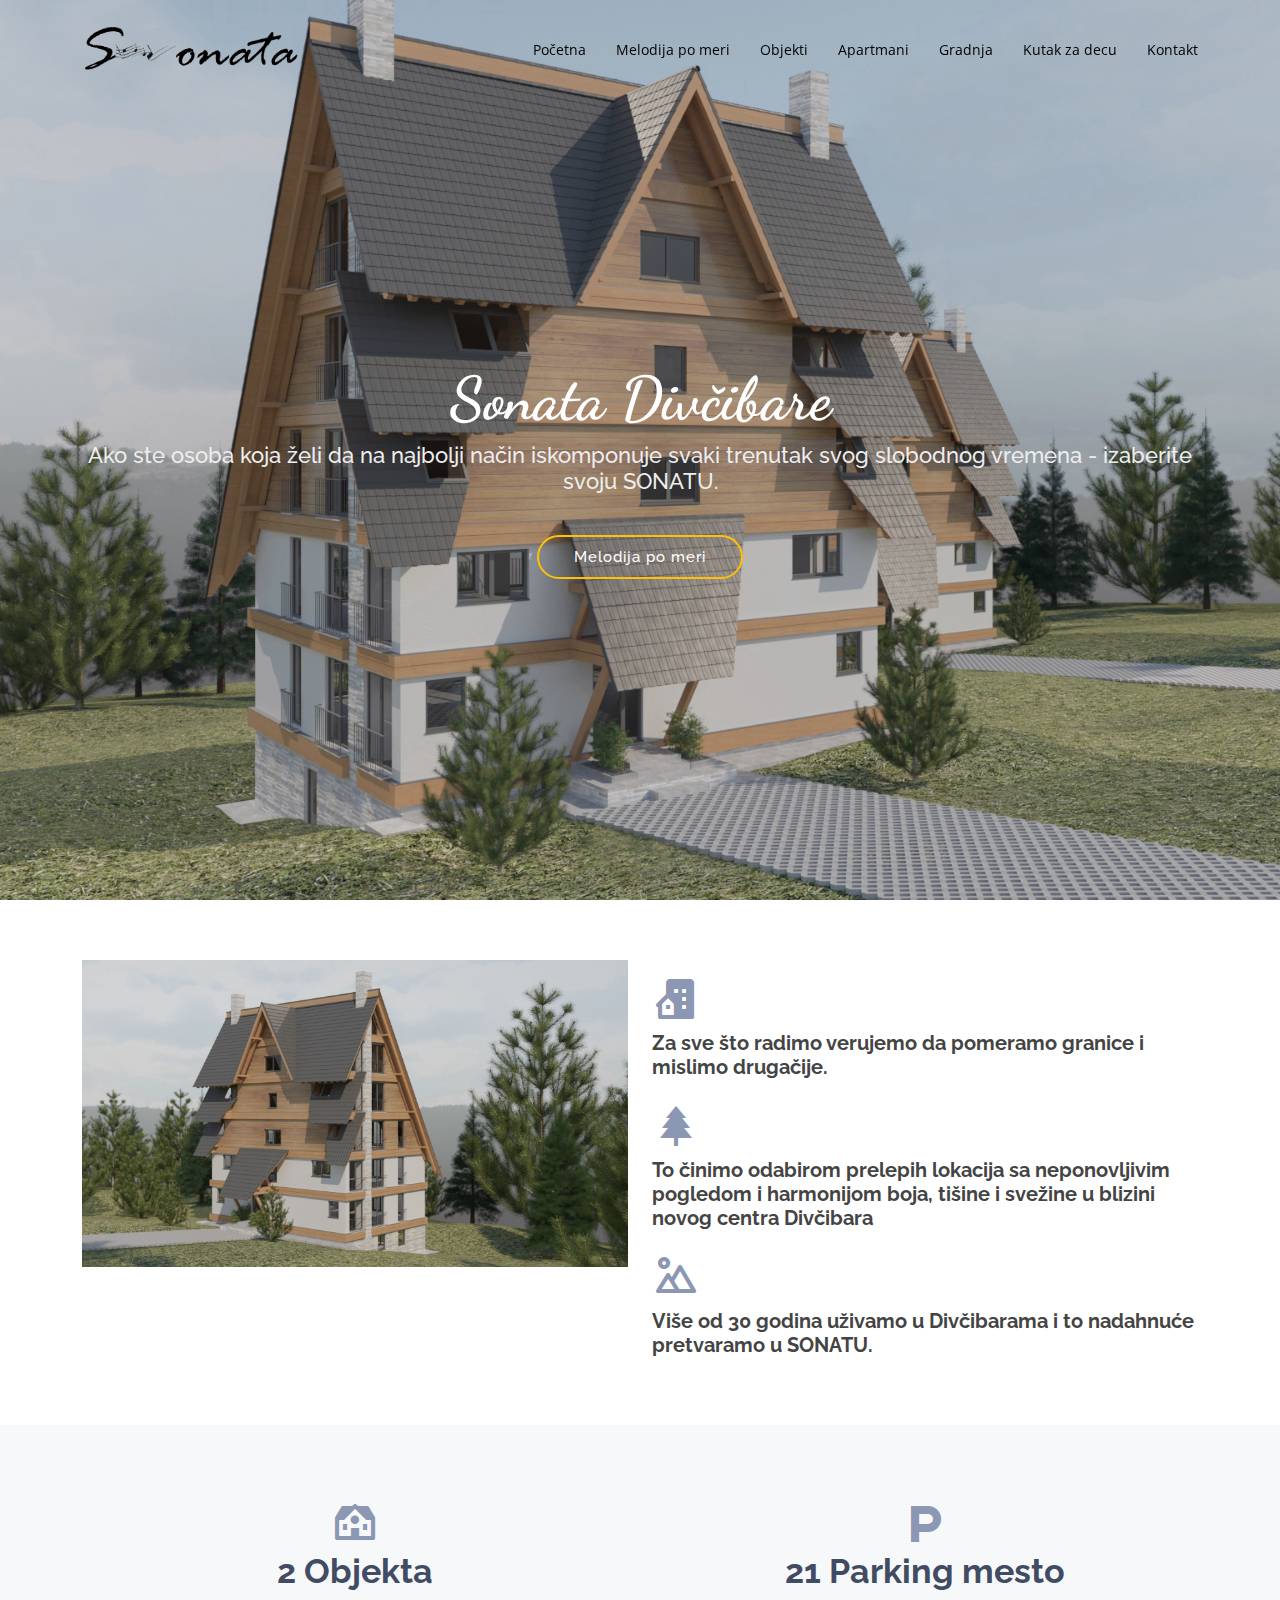
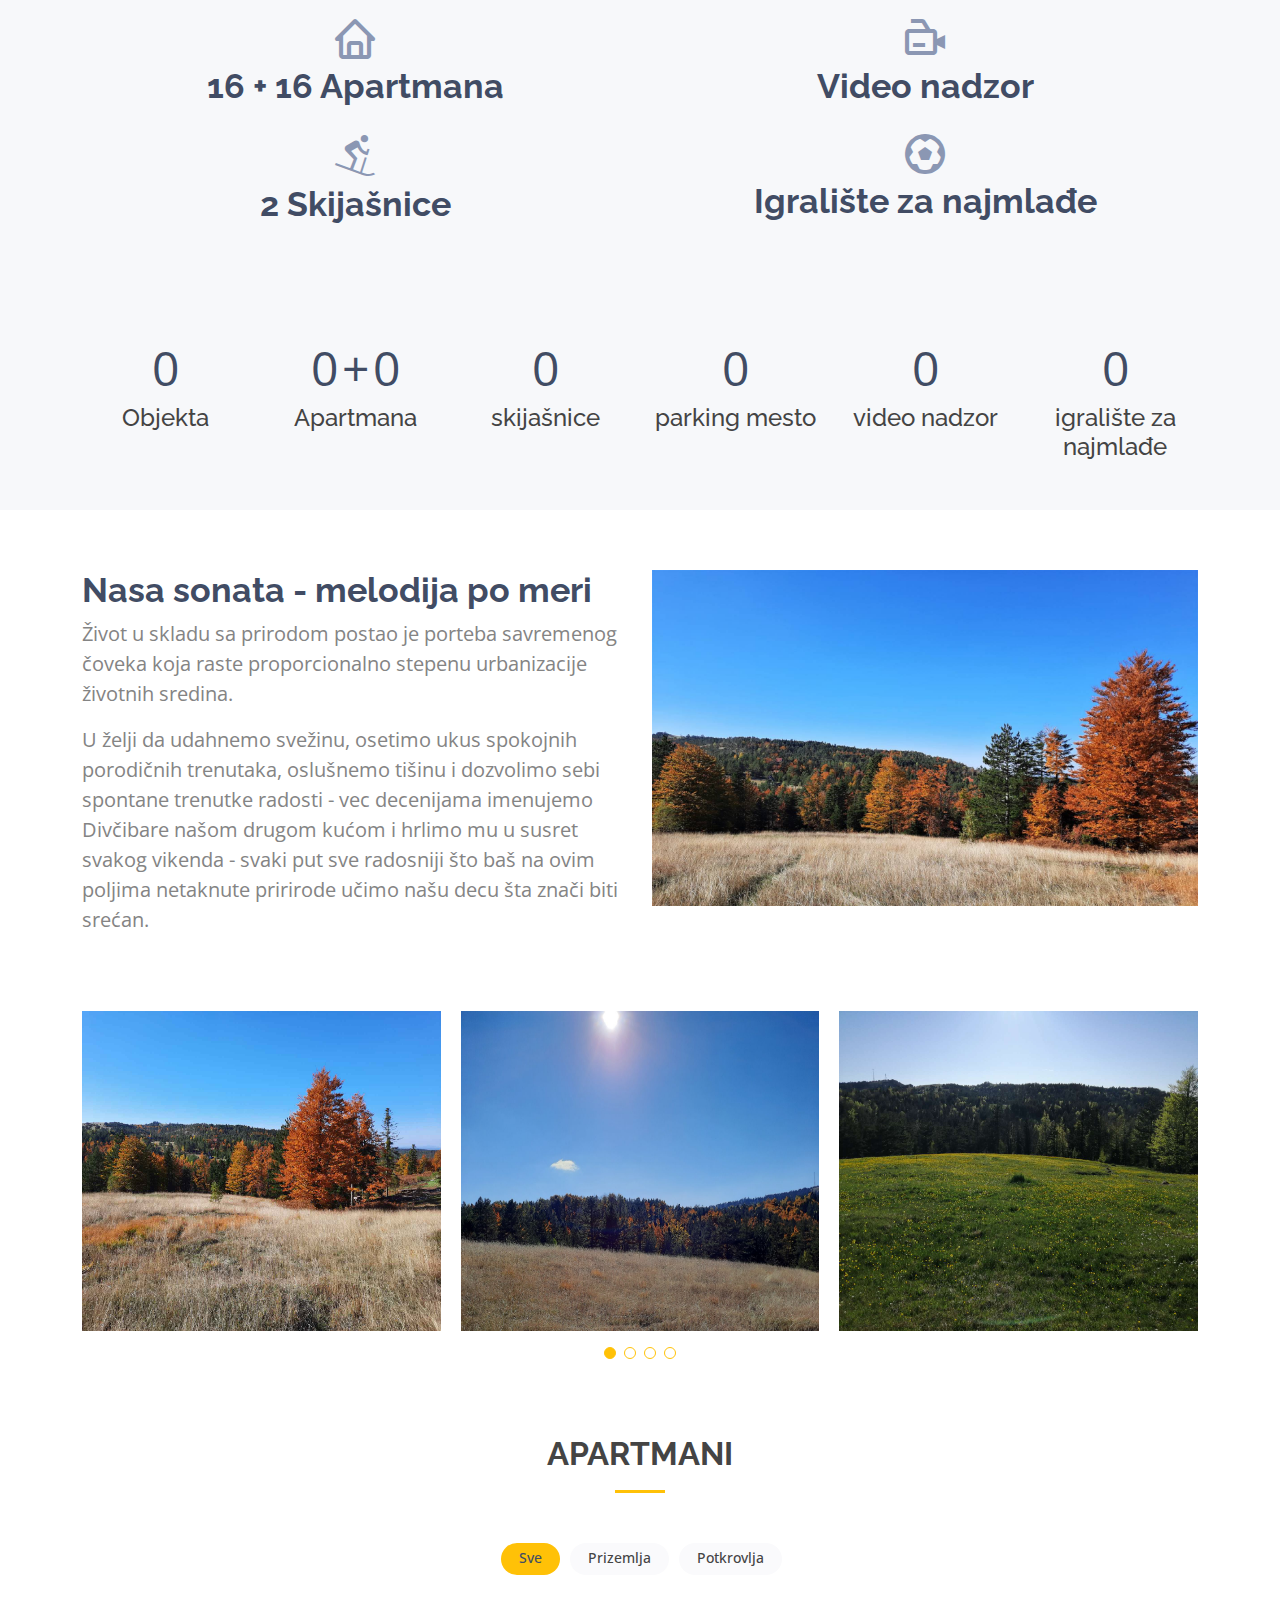
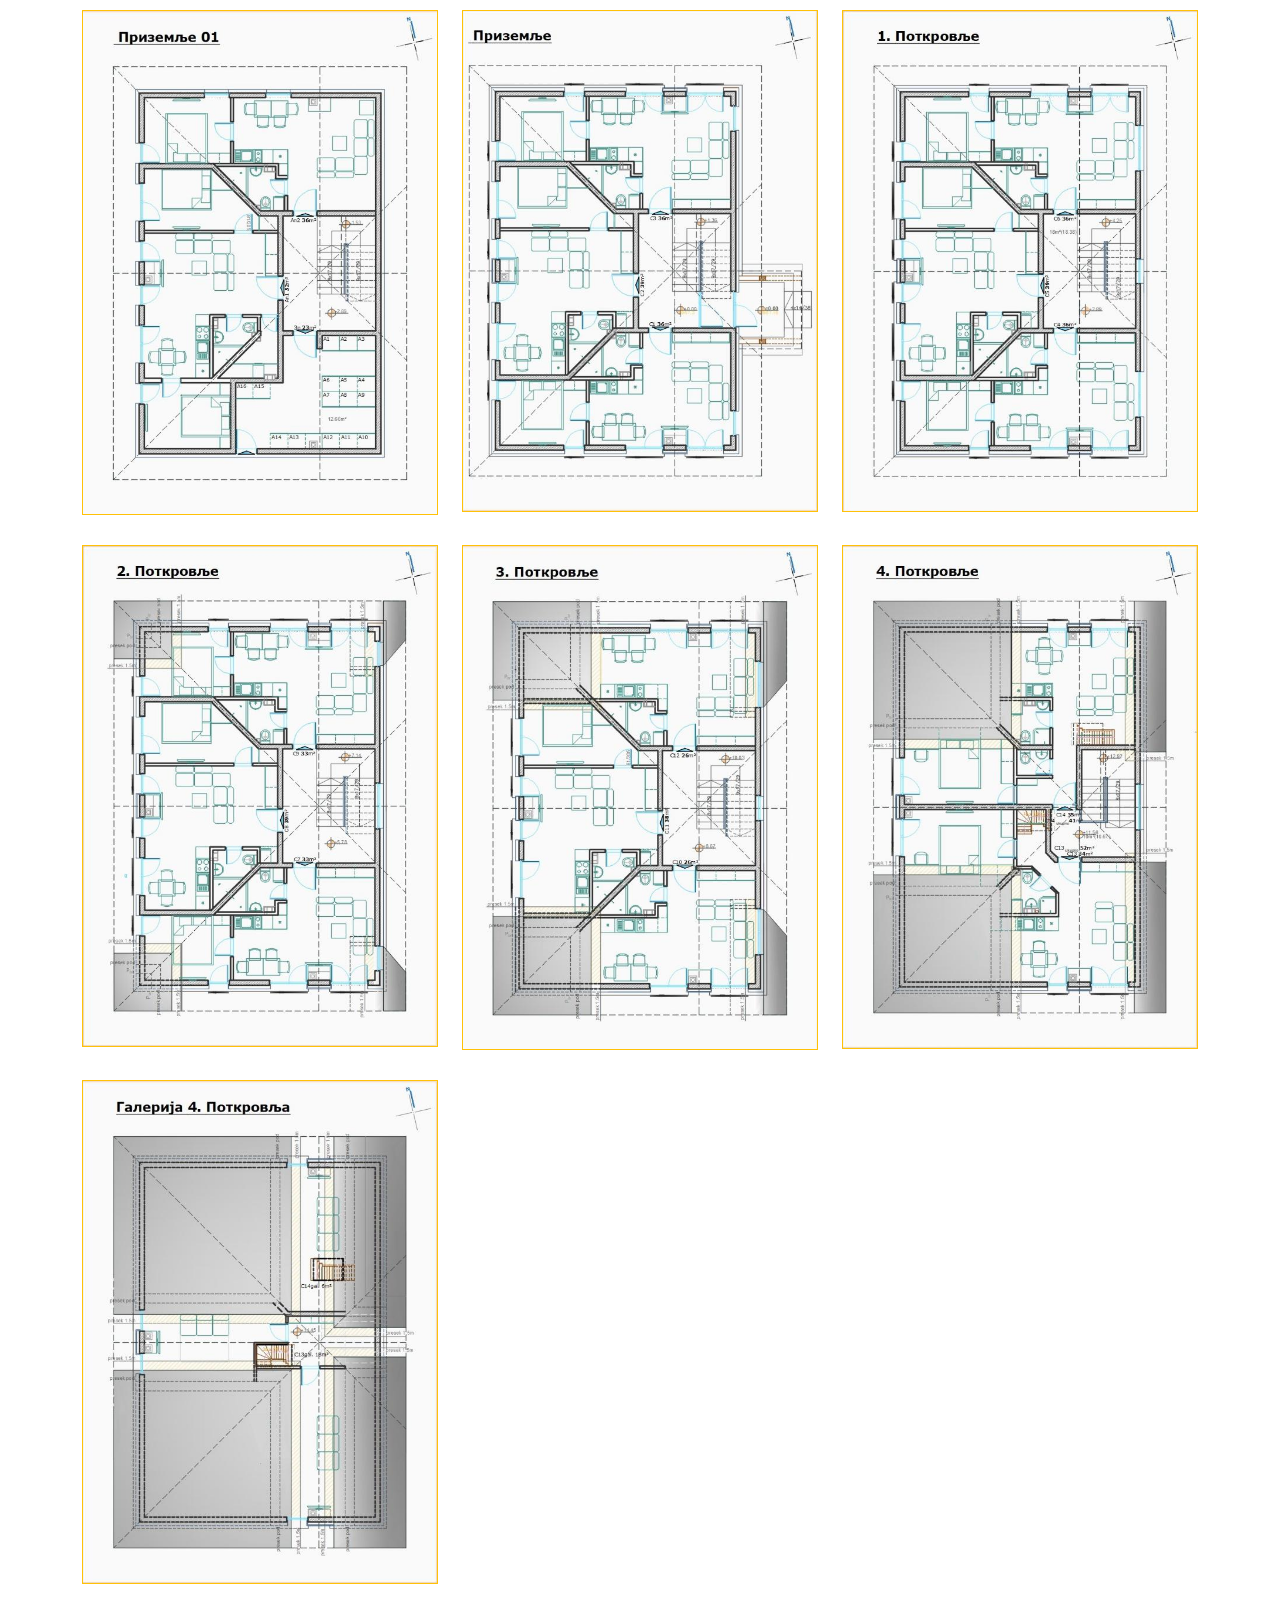
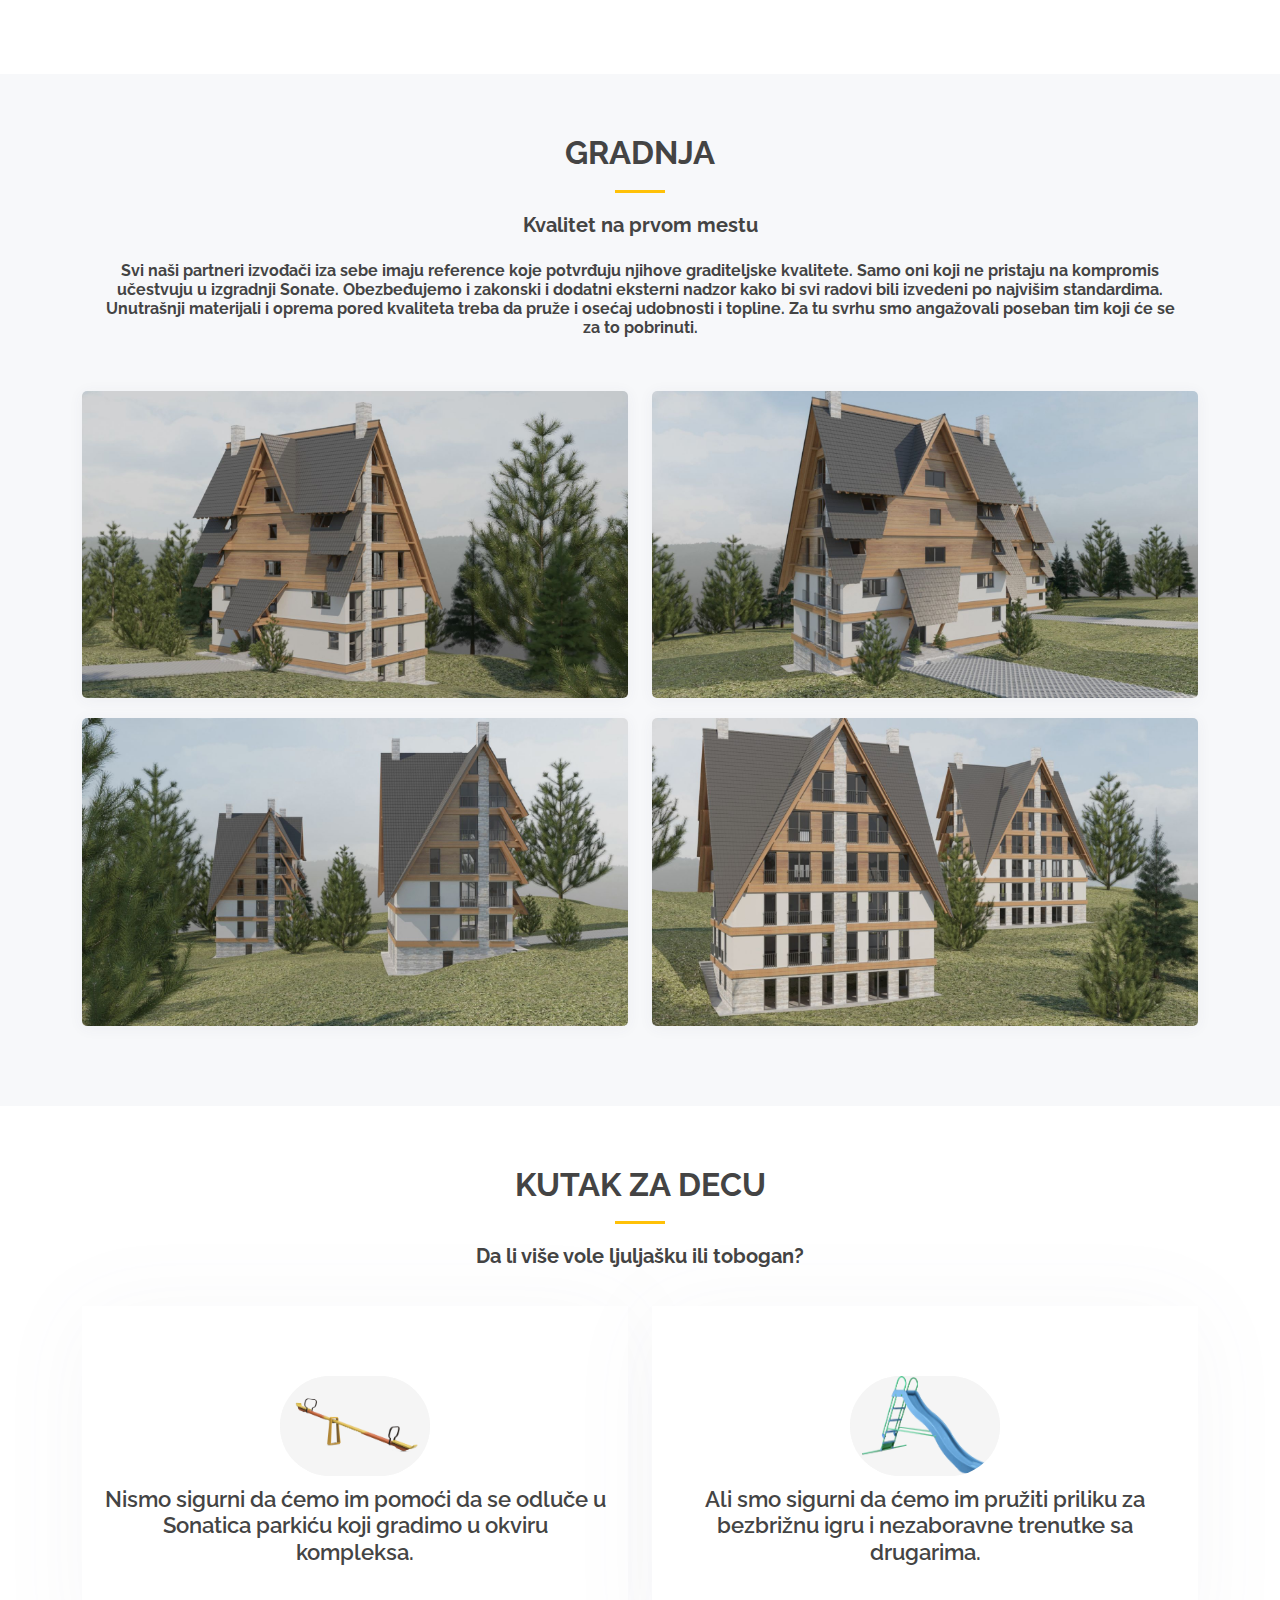
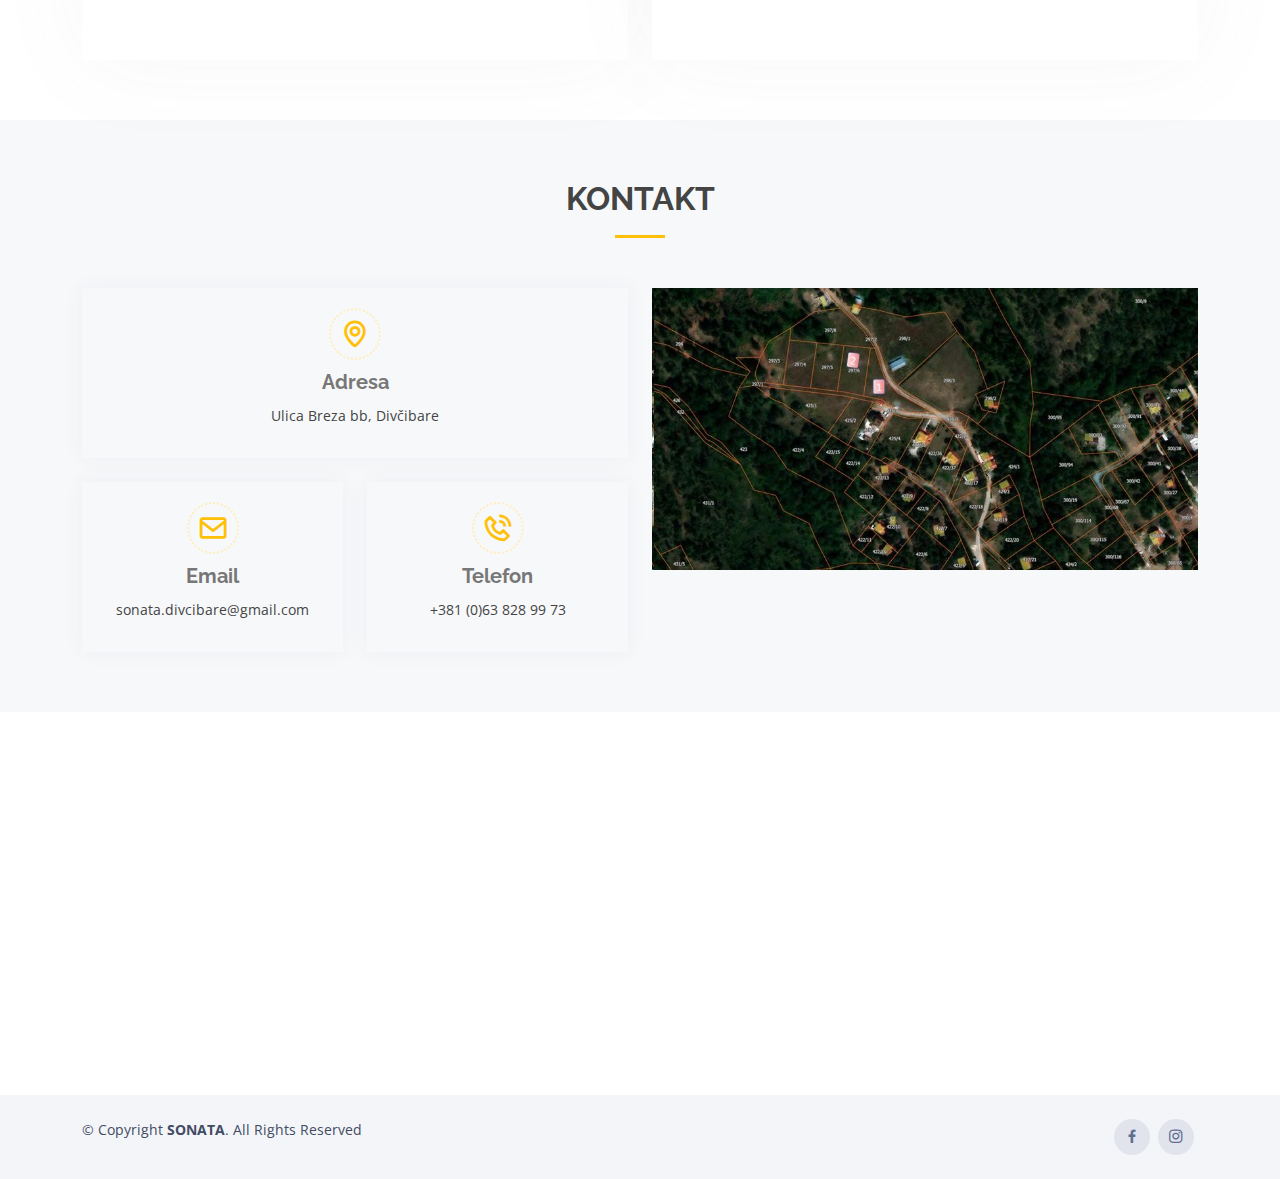
==== index.html @ 0b2317f0 "meta tags" ====
<!DOCTYPE html>
<html lang="en">
  <head>
    <meta charset="utf-8" />
    <meta content="width=device-width, initial-scale=1.0" name="viewport" />

    <title>Sonata Divčibare</title>
    <meta content="Prodaja apartmana na Divčibarama. Ako ste osoba koja želi da na najbolji način iskomponuje svaki trenutak svog slobodnog vremena izaberite svoju SONATU" name="description" />
    <meta content="sonata, divcibare, divčibare, apartmani, izgradnja, vikendica, objekti, nekretnine" name="keywords" />

    <!-- Favicons -->
    <link href="assets/img/favicon.png" rel="icon" />
    <link href="assets/img/apple-touch-icon.png" rel="apple-touch-icon" />

    <!-- Google icon -->
    <link rel="stylesheet" href="https://fonts.googleapis.com/css2?family=Material+Symbols+Outlined:opsz,wght,FILL,GRAD@20..48,100..700,0..1,-50..200" />

    <!-- Google Fonts -->
    <link
      href="https://fonts.googleapis.com/css?family=Open+Sans:300,300i,400,400i,600,600i,700,700i|Raleway:300,300i,400,400i,500,500i,600,600i,700,700i|Poppins:300,300i,400,400i,500,500i,600,600i,700,700i"
      rel="stylesheet"
    />

    <link rel="preconnect" href="https://fonts.googleapis.com">
    <link rel="preconnect" href="https://fonts.gstatic.com" crossorigin>
    <link href="https://fonts.googleapis.com/css2?family=Dancing+Script:wght@400;500;600;700&display=swap" rel="stylesheet">

    <!-- Vendor CSS Files -->
    <link
      href="assets/vendor/bootstrap/css/bootstrap.min.css"
      rel="stylesheet"
    />
    <link
      href="assets/vendor/bootstrap-icons/bootstrap-icons.css"
      rel="stylesheet"
    />
    <link href="assets/vendor/boxicons/css/boxicons.min.css" rel="stylesheet" />
    <link
      href="assets/vendor/glightbox/css/glightbox.min.css"
      rel="stylesheet"
    />
    <link href="assets/vendor/swiper/swiper-bundle.min.css" rel="stylesheet" />

    <!-- Template Main CSS File -->
    <link href="assets/css/style.css" rel="stylesheet" />

    <!-- =======================================================
  * Template Name: Baker - v4.7.0
  * Template URL: https://bootstrapmade.com/baker-free-onepage-bootstrap-theme/
  * Author: BootstrapMade.com
  * License: https://bootstrapmade.com/license/
  ======================================================== -->
  </head>

  <body>
    <!-- ======= Header ======= -->
    <header id="header" class="fixed-top header-transparent">
      <div class="container d-flex align-items-center justify-content-between">
        <!-- <h1 class="logo"><a href="index.html">SONATA</a></h1> -->
        <!-- Uncomment below if you prefer to use an image logo -->
        <a href="index.html" class="logo"><img src="assets/img/logo.png" alt="logo" class="img-fluid"></a>

        <nav id="navbar" class="navbar">
          <ul>
            <li>
              <a class="nav-link scrollto active" href="#about">Početna</a>
            </li>
            <li>
              <a class="nav-link scrollto" href="#melodija">Melodija po meri</a>
            </li>
            <li><a class="nav-link scrollto" href="#objekti">Objekti</a></li>
            <li>
              <a class="nav-link scrollto" href="#portfolio">Apartmani</a>
            </li>
            <li><a class="nav-link scrollto" href="#team">Gradnja</a></li>
            <li>
              <a class="nav-link scrollto" href="#services">Kutak za decu</a>
            </li>
            <!-- <li class="dropdown">
              <a href="#"
                ><span>Drop Down</span> <i class="bi bi-chevron-down"></i
              ></a>
              <ul>
                <li><a href="#">Drop Down 1</a></li>
                <li class="dropdown">
                  <a href="#"
                    ><span>Deep Drop Down</span>
                    <i class="bi bi-chevron-right"></i
                  ></a>
                  <ul>
                    <li><a href="#">Deep Drop Down 1</a></li>
                    <li><a href="#">Deep Drop Down 2</a></li>
                    <li><a href="#">Deep Drop Down 3</a></li>
                    <li><a href="#">Deep Drop Down 4</a></li>
                    <li><a href="#">Deep Drop Down 5</a></li>
                  </ul>
                </li>
                <li><a href="#">Drop Down 2</a></li>
                <li><a href="#">Drop Down 3</a></li>
                <li><a href="#">Drop Down 4</a></li>
              </ul>
            </li> -->
            <li><a class="nav-link scrollto" href="#contact">Kontakt</a></li>
          </ul>
          <i class="bi bi-list mobile-nav-toggle"></i>
        </nav>
        <!-- .navbar -->
      </div>
    </header>
    <!-- End Header -->

    <!-- ======= Hero Section ======= -->
    <section id="hero" class="d-flex align-items-center justify-content-center">
      <div class="container position-relative">
        <p id="sonata">Sonata Divčibare</p>
        <h2>
          Ako ste osoba koja želi da na najbolji način iskomponuje svaki
          trenutak svog slobodnog vremena - izaberite svoju SONATU.
        </h2>
        <a href="#melodija" class="btn-get-started scrollto">Melodija po meri</a>
      </div>
    </section>
    <!-- End Hero -->

    <main id="main">
      <!-- ======= Clients Section ======= -->
      <!-- <section id="clients" class="clients section-bg">
        <div class="container">
          <div class="row">
            <div
              class="col-lg-2 col-md-4 col-6 d-flex align-items-center justify-content-center"
            >
              <img
                src="assets/img/clients/client-1.png"
                class="img-fluid"
                alt=""
              />
            </div>

            <div
              class="col-lg-2 col-md-4 col-6 d-flex align-items-center justify-content-center"
            >
              <img
                src="assets/img/clients/client-2.png"
                class="img-fluid"
                alt=""
              />
            </div>

            <div
              class="col-lg-2 col-md-4 col-6 d-flex align-items-center justify-content-center"
            >
              <img
                src="assets/img/clients/client-3.png"
                class="img-fluid"
                alt=""
              />
            </div>

            <div
              class="col-lg-2 col-md-4 col-6 d-flex align-items-center justify-content-center"
            >
              <img
                src="assets/img/clients/client-4.png"
                class="img-fluid"
                alt=""
              />
            </div>

            <div
              class="col-lg-2 col-md-4 col-6 d-flex align-items-center justify-content-center"
            >
              <img
                src="assets/img/clients/client-5.png"
                class="img-fluid"
                alt=""
              />
            </div>

            <div
              class="col-lg-2 col-md-4 col-6 d-flex align-items-center justify-content-center"
            >
              <img
                src="assets/img/clients/client-6.png"
                class="img-fluid"
                alt=""
              />
            </div>
          </div>
        </div>
      </section> -->
      <!-- End Clients Section -->

      <!-- ======= About Section ======= -->
      <section id="about" class="about">
        <div class="container">
          <div class="row">
            <div class="col-lg-6">
              <img
                src="assets/img/about-divcibare.jpg"
                class="img-fluid"
                alt="O Divcibarama"
              />
            </div>
            <div class="col-lg-6 pt-4 pt-lg-0">
              <i class="bx bxs-building-house"></i>
              <h4>
                Za sve što radimo verujemo da pomeramo granice i mislimo
                drugačije.
              </h4>
              <!-- <p>
                Lorem ipsum dolor sit amet, consectetur adipiscing elit, sed do
                eiusmod tempor incididunt ut labore et dolore magna aliqua. Duis
                aute irure dolor in reprehenderit
              </p> -->
              <div class="row">
                <div class="col-md-12">
                  <i class="bx bxs-tree"></i>
                  <h4>
                    To činimo odabirom prelepih lokacija sa neponovljivim
                    pogledom i harmonijom boja, tišine i svežine u blizini novog
                    centra Divčibara
                  </h4>
                  <!-- <p>
                    Consequuntur sunt aut quasi enim aliquam quae harum pariatur
                    laboris nisi ut aliquip
                  </p> -->
                </div>
                <div class="col-md-12">
                  <i class="bx bx-landscape"></i>
                  <h4>
                    Više od 30 godina uživamo u Divčibarama i to nadahnuće
                    pretvaramo u SONATU.
                  </h4>
                  <!-- <p>
                    Excepteur sint occaecat cupidatat non proident, sunt in
                    culpa qui officia deserunt
                  </p> -->
                </div>
              </div>
            </div>
          </div>
        </div>
      </section>
      <!-- End About Section -->

      <!-- added section copied from about -->
      <section id="objekti" class="about section-bg">
        <div class="container">
          <div class="row text-center">
            <div class="col-lg-6 pt-4 pt-lg-0">
              <i class="bx bxs-institution"></i>
              <h3>2 Objekta</h3>

              <div class="row">
                <div class="col-md-12">
                  <i class="bx bx-home"></i>
                  <h3>16 + 16 Apartmana</h3>
                </div>
                <div class="col-md-12">
                  <!-- <i class="bx bxs-flag-checkered"></i> -->
                  <span class="material-symbols-outlined">
                    downhill_skiing
                    </span>
                  <h3>2 Skijašnice</h3>
                </div>
              </div>
            </div>
            <div class="col-lg-6 pt-4 pt-lg-0">
              <i class="bx bxs-parking"></i>
              <h3>21 Parking mesto</h3>
              <!-- <p>
                Lorem ipsum dolor sit amet, consectetur adipiscing elit, sed do
                eiusmod tempor incididunt ut labore et dolore magna aliqua. Duis
                aute irure dolor in reprehenderit
              </p> -->
              <div class="row">
                <div class="col-md-12">
                  <i class="bx bx-video-recording"></i>
                  <h3>Video nadzor</h3>
                  <!-- <p>
                    Consequuntur sunt aut quasi enim aliquam quae harum pariatur
                    laboris nisi ut aliquip
                  </p> -->
                </div>
                <div class="col-md-12">
                  <i class="bx bx-football"></i>
                  <h3>Igralište za najmlađe</h3>
                  <!-- <p>
                    Excepteur sint occaecat cupidatat non proident, sunt in
                    culpa qui officia deserunt
                  </p> -->
                </div>
              </div>
            </div>
          </div>
        </div>
      </section>

      <!-- ======= Counts Section ======= -->
      <section id="counts" class="counts section-bg">
        <div class="container">
          <div class="row counters">
            <div class="col-lg-2 col-md-6 text-center">
              <span
                data-purecounter-start="0"
                data-purecounter-end="2"
                data-purecounter-duration="1"
                class="purecounter"
              ></span>
              <h4>Objekta</h4>
            </div>

            <div class="col-lg-2 col-md-6 text-center">
              <span
                data-purecounter-start="0"
                data-purecounter-end="16"
                data-purecounter-duration="1"
                class="purecounter col-5 d-inline"
              ></span>
              <span class="col-2 d-inline">+</span>
              <span
                data-purecounter-start="0"
                data-purecounter-end="16"
                data-purecounter-duration="1"
                class="purecounter col-5 d-inline"
              ></span>
              <h4>Apartmana</h4>
            </div>

            <div class="col-lg-2 col-md-6 text-center">
              <span
                data-purecounter-start="0"
                data-purecounter-end="2"
                data-purecounter-duration="1"
                class="purecounter"
              ></span>
              <h4>skijašnice</h4>
            </div>

            <div class="col-lg-2 col-md-6 text-center">
              <span
                data-purecounter-start="0"
                data-purecounter-end="21"
                data-purecounter-duration="1"
                class="purecounter"
              ></span>
              <h4>parking mesto</h4>
            </div>
            <div class="col-lg-2 col-md-6 text-center">
              <span
                data-purecounter-start="0"
                data-purecounter-end="1"
                data-purecounter-duration="1"
                class="purecounter"
              ></span>
              <h4>video nadzor</h4>
            </div>
            <div class="col-lg-2 col-md-6 text-center">
              <span
                data-purecounter-start="0"
                data-purecounter-end="1"
                data-purecounter-duration="1"
                class="purecounter"
              ></span>
              <h4>igralište za najmlađe</h4>
            </div>
          </div>
        </div>
      </section>
      <!-- End Counts Section -->
      <!-- ======= About Section ======= -->
      <section class="about" id="melodija">
        <div class="container">
          <div class="row">
            <div class="col-lg-6 pt-4 pt-lg-0">
              <h3>Nasa sonata - melodija po meri</h3>

              <div class="row">
                <div class="col-md-12">
                  <!-- <h4>Melodija po meri.</h4> -->
                  <!-- <h4>Iskomponuj porodično zadovoljstvo.</h4> -->
                  <!-- <h4>Iskomponuj savrseni balans.</h4> -->
                  <p>
                    Život u skladu sa prirodom postao je porteba savremenog
                    čoveka koja raste proporcionalno stepenu urbanizacije
                    životnih sredina.
                  </p>
                  <p>
                    U želji da udahnemo svežinu, osetimo ukus spokojnih
                    porodičnih trenutaka, oslušnemo tišinu i dozvolimo sebi
                    spontane trenutke radosti - vec decenijama imenujemo
                    Divčibare našom drugom kućom i hrlimo mu u susret svakog
                    vikenda - svaki put sve radosniji što baš na ovim poljima
                    netaknute pririrode učimo našu decu šta znači biti srećan.
                  </p>
                </div>
              </div>
            </div>
            <div class="col-lg-6">
              <img src="assets/img/priroda.jpg" class="img-fluid" alt="Priroda na Divcibarama" />
            </div>
          </div>
        </div>
      </section>
      <!-- End About Section -->

      <!-- test slider section from testemonials -->

      <section" class="testimonials">
        <div class="container">
          <div
            class="testimonials-slider swiper"
            data-aos="fade-up"
            data-aos-delay="100"
          >
            <div class="swiper-wrapper">
              <div class="swiper-slide">
                <div class="testimonial-item d-flex">
                  <img src="assets/img/slika1.jpg" class="img-fluid align-items-center " alt="Livada na Divcibarama" />
                </div>
              </div>
              <!-- End testimonial item -->

              <div class="swiper-slide">
                <div class="testimonial-item d-flex">
                  <img src="assets/img/slika2.jpg" class="img-fluid" alt="Suma sa livadom" />
                  
                </div>
              </div>
              <!-- End testimonial item -->

              <div class="swiper-slide">
                <div class="testimonial-item d-flex">
                 
                  <img src="assets/img/slika3.jpg" class="img-fluid" alt="Suma u Jesen" />
                  
                </div>
              </div>
              <!-- End testimonial item -->

              <div class="swiper-slide">
                <div class="testimonial-item d-flex">
                  <img src="assets/img/slika4.jpg" class="img-fluid" alt="Prelep dan u prirodi" />
                  
                </div>
              </div>
              <!-- End testimonial item -->

              
              <!-- End testimonial item -->
            </div>
            <div class="swiper-pagination"></div>
          </div>
        </div>
      </section>

      

      <!-- ======= Cta Section ======= -->
      <!-- <section id="cta" class="cta">
        <div class="container">
          <div class="text-center">
            <h3>Call To Action</h3>
            <p>
              Duis aute irure dolor in reprehenderit in voluptate velit esse
              cillum dolore eu fugiat nulla pariatur. Excepteur sint occaecat
              cupidatat non proident, sunt in culpa qui officia deserunt mollit
              anim id est laborum.
            </p>
            <a class="cta-btn" href="#">Call To Action</a>
          </div>
        </div>
      </section> -->
      <!-- End Cta Section -->

      <!-- ======= Testimonials Section ======= -->
      <!-- <section id="testimonials" class="testimonials">
        <div class="container">
          <div class="section-title">
            <h2>Testimonials</h2>
            <p>
              Magnam dolores commodi suscipit. Necessitatibus eius consequatur
              ex aliquid fuga eum quidem. Sit sint consectetur velit. Quisquam
              quos quisquam cupiditate. Et nemo qui impedit suscipit alias ea.
              Quia fugiat sit in iste officiis commodi quidem hic quas.
            </p>
          </div>

          <div
            class="testimonials-slider swiper"
            data-aos="fade-up"
            data-aos-delay="100"
          >
            <div class="swiper-wrapper">
              <div class="swiper-slide">
                <div class="testimonial-item">
                  <p>
                    <i class="bx bxs-quote-alt-left quote-icon-left"></i>
                    Proin iaculis purus consequat sem cure digni ssim donec
                    porttitora entum suscipit rhoncus. Accusantium quam,
                    ultricies eget id, aliquam eget nibh et. Maecen aliquam,
                    risus at semper.
                    <i class="bx bxs-quote-alt-right quote-icon-right"></i>
                  </p>
                  <img
                    src="assets/img/testimonials/testimonials-1.jpg"
                    class="testimonial-img"
                    alt=""
                  />
                  <h3>Saul Goodman</h3>
                  <h4>Ceo &amp; Founder</h4>
                </div>
              </div>
             

              <div class="swiper-slide">
                <div class="testimonial-item">
                  <p>
                    <i class="bx bxs-quote-alt-left quote-icon-left"></i>
                    Export tempor illum tamen malis malis eram quae irure esse
                    labore quem cillum quid cillum eram malis quorum velit fore
                    eram velit sunt aliqua noster fugiat irure amet legam anim
                    culpa.
                    <i class="bx bxs-quote-alt-right quote-icon-right"></i>
                  </p>
                  <img
                    src="assets/img/testimonials/testimonials-2.jpg"
                    class="testimonial-img"
                    alt=""
                  />
                  <h3>Sara Wilsson</h3>
                  <h4>Designer</h4>
                </div>
              </div>
              

              <div class="swiper-slide">
                <div class="testimonial-item">
                  <p>
                    <i class="bx bxs-quote-alt-left quote-icon-left"></i>
                    Enim nisi quem export duis labore cillum quae magna enim
                    sint quorum nulla quem veniam duis minim tempor labore quem
                    eram duis noster aute amet eram fore quis sint minim.
                    <i class="bx bxs-quote-alt-right quote-icon-right"></i>
                  </p>
                  <img
                    src="assets/img/testimonials/testimonials-3.jpg"
                    class="testimonial-img"
                    alt=""
                  />
                  <h3>Jena Karlis</h3>
                  <h4>Store Owner</h4>
                </div>
              </div>
              

              <div class="swiper-slide">
                <div class="testimonial-item">
                  <p>
                    <i class="bx bxs-quote-alt-left quote-icon-left"></i>
                    Fugiat enim eram quae cillum dolore dolor amet nulla culpa
                    multos export minim fugiat minim velit minim dolor enim duis
                    veniam ipsum anim magna sunt elit fore quem dolore labore
                    illum veniam.
                    <i class="bx bxs-quote-alt-right quote-icon-right"></i>
                  </p>
                  <img
                    src="assets/img/testimonials/testimonials-4.jpg"
                    class="testimonial-img"
                    alt=""
                  />
                  <h3>Matt Brandon</h3>
                  <h4>Freelancer</h4>
                </div>
              </div>
            

              <div class="swiper-slide">
                <div class="testimonial-item">
                  <p>
                    <i class="bx bxs-quote-alt-left quote-icon-left"></i>
                    Quis quorum aliqua sint quem legam fore sunt eram irure
                    aliqua veniam tempor noster veniam enim culpa labore duis
                    sunt culpa nulla illum cillum fugiat legam esse veniam culpa
                    fore nisi cillum quid.
                    <i class="bx bxs-quote-alt-right quote-icon-right"></i>
                  </p>
                  <img
                    src="assets/img/testimonials/testimonials-5.jpg"
                    class="testimonial-img"
                    alt=""
                  />
                  <h3>John Larson</h3>
                  <h4>Entrepreneur</h4>
                </div>
              </div>
              
            </div>
            <div class="swiper-pagination"></div>
          </div>
        </div>
      </section> -->
      <!-- End Testimonials Section -->

      <!-- ======= Portfolio Section ======= -->
      <section id="portfolio" class="portfolio">
        <div class="container">
          <div class="section-title">
            <h2>APARTMANI</h2>
            <!-- <p>
              Magnam dolores commodi suscipit. Necessitatibus eius consequatur
              ex aliquid fuga eum quidem. Sit sint consectetur velit. Quisquam
              quos quisquam cupiditate. Et nemo qui impedit suscipit alias ea.
              Quia fugiat sit in iste officiis commodi quidem hic quas.
            </p> -->
          </div>

          <div class="row">
            <div class="col-lg-12 d-flex justify-content-center">
              <ul id="portfolio-flters">
                <li data-filter="*" class="filter-active">Sve</li>
                <li data-filter=".filter-app">Prizemlja</li>
                <li data-filter=".filter-card">Potkrovlja</li>
                <!-- <li data-filter=".filter-web">Galerija</li> -->
              </ul>
            </div>
          </div>

          <div class="row portfolio-container">
            <!-- Prizemlje 01 -->
            <div class="col-lg-4 col-md-6 portfolio-item filter-app">
              <a href="prizemlje-01-details.html" data-gallery="portfolioGallery" class="portfolio-details-lightbox details-link">
                <img
                src="assets/img/portfolio/prizemlje01.jpg"
                class="img-fluid"
                alt="Prizemlje 01"
              />

              </a>
             
              <div class="portfolio-info">
                <h4>Prizemlje 01</h4>
                <!-- <p>App</p> -->
                <a
                  href="assets/img/portfolio/prizemlje01.jpg"
                  data-gallery="portfolioGallery"
                  class="portfolio-lightbox preview-link px-2"
                  title="Prizemlje 01"
                  ><i class="bi bi-zoom-in"></i
                ></a>
                <a
                  href="prizemlje-01-details.html"
                  data-gallery="portfolioDetailsGallery"
                  data-glightbox="type: external"
                  class="portfolio-details-lightbox details-link"
                  title="Pogledaj apartmane u Prizemlje 01"
                  ><i class="bi bi-box-arrow-up-right"></i
                ></a>
              </div>
            </div>
            <!-- Prizemlje -->
            <div class="col-lg-4 col-md-6 portfolio-item filter-app">
              <a href="prizemlje-details.html" data-gallery="portfolioGallery" class="portfolio-details-lightbox details-link">
                <img
                src="assets/img/portfolio/prizemlje.jpg"
                class="img-fluid"
                alt="Prizemlje"
              />
              </a>        
              <div class="portfolio-info">
                <h4>Prizemlje</h4>
                <!-- <p>Web</p> -->
                <a
                  href="assets/img/portfolio/prizemlje.jpg"
                  data-gallery="portfolioGallery"
                  class="portfolio-lightbox preview-link px-2"
                  title="Prizemlje"
                  ><i class="bi bi-zoom-in"></i
                ></a>
                <a
                  href="prizemlje-details.html"
                  data-gallery="portfolioDetailsGallery"
                  data-glightbox="type: external"
                  class="portfolio-details-lightbox details-link"
                  title="Pogledaj apartmane u Prizemlju"
                  ><i class="bi bi-box-arrow-up-right"></i
                ></a>
              </div>
            </div>
            <!-- 1. Potkrovlje -->
            <div class="col-lg-4 col-md-6 portfolio-item filter-card">
              <a href="1-potkrovlje-details.html" data-gallery="portfolioGallery" class="portfolio-details-lightbox details-link">
                <img
                src="assets/img/portfolio/1-potkrovlje.jpg"
                class="img-fluid"
                alt="1. Potkrovlje"
              />
              </a>
              
              <div class="portfolio-info">
                <h4>1. Potkrovlje</h4>
                <!-- <p>App</p> -->
                <a
                  href="assets/img/portfolio/1-potkrovlje.jpg"
                  data-gallery="portfolioGallery"
                  class="portfolio-lightbox preview-link px-2"
                  title="1. Potkrovlje"
                  ><i class="bi bi-zoom-in"></i
                ></a>
                <a
                  href="1-potkrovlje-details.html"
                  data-gallery="portfolioDetailsGallery"
                  data-glightbox="type: external"
                  class="portfolio-details-lightbox details-link"
                  title="Pogledaj apartmane u 1. Potkrovlju"
                  ><i class="bi bi-box-arrow-up-right"></i
                ></a>
              </div>
            </div>
            <!-- 2. Potkrovlje -->
            <div class="col-lg-4 col-md-6 portfolio-item filter-card">
              <a href="2-potkrovlje-details.html" data-gallery="portfolioGallery" class="portfolio-details-lightbox details-link">
                <img
                src="assets/img/portfolio/2-potkrovlje.jpg"
                class="img-fluid"
                alt="2. Potkrovlje"
              />
              </a>
              
              <div class="portfolio-info">
                <h4>2. Potkrovlje</h4>
                <!-- <p>Card</p> -->
                <a
                  href="assets/img/portfolio/2-potkrovlje.jpg"
                  data-gallery="portfolioGallery"
                  class="portfolio-lightbox preview-link px-2"
                  title="2. Potkrovlje"
                  ><i class="bi bi-zoom-in"></i
                ></a>
                <a
                  href="2-potkrovlje-details.html"
                  data-gallery="portfolioDetailsGallery"
                  data-glightbox="type: external"
                  class="portfolio-details-lightbox details-link"
                  title="Pogledaj apartmane u 2. Potkrovlju"
                  ><i class="bi bi-box-arrow-up-right"></i
                ></a>
              </div>
            </div>
            <!-- 3. Potkrovlje -->
            <div class="col-lg-4 col-md-6 portfolio-item filter-card">
              <a href="3-potkrovlje-details.html" data-gallery="portfolioGallery" class="portfolio-details-lightbox details-link">
                <img
                src="assets/img/portfolio/3-potkrovlje.jpg"
                class="img-fluid"
                alt="3. Potkrovlje"
              />
              </a>
              
              <div class="portfolio-info">
                <h4>3. Potkrovlje</h4>
                <!-- <p>Web</p> -->
                <a
                  href="assets/img/portfolio/3-potkrovlje.jpg"
                  data-gallery="portfolioGallery"
                  class="portfolio-lightbox preview-link px-2"
                  title="3. Potkrovlje"
                  ><i class="bi bi-zoom-in"></i
                ></a>
                <a
                  href="3-potkrovlje-details.html"
                  data-gallery="portfolioDetailsGallery"
                  data-glightbox="type: external"
                  class="portfolio-details-lightbox details-link"
                  title="Pogledaj apartmane u 3. Potkrovlju"
                  ><i class="bi bi-box-arrow-up-right"></i
                ></a>
              </div>
            </div>
            <!-- 4. Potkrovlje -->
            <div class="col-lg-4 col-md-6 portfolio-item filter-card">
              <a href="4-potkrovlje-details.html" data-gallery="portfolioGallery" class="portfolio-details-lightbox details-link">
                <img
                src="assets/img/portfolio/4-potkrovlje.jpg"
                class="img-fluid"
                alt="4. Potkrovlje"
              />
              </a>
              
              <div class="portfolio-info">
                <h4>4. Potkrovlje</h4>
                <!-- <p>App</p> -->
                <a
                  href="assets/img/portfolio/4-potkrovlje.jpg"
                  data-gallery="portfolioGallery"
                  class="portfolio-lightbox preview-link px-2"
                  title="4. Potkrovlje"
                  ><i class="bi bi-zoom-in"></i
                ></a>
                <a
                  href="4-potkrovlje-details.html"
                  data-gallery="portfolioDetailsGallery"
                  data-glightbox="type: external"
                  class="portfolio-details-lightbox details-link"
                  title="Pogledaj apartmane u 4. Potkrovlju"
                  ><i class="bi bi-box-arrow-up-right"></i
                ></a>
              </div>
            </div>
            <!-- Galerija 4. Potkrovlja -->
            <div class="col-lg-4 col-md-6 portfolio-item filter-card">
              <img
                src="assets/img/portfolio/galerija-4-potkrovlja.jpg"
                class="img-fluid"
                alt="Galerija 4. Potkrovlja"
              />
              <div class="portfolio-info">
                <h4>Galerija 4. Potkrovlja</h4>
                <!-- <p>Card</p> -->
                <a
                  href="assets/img/portfolio/galerija-4-potkrovlja.jpg"
                  data-gallery="portfolioGallery"
                  class="portfolio-lightbox preview-link px-2"
                  title="Galerija 4. Potkrovlja"
                  ><i class="bi bi-zoom-in"></i
                ></a>
                <!-- <a
                  href="portfolio-details.html"
                  data-gallery="portfolioDetailsGallery"
                  data-glightbox="type: external"
                  class="portfolio-details-lightbox details-link"
                  title="Portfolio Details"
                  ><i class="bx bx-link"></i
                ></a> -->
              </div>
            </div>

            <!-- <div class="col-lg-4 col-md-6 portfolio-item filter-card">
              <img
                src="assets/img/portfolio/portfolio-8.jpg"
                class="img-fluid"
                alt=""
              />
              <div class="portfolio-info">
                <h4>Card 3</h4>
                <p>Card</p>
                <a
                  href="assets/img/portfolio/portfolio-8.jpg"
                  data-gallery="portfolioGallery"
                  class="portfolio-lightbox preview-link"
                  title="Card 3"
                  ><i class="bx bx-plus"></i
                ></a>
                <a
                  href="portfolio-details.html"
                  data-gallery="portfolioDetailsGallery"
                  data-glightbox="type: external"
                  class="portfolio-details-lightbox details-link"
                  title="Portfolio Details"
                  ><i class="bx bx-link"></i
                ></a>
              </div>
            </div> -->

            <!-- <div class="col-lg-4 col-md-6 portfolio-item filter-web">
              <img
                src="assets/img/portfolio/portfolio-9.jpg"
                class="img-fluid"
                alt=""
              />
              <div class="portfolio-info">
                <h4>Web 3</h4>
                <p>Web</p>
                <a
                  href="assets/img/portfolio/portfolio-9.jpg"
                  data-gallery="portfolioGallery"
                  class="portfolio-lightbox preview-link"
                  title="Web 3"
                  ><i class="bx bx-plus"></i
                ></a>
                <a
                  href="portfolio-details.html"
                  data-gallery="portfolioDetailsGallery"
                  data-glightbox="type: external"
                  class="portfolio-details-lightbox details-link"
                  title="Portfolio Details"
                  ><i class="bx bx-link"></i
                ></a>
              </div>
            </div> -->
          </div>
        </div>
      </section>
      <!-- End Portfolio Section -->

      <!-- ======= Team Section ======= -->
      <section id="team" class="team section-bg about">
        <div class="container">
          <div class="section-title">
            <h2>Gradnja</h2>
            <!-- <p>
              Magnam dolores commodi suscipit. Necessitatibus eius consequatur
              ex aliquid fuga eum quidem. Sit sint consectetur velit. Quisquam
              quos quisquam cupiditate. Et nemo qui impedit suscipit alias ea.
              Quia fugiat sit in iste officiis commodi quidem hic quas.
            </p> -->
            <h4 class="">Kvalitet na prvom mestu</h4>
            <h6 class="p-3 ">Svi naši partneri izvođači iza sebe imaju reference koje potvrđuju njihove graditeljske kvalitete. 
              Samo oni koji ne pristaju na kompromis učestvuju u izgradnji Sonate. 
              Obezbeđujemo i zakonski i dodatni eksterni nadzor kako bi svi radovi bili izvedeni po najvišim standardima.
              Unutrašnji materijali i oprema pored kvaliteta treba da pruže i osećaj udobnosti i topline. 
              Za tu svrhu smo angažovali poseban tim koji će se za to pobrinuti.</h6>
          </div>

          <div class="row">
            <div class="col-lg-6 col-md-6 d-flex align-items-stretch">
              <div class="member">
                <div class="member-img">
                  <img
                    src="assets/img/team/objekat-1"
                    class="img-fluid"
                    alt="Prikaz Objekta iz prvog ugla"
                  />
                  <div class="social">
                    <!-- <a href=""><i class="bi bi-twitter"></i></a> -->
                    <a href=""><i class="bi bi-facebook"></i></a>
                    <a href=""><i class="bi bi-instagram"></i></a>
                    <!-- <a href=""><i class="bi bi-linkedin"></i></a> -->
                  </div>
                </div>
                <!-- <div class="member-info">
                  <h4>Walter White</h4>
                  <span>Chief Executive Officer</span>
                </div> -->
              </div>
            </div>

            <div class="col-lg-6 col-md-6 d-flex align-items-stretch">
              <div class="member">
                <div class="member-img">
                  <img
                    src="assets/img/team/objekat-2"
                    class="img-fluid"
                    alt="Prikaz Objekta iz drugog ugla"
                  />
                  <div class="social">
                    <!-- <a href=""><i class="bi bi-twitter"></i></a> -->
                    <a href=""><i class="bi bi-facebook"></i></a>
                    <a href=""><i class="bi bi-instagram"></i></a>
                    <!-- <a href=""><i class="bi bi-linkedin"></i></a> -->
                  </div>
                </div>
                <!-- <div class="member-info">
                  <h4>Sarah Jhonson</h4>
                  <span>Product Manager</span>
                </div> -->
              </div>
            </div>

            <div class="col-lg-6 col-md-6 d-flex align-items-stretch">
              <div class="member">
                <div class="member-img">
                  <img
                    src="assets/img/team/objekat-3"
                    class="img-fluid"
                    alt="Prikaz Objekta iz treceg ugla"
                  />
                  <div class="social">
                    <!-- <a href=""><i class="bi bi-twitter"></i></a> -->
                    <a href=""><i class="bi bi-facebook"></i></a>
                    <a href=""><i class="bi bi-instagram"></i></a>
                    <!-- <a href=""><i class="bi bi-linkedin"></i></a> -->
                  </div>
                </div>
                <!-- <div class="member-info">
                  <h4>William Anderson</h4>
                  <span>CTO</span>
                </div> -->
              </div>
            </div>

            <div class="col-lg-6 col-md-6 d-flex align-items-stretch">
              <div class="member">
                <div class="member-img">
                  <img
                    src="assets/img/team/objekat-4"
                    class="img-fluid"
                    alt="Prikaz Objekta iz cetvrtog ugla"
                  />
                  <div class="social">
                    <!-- <a href=""><i class="bi bi-twitter"></i></a> -->
                    <a href=""><i class="bi bi-facebook"></i></a>
                    <a href=""><i class="bi bi-instagram"></i></a>
                    <!-- <a href=""><i class="bi bi-linkedin"></i></a> -->
                  </div>
                </div>
                <!-- <div class="member-info">
                  <h4>Amanda Jepson</h4>
                  <span>Accountant</span>
                </div> -->
              </div>
            </div>
          </div>
        </div>
      </section>
      <!-- End Team Section -->

      <!-- <section id="children" class="about">
        <div class="container">
          <div class="section-title">
            <h2>Kutak za decu</h2>
            <h4>Da li više vole ljuljašku ili tobogan?</h4>
            <h6>Nismo sigurni da ćemo im pomoći da se odluče u Sonatica parkiću koji gradimo u okviru kompleksa, ali smo sigurni da ćemo im pružiti priliku za bezbrižnu igru i nezaboravne trenutke sa drugarima.</h6>
          </div>
        </div>

      </section> -->
      <!-- ======= Services Section ======= -->
      <section id="services" class="services about">
        <div class="container">
          <div class="section-title">
            <h2>Kutak za decu</h2>
            <h4>Da li više vole ljuljašku ili tobogan?</h4>
            <!-- <p>
              Magnam dolores commodi suscipit. Necessitatibus eius consequatur
              ex aliquid fuga eum quidem. Sit sint consectetur velit. Quisquam
              quos quisquam cupiditate. Et nemo qui impedit suscipit alias ea.
              Quia fugiat sit in iste officiis commodi quidem hic quas.
            </p> -->
          </div>

          <div class="row">
            <div
              class="col-lg-6 col-md-6 d-flex align-items-stretch"
              data-aos="zoom-in"
              data-aos-delay="100"
            >
              <div class="icon-box iconbox-blue">
                <div class="icon">
                  <!-- <i class="bx bxl-dribbble"></i> -->
                  <img class="icon" src="assets/img/team/seesaw.png" alt="ljuljaska za decu">
                </div>
                <h4>Nismo sigurni da ćemo im pomoći da se odluče u Sonatica parkiću koji gradimo u okviru kompleksa.</h4>
                <!-- <p>
                  Voluptatum deleniti atque corrupti quos dolores et quas
                  molestias excepturi
                </p> -->
              </div>
            </div>

            <div
              class="col-lg-6 col-md-6 d-flex align-items-stretch mt-4 mt-md-0"
              data-aos="zoom-in"
              data-aos-delay="200"
            >
              <div class="icon-box iconbox-orange">
                <div class="icon">
                  <!-- <i class="bx bx-file"></i> -->
                  <img class="icon" src="assets/img/team/slide.png" alt="tobogan za decu">
                </div>
                <h4> Ali smo sigurni da ćemo im pružiti priliku za bezbrižnu igru i nezaboravne trenutke sa drugarima.</h4>
                <!-- <p>
                  Duis aute irure dolor in reprehenderit in voluptate velit esse
                  cillum dolore
                </p> -->
              </div>
            </div>

            <!-- <div
              class="col-lg-4 col-md-6 d-flex align-items-stretch mt-4 mt-lg-0"
              data-aos="zoom-in"
              data-aos-delay="300"
            >
              <div class="icon-box iconbox-pink">
                <div class="icon">
                  <i class="bx bx-tachometer"></i>
                </div>
                <h4><a href="">Magni Dolores</a></h4>
                <p>
                  Excepteur sint occaecat cupidatat non proident, sunt in culpa
                  qui officia
                </p>
              </div>
            </div> -->

            <!-- <div
              class="col-lg-4 col-md-6 d-flex align-items-stretch mt-4"
              data-aos="zoom-in"
              data-aos-delay="100"
            >
              <div class="icon-box iconbox-yellow">
                <div class="icon">
                  <i class="bx bx-layer"></i>
                </div>
                <h4><a href="">Nemo Enim</a></h4>
                <p>
                  At vero eos et accusamus et iusto odio dignissimos ducimus qui
                  blanditiis
                </p>
              </div>
            </div> -->

            <!-- <div
              class="col-lg-4 col-md-6 d-flex align-items-stretch mt-4"
              data-aos="zoom-in"
              data-aos-delay="200"
            >
              <div class="icon-box iconbox-red">
                <div class="icon">
                  <i class="bx bx-slideshow"></i>
                </div>
                <h4><a href="">Dele Cardo</a></h4>
                <p>
                  Quis consequatur saepe eligendi voluptatem consequatur dolor
                  consequuntur
                </p>
              </div>
            </div> -->

            <!-- <div
              class="col-lg-4 col-md-6 d-flex align-items-stretch mt-4"
              data-aos="zoom-in"
              data-aos-delay="300"
            >
              <div class="icon-box iconbox-teal">
                <div class="icon">
                  <i class="bx bx-arch"></i>
                </div>
                <h4><a href="">Divera Don</a></h4>
                <p>
                  Modi nostrum vel laborum. Porro fugit error sit minus sapiente
                  sit aspernatur
                </p>
              </div>
            </div> -->
          </div>
        </div>
      </section>
      <!-- End Services Section -->

      <!-- ======= Pricing Section ======= -->
      <!-- <section id="pricing" class="pricing">
        <div class="container">
          <div class="section-title">
            <h2>Pricing</h2>
            <p>
              Magnam dolores commodi suscipit. Necessitatibus eius consequatur
              ex aliquid fuga eum quidem. Sit sint consectetur velit. Quisquam
              quos quisquam cupiditate. Et nemo qui impedit suscipit alias ea.
              Quia fugiat sit in iste officiis commodi quidem hic quas.
            </p>
          </div>

          <div class="row">
            <div class="col-lg-3 col-md-6">
              <div class="box">
                <h3>Free</h3>
                <h4><sup>$</sup>0<span> / month</span></h4>
                <ul>
                  <li>Aida dere</li>
                  <li>Nec feugiat nisl</li>
                  <li>Nulla at volutpat dola</li>
                  <li class="na">Pharetra massa</li>
                  <li class="na">Massa ultricies mi</li>
                </ul>
                <div class="btn-wrap">
                  <a href="#" class="btn-buy">Buy Now</a>
                </div>
              </div>
            </div>

            <div class="col-lg-3 col-md-6 mt-4 mt-md-0">
              <div class="box featured">
                <h3>Business</h3>
                <h4><sup>$</sup>19<span> / month</span></h4>
                <ul>
                  <li>Aida dere</li>
                  <li>Nec feugiat nisl</li>
                  <li>Nulla at volutpat dola</li>
                  <li>Pharetra massa</li>
                  <li class="na">Massa ultricies mi</li>
                </ul>
                <div class="btn-wrap">
                  <a href="#" class="btn-buy">Buy Now</a>
                </div>
              </div>
            </div>

            <div class="col-lg-3 col-md-6 mt-4 mt-lg-0">
              <div class="box">
                <h3>Developer</h3>
                <h4><sup>$</sup>29<span> / month</span></h4>
                <ul>
                  <li>Aida dere</li>
                  <li>Nec feugiat nisl</li>
                  <li>Nulla at volutpat dola</li>
                  <li>Pharetra massa</li>
                  <li>Massa ultricies mi</li>
                </ul>
                <div class="btn-wrap">
                  <a href="#" class="btn-buy">Buy Now</a>
                </div>
              </div>
            </div>

            <div class="col-lg-3 col-md-6 mt-4 mt-lg-0">
              <div class="box">
                <span class="advanced">Advanced</span>
                <h3>Ultimate</h3>
                <h4><sup>$</sup>49<span> / month</span></h4>
                <ul>
                  <li>Aida dere</li>
                  <li>Nec feugiat nisl</li>
                  <li>Nulla at volutpat dola</li>
                  <li>Pharetra massa</li>
                  <li>Massa ultricies mi</li>
                </ul>
                <div class="btn-wrap">
                  <a href="#" class="btn-buy">Buy Now</a>
                </div>
              </div>
            </div>
          </div>
        </div>
      </section> -->
      <!-- End Pricing Section -->

      <!-- ======= Frequently Asked Questions Section ======= -->
      <!-- <section id="faq" class="faq section-bg">
        <div class="container">
          <div class="section-title">
            <h2>Frequently Asked Questions</h2>
            <p>
              Magnam dolores commodi suscipit. Necessitatibus eius consequatur
              ex aliquid fuga eum quidem. Sit sint consectetur velit. Quisquam
              quos quisquam cupiditate. Et nemo qui impedit suscipit alias ea.
              Quia fugiat sit in iste officiis commodi quidem hic quas.
            </p>
          </div>

          <div class="faq-list">
            <ul>
              <li data-aos="fade-up">
                <i class="bx bx-help-circle icon-help"></i>
                <a
                  data-bs-toggle="collapse"
                  class="collapse"
                  data-bs-target="#faq-list-1"
                  >Non consectetur a erat nam at lectus urna duis?
                  <i class="bx bx-chevron-down icon-show"></i
                  ><i class="bx bx-chevron-up icon-close"></i
                ></a>
                <div
                  id="faq-list-1"
                  class="collapse show"
                  data-bs-parent=".faq-list"
                >
                  <p>
                    Feugiat pretium nibh ipsum consequat. Tempus iaculis urna id
                    volutpat lacus laoreet non curabitur gravida. Venenatis
                    lectus magna fringilla urna porttitor rhoncus dolor purus
                    non.
                  </p>
                </div>
              </li>

              <li data-aos="fade-up" data-aos-delay="100">
                <i class="bx bx-help-circle icon-help"></i>
                <a
                  data-bs-toggle="collapse"
                  data-bs-target="#faq-list-2"
                  class="collapsed"
                  >Feugiat scelerisque varius morbi enim nunc?
                  <i class="bx bx-chevron-down icon-show"></i
                  ><i class="bx bx-chevron-up icon-close"></i
                ></a>
                <div
                  id="faq-list-2"
                  class="collapse"
                  data-bs-parent=".faq-list"
                >
                  <p>
                    Dolor sit amet consectetur adipiscing elit pellentesque
                    habitant morbi. Id interdum velit laoreet id donec ultrices.
                    Fringilla phasellus faucibus scelerisque eleifend donec
                    pretium. Est pellentesque elit ullamcorper dignissim. Mauris
                    ultrices eros in cursus turpis massa tincidunt dui.
                  </p>
                </div>
              </li>

              <li data-aos="fade-up" data-aos-delay="200">
                <i class="bx bx-help-circle icon-help"></i>
                <a
                  data-bs-toggle="collapse"
                  data-bs-target="#faq-list-3"
                  class="collapsed"
                  >Dolor sit amet consectetur adipiscing elit?
                  <i class="bx bx-chevron-down icon-show"></i
                  ><i class="bx bx-chevron-up icon-close"></i
                ></a>
                <div
                  id="faq-list-3"
                  class="collapse"
                  data-bs-parent=".faq-list"
                >
                  <p>
                    Eleifend mi in nulla posuere sollicitudin aliquam ultrices
                    sagittis orci. Faucibus pulvinar elementum integer enim. Sem
                    nulla pharetra diam sit amet nisl suscipit. Rutrum tellus
                    pellentesque eu tincidunt. Lectus urna duis convallis
                    convallis tellus. Urna molestie at elementum eu facilisis
                    sed odio morbi quis
                  </p>
                </div>
              </li>

              <li data-aos="fade-up" data-aos-delay="300">
                <i class="bx bx-help-circle icon-help"></i>
                <a
                  data-bs-toggle="collapse"
                  data-bs-target="#faq-list-4"
                  class="collapsed"
                  >Tempus quam pellentesque nec nam aliquam sem et tortor
                  consequat? <i class="bx bx-chevron-down icon-show"></i
                  ><i class="bx bx-chevron-up icon-close"></i
                ></a>
                <div
                  id="faq-list-4"
                  class="collapse"
                  data-bs-parent=".faq-list"
                >
                  <p>
                    Molestie a iaculis at erat pellentesque adipiscing commodo.
                    Dignissim suspendisse in est ante in. Nunc vel risus commodo
                    viverra maecenas accumsan. Sit amet nisl suscipit adipiscing
                    bibendum est. Purus gravida quis blandit turpis cursus in.
                  </p>
                </div>
              </li>

              <li data-aos="fade-up" data-aos-delay="400">
                <i class="bx bx-help-circle icon-help"></i>
                <a
                  data-bs-toggle="collapse"
                  data-bs-target="#faq-list-5"
                  class="collapsed"
                  >Tortor vitae purus faucibus ornare. Varius vel pharetra vel
                  turpis nunc eget lorem dolor?
                  <i class="bx bx-chevron-down icon-show"></i
                  ><i class="bx bx-chevron-up icon-close"></i
                ></a>
                <div
                  id="faq-list-5"
                  class="collapse"
                  data-bs-parent=".faq-list"
                >
                  <p>
                    Laoreet sit amet cursus sit amet dictum sit amet justo.
                    Mauris vitae ultricies leo integer malesuada nunc vel.
                    Tincidunt eget nullam non nisi est sit amet. Turpis nunc
                    eget lorem dolor sed. Ut venenatis tellus in metus vulputate
                    eu scelerisque.
                  </p>
                </div>
              </li>
            </ul>
          </div>
        </div>
      </section> -->
      <!-- End Frequently Asked Questions Section -->

      <!-- ======= Contact Section ======= -->
      <section id="contact" class="contact section-bg">
        <div class="container">
          <div class="section-title">
            <h2>Kontakt</h2>
            <!-- <p>
              Magnam dolores commodi suscipit. Necessitatibus eius consequatur
              ex aliquid fuga eum quidem. Sit sint consectetur velit. Quisquam
              quos quisquam cupiditate. Et nemo qui impedit suscipit alias ea.
              Quia fugiat sit in iste officiis commodi quidem hic quas.
            </p> -->
          </div>

          <div class="row">
            <div class="col-lg-6">
              <div class="row">
                <div class="col-md-12">
                  <div class="info-box">
                    <i class="bx bx-map"></i>
                    <h3>Adresa</h3>
                    <p>Ulica Breza bb, Divčibare</p>
                  </div>
                </div>
                <div class="col-md-6">
                  <div class="info-box mt-4">
                    <i class="bx bx-envelope"></i>
                    <h3>Email</h3>
                    <p>sonata.divcibare@gmail.com</p>
                  </div>
                </div>
                <div class="col-md-6">
                  <div class="info-box mt-4">
                    <i class="bx bx-phone-call"></i>
                    <h3>Telefon</h3>
                    <p>+381 (0)63 828 99 73</p>
                  </div>
                </div>
              </div>
            </div>
            <div class="col-lg-6">
              <img
                src="assets/img/lokacija.jpg"
                class="img-fluid"
                alt="Lokacija objekta"
              />
            </div>
        
        
      <!-- End Google Maps -->
            <!-- <div class="col-lg-6">
              <form
                action="forms/contact.php"
                method="post"
                role="form"
                class="php-email-form"
              >
                <div class="row">
                  <div class="col-md-6 form-group">
                    <input
                      type="text"
                      name="name"
                      class="form-control"
                      id="name"
                      placeholder="Your Name"
                      required
                    />
                  </div>
                  <div class="col-md-6 form-group mt-3 mt-md-0">
                    <input
                      type="email"
                      class="form-control"
                      name="email"
                      id="email"
                      placeholder="Your Email"
                      required
                    />
                  </div>
                </div>
                <div class="form-group mt-3">
                  <input
                    type="text"
                    class="form-control"
                    name="subject"
                    id="subject"
                    placeholder="Subject"
                    required
                  />
                </div>
                <div class="form-group mt-3">
                  <textarea
                    class="form-control"
                    name="message"
                    rows="5"
                    placeholder="Message"
                    required
                  ></textarea>
                </div>
                <div class="my-3">
                  <div class="loading">Loading</div>
                  <div class="error-message"></div>
                  <div class="sent-message">
                    Your message has been sent. Thank you!
                  </div>
                </div>
                <div class="text-center">
                  <button type="submit">Send Message</button>
                </div>
              </form>
            </div> -->
          </div>
        </div>
      </section>
      <div class="mapouter"><div class="gmap_canvas"><iframe width="100%" height="383" id="gmap_canvas" src="https://maps.google.com/maps?q=sonata%20divcibare&t=&z=15&ie=UTF8&iwloc=&output=embed" frameborder="0" scrolling="no" marginheight="0" marginwidth="0"></iframe><a href="https://fmovies-online.net">fmovies</a><br><style>.mapouter{position:relative;text-align:center;height:383px;width:100%;}</style><a href="https://www.embedgooglemap.net">embedgooglemap.net</a><style>.gmap_canvas {overflow:hidden;background:none!important;height:383px;width:100%;}</style></div></div>
      <!-- End Contact Section -->
    </main>
    <!-- End #main -->

    <!-- ======= Footer ======= -->
    <footer id="footer">
      <div class="footer-top">
        <div class="container">
          <div class="row">
            <!-- <div class="col-lg-3 col-md-6 footer-contact">
              <h3>Baker</h3>
              <p>
                A108 Adam Street <br />
                New York, NY 535022<br />
                United States <br /><br />
                <strong>Phone:</strong> +1 5589 55488 55<br />
                <strong>Email:</strong> info@example.com<br />
              </p>
            </div> -->

            <!-- <div class="col-lg-2 col-md-6 footer-links">
              <h4>Useful Links</h4>
              <ul>
                <li>
                  <i class="bx bx-chevron-right"></i> <a href="#">Home</a>
                </li>
                <li>
                  <i class="bx bx-chevron-right"></i> <a href="#">About us</a>
                </li>
                <li>
                  <i class="bx bx-chevron-right"></i> <a href="#">Services</a>
                </li>
                <li>
                  <i class="bx bx-chevron-right"></i>
                  <a href="#">Terms of service</a>
                </li>
                <li>
                  <i class="bx bx-chevron-right"></i>
                  <a href="#">Privacy policy</a>
                </li>
              </ul>
            </div> -->

            <!-- <div class="col-lg-3 col-md-6 footer-links">
              <h4>Our Services</h4>
              <ul>
                <li>
                  <i class="bx bx-chevron-right"></i> <a href="#">Web Design</a>
                </li>
                <li>
                  <i class="bx bx-chevron-right"></i>
                  <a href="#">Web Development</a>
                </li>
                <li>
                  <i class="bx bx-chevron-right"></i>
                  <a href="#">Product Management</a>
                </li>
                <li>
                  <i class="bx bx-chevron-right"></i> <a href="#">Marketing</a>
                </li>
                <li>
                  <i class="bx bx-chevron-right"></i>
                  <a href="#">Graphic Design</a>
                </li>
              </ul>
            </div> -->

            <!-- <div class="col-lg-4 col-md-6 footer-newsletter">
              <h4>Join Our Newsletter</h4>
              <p>
                Tamen quem nulla quae legam multos aute sint culpa legam noster
                magna
              </p>
              <form action="" method="post">
                <input type="email" name="email" /><input
                  type="submit"
                  value="Subscribe"
                />
              </form>
            </div> -->
          </div>
        </div>
      </div>

      <div class="container d-md-flex py-4">
        <div class="me-md-auto text-center text-md-start">
          <div class="copyright">
            &copy; Copyright <strong><span>SONATA</span></strong
            >. All Rights Reserved
          </div>
          <div class="credits">
            <!-- All the links in the footer should remain intact. -->
            <!-- You can delete the links only if you purchased the pro version. -->
            <!-- Licensing information: https://bootstrapmade.com/license/ -->
            <!-- Purchase the pro version with working PHP/AJAX contact form: https://bootstrapmade.com/baker-free-onepage-bootstrap-theme/ -->
            <!-- Designed by <a href="https://bootstrapmade.com/">BootstrapMade</a> -->
          </div>
        </div>
        <div class="social-links text-center text-md-right pt-3 pt-md-0">
          <!-- <a href="#" class="twitter"><i class="bx bxl-twitter"></i></a> -->
          <a href="#" class="facebook"><i class="bx bxl-facebook"></i></a>
          <a href="#" class="instagram"><i class="bx bxl-instagram"></i></a>
          <!-- <a href="#" class="google-plus"><i class="bx bxl-skype"></i></a> -->
          <!-- <a href="#" class="linkedin"><i class="bx bxl-linkedin"></i></a> -->
        </div>
      </div>
    </footer>
    <!-- End Footer -->

    <a
      href="#"
      class="back-to-top d-flex align-items-center justify-content-center"
      ><i class="bi bi-arrow-up-short"></i
    ></a>

    <!-- Vendor JS Files -->
    <script src="assets/vendor/purecounter/purecounter.js"></script>
    <script src="assets/vendor/bootstrap/js/bootstrap.bundle.min.js"></script>
    <script src="assets/vendor/glightbox/js/glightbox.min.js"></script>
    <script src="assets/vendor/isotope-layout/isotope.pkgd.min.js"></script>
    <script src="assets/vendor/swiper/swiper-bundle.min.js"></script>
    <script src="assets/vendor/php-email-form/validate.js"></script>

    <!-- Template Main JS File -->
    <script src="assets/js/main.js"></script>
  </body>
</html>
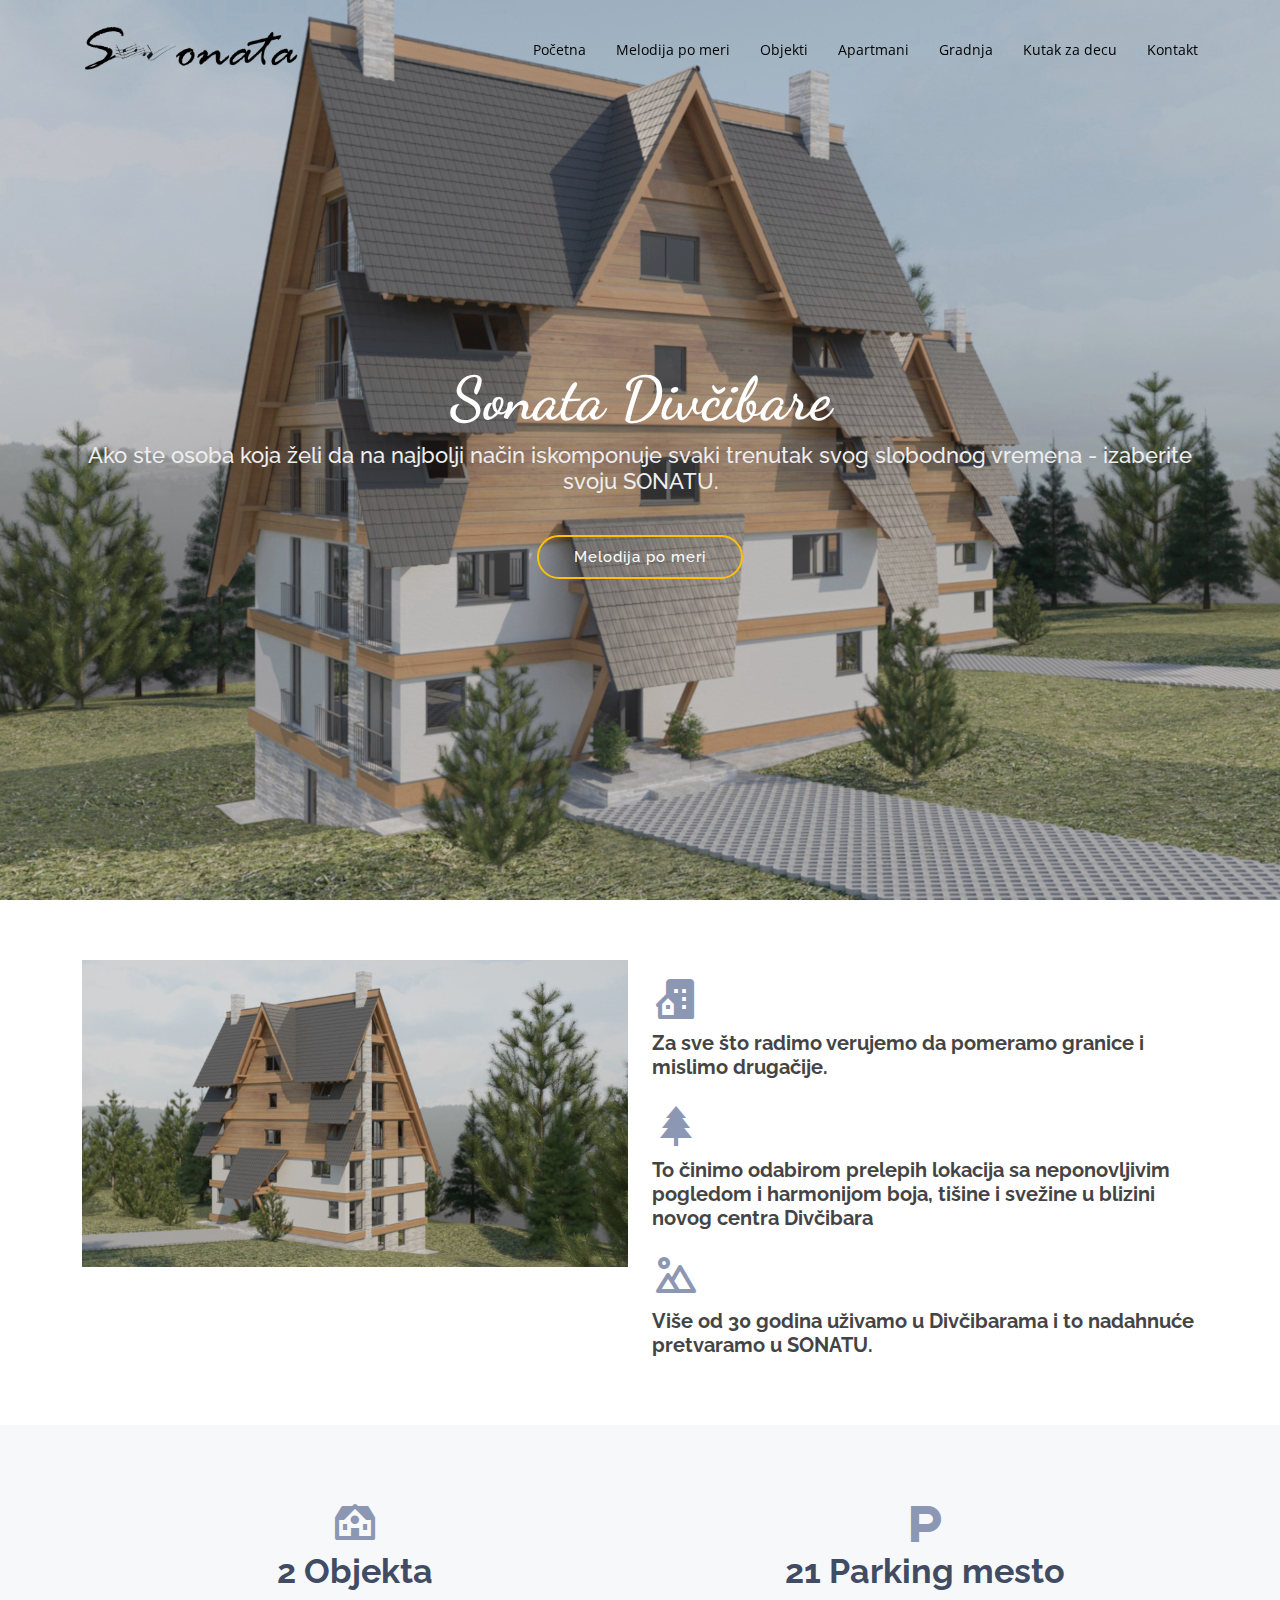
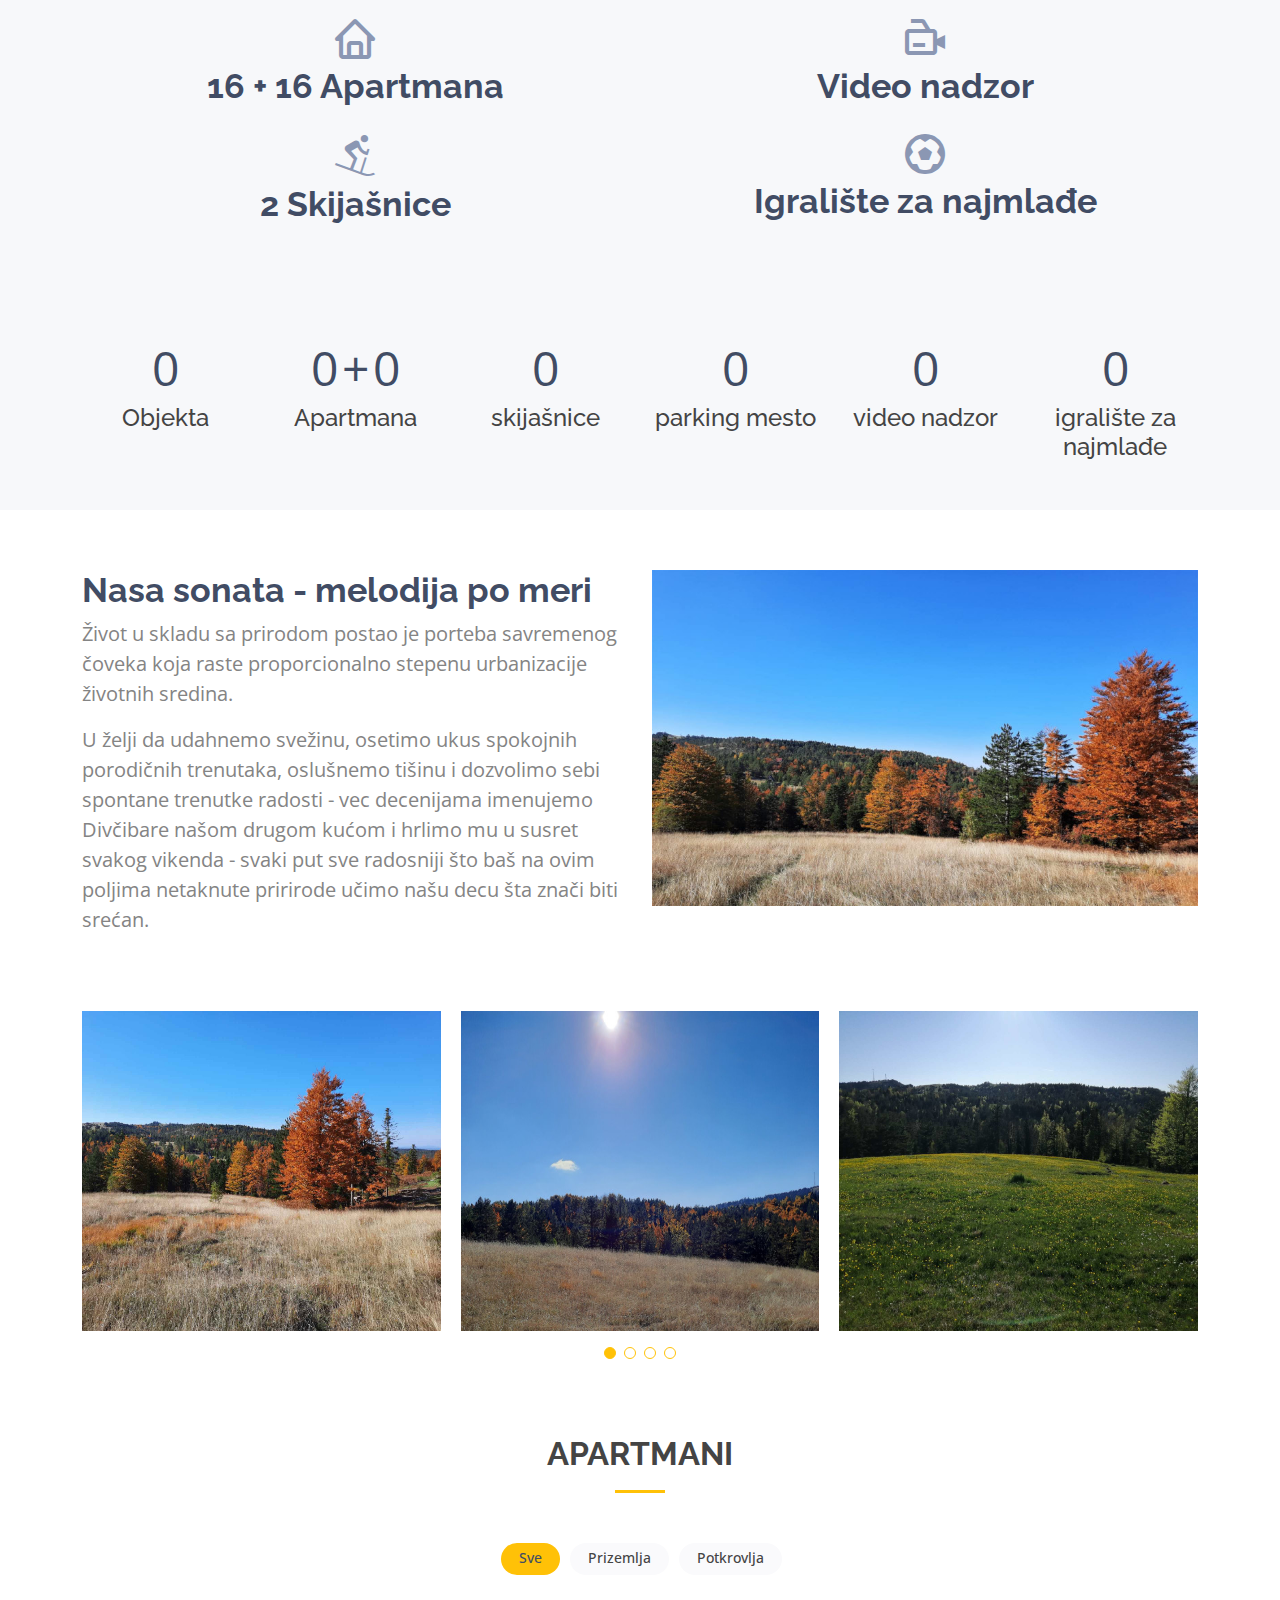
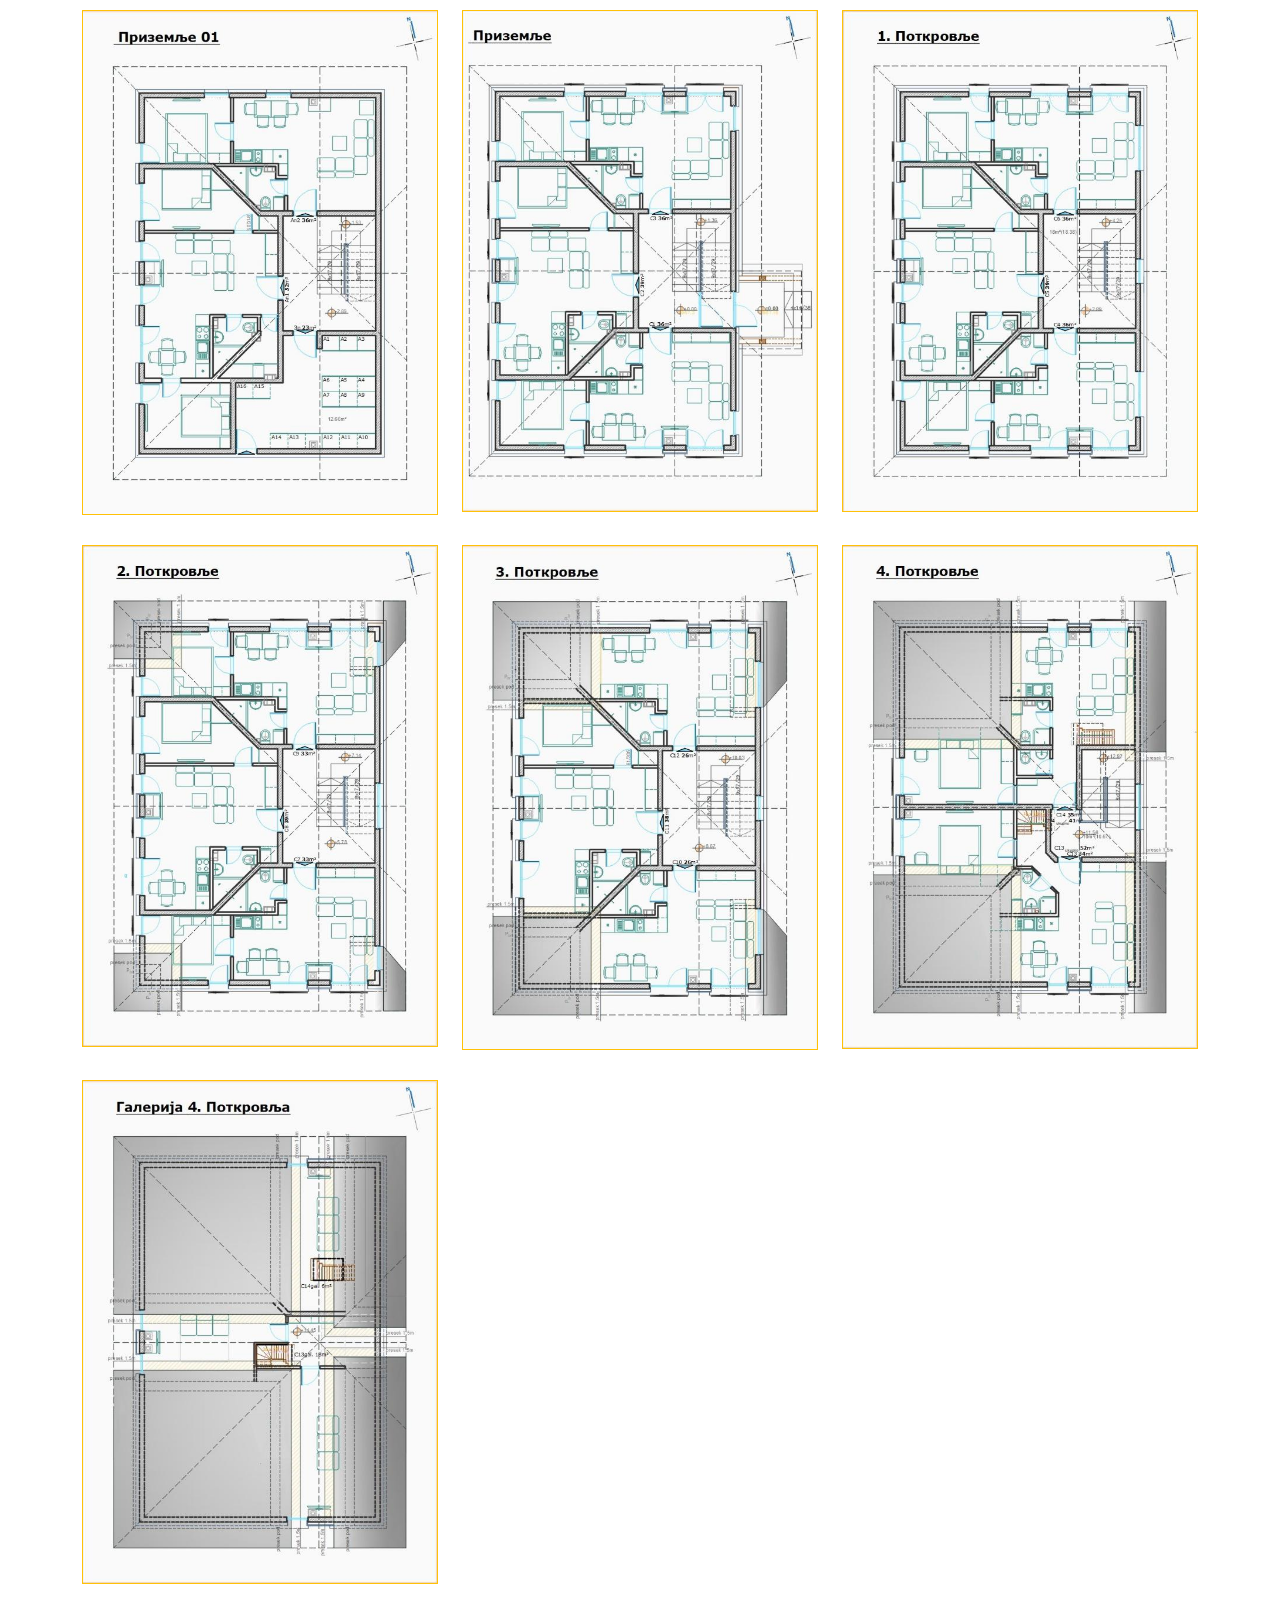
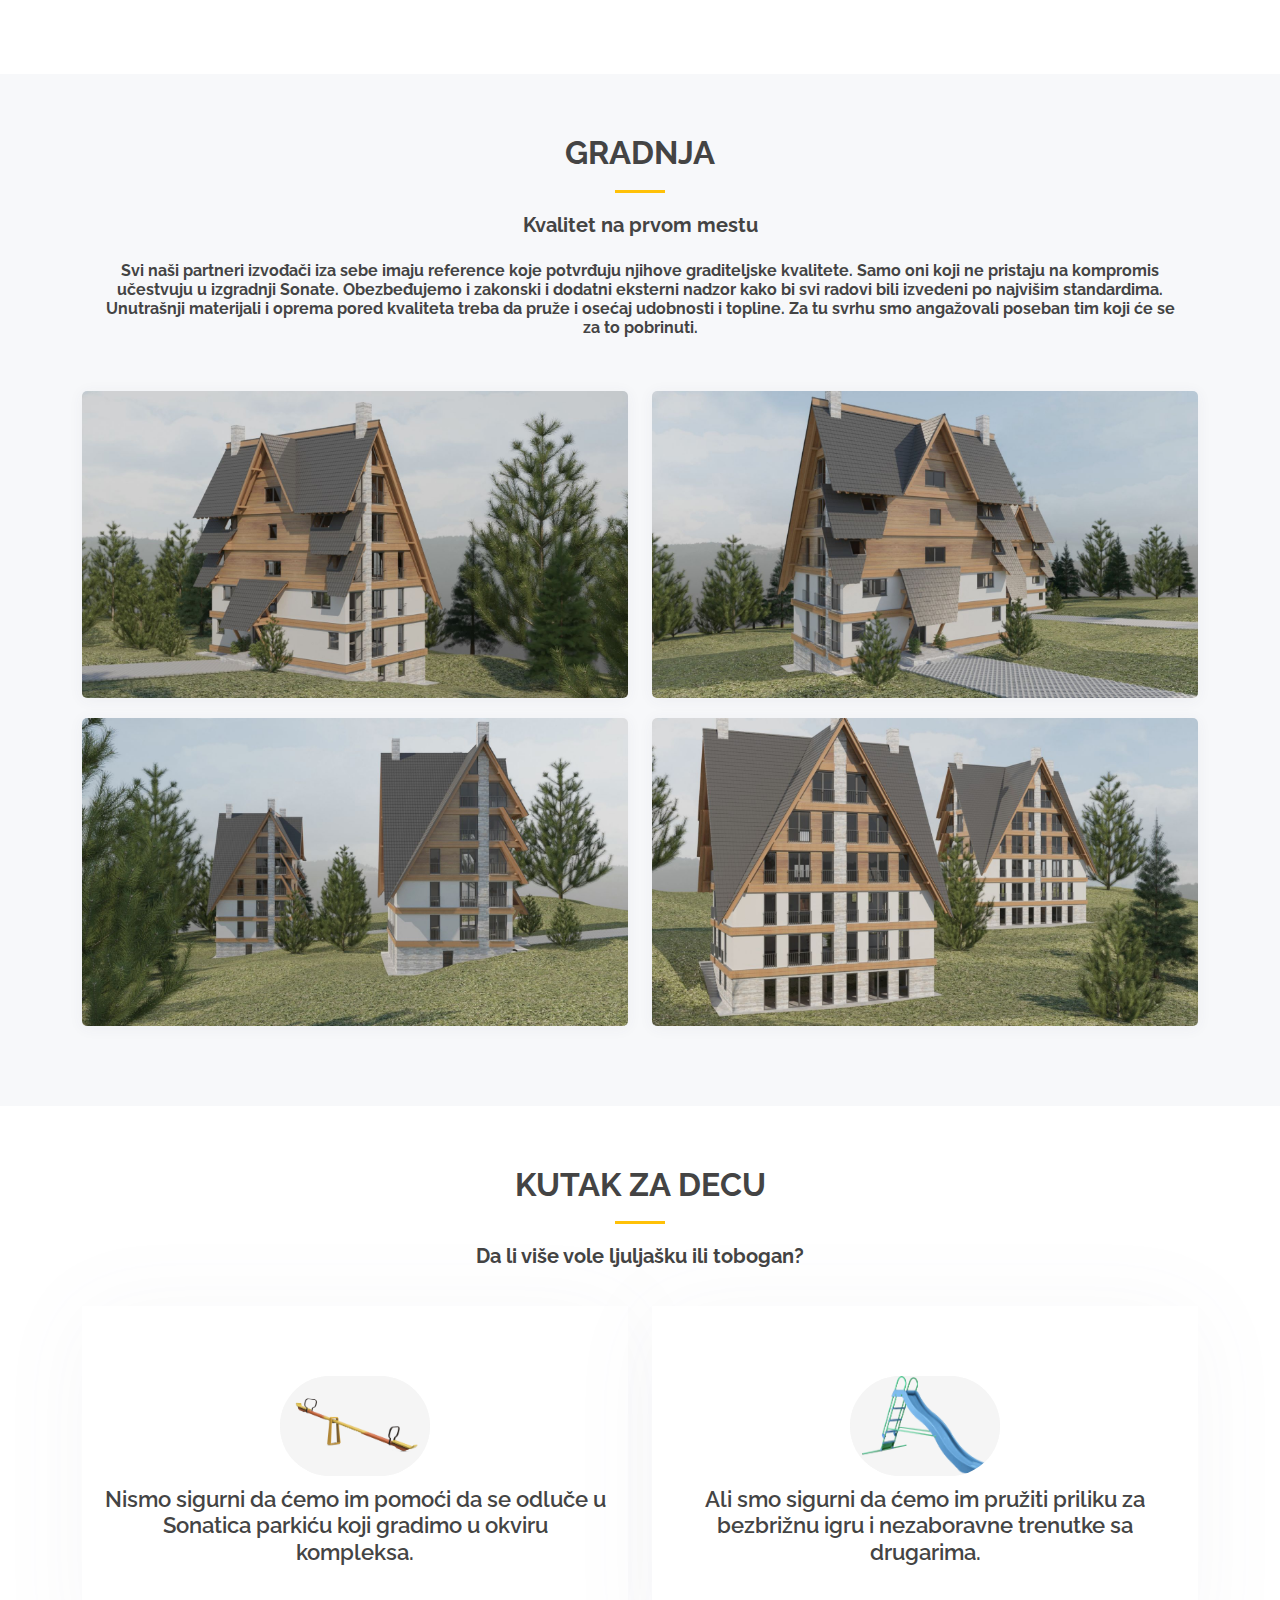
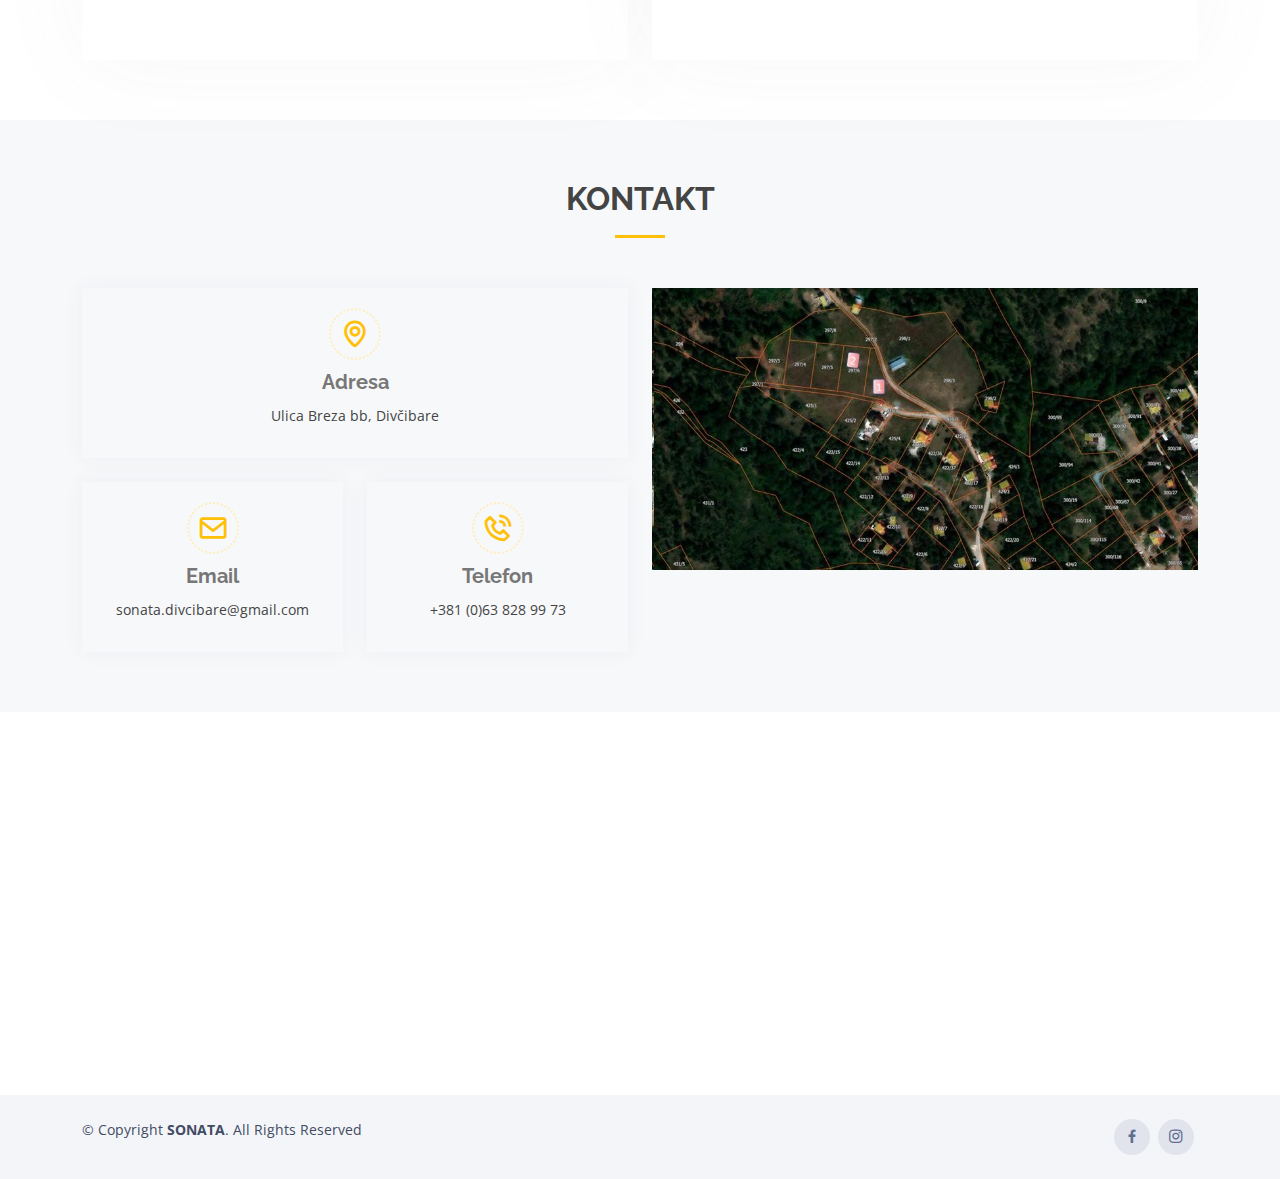
==== commit cbd3c1a7: "slike scaled" ====
--- a/index.html
+++ b/index.html
@@ -417,14 +417,14 @@
             <div class="swiper-wrapper">
               <div class="swiper-slide">
                 <div class="testimonial-item d-flex">
-                  <img src="assets/img/slika1.jpg" class="img-fluid align-items-center " alt="Livada na Divcibarama" />
+                  <img src="assets/img/slika1.jpg" class="img-fluid align-items-center mx-auto" alt="Livada na Divcibarama" />
                 </div>
               </div>
               <!-- End testimonial item -->
 
               <div class="swiper-slide">
                 <div class="testimonial-item d-flex">
-                  <img src="assets/img/slika2.jpg" class="img-fluid" alt="Suma sa livadom" />
+                  <img src="assets/img/slika2.jpg" class="img-fluid align-items-center mx-auto" alt="Suma sa livadom" />
                   
                 </div>
               </div>
@@ -433,7 +433,7 @@
               <div class="swiper-slide">
                 <div class="testimonial-item d-flex">
                  
-                  <img src="assets/img/slika3.jpg" class="img-fluid" alt="Suma u Jesen" />
+                  <img src="assets/img/slika3.jpg" class="img-fluid align-items-center mx-auto" alt="Suma u Jesen" />
                   
                 </div>
               </div>
@@ -441,7 +441,7 @@
 
               <div class="swiper-slide">
                 <div class="testimonial-item d-flex">
-                  <img src="assets/img/slika4.jpg" class="img-fluid" alt="Prelep dan u prirodi" />
+                  <img src="assets/img/slika4.jpg" class="img-fluid align-items-center mx-auto" alt="Prelep dan u prirodi" />
                   
                 </div>
               </div>
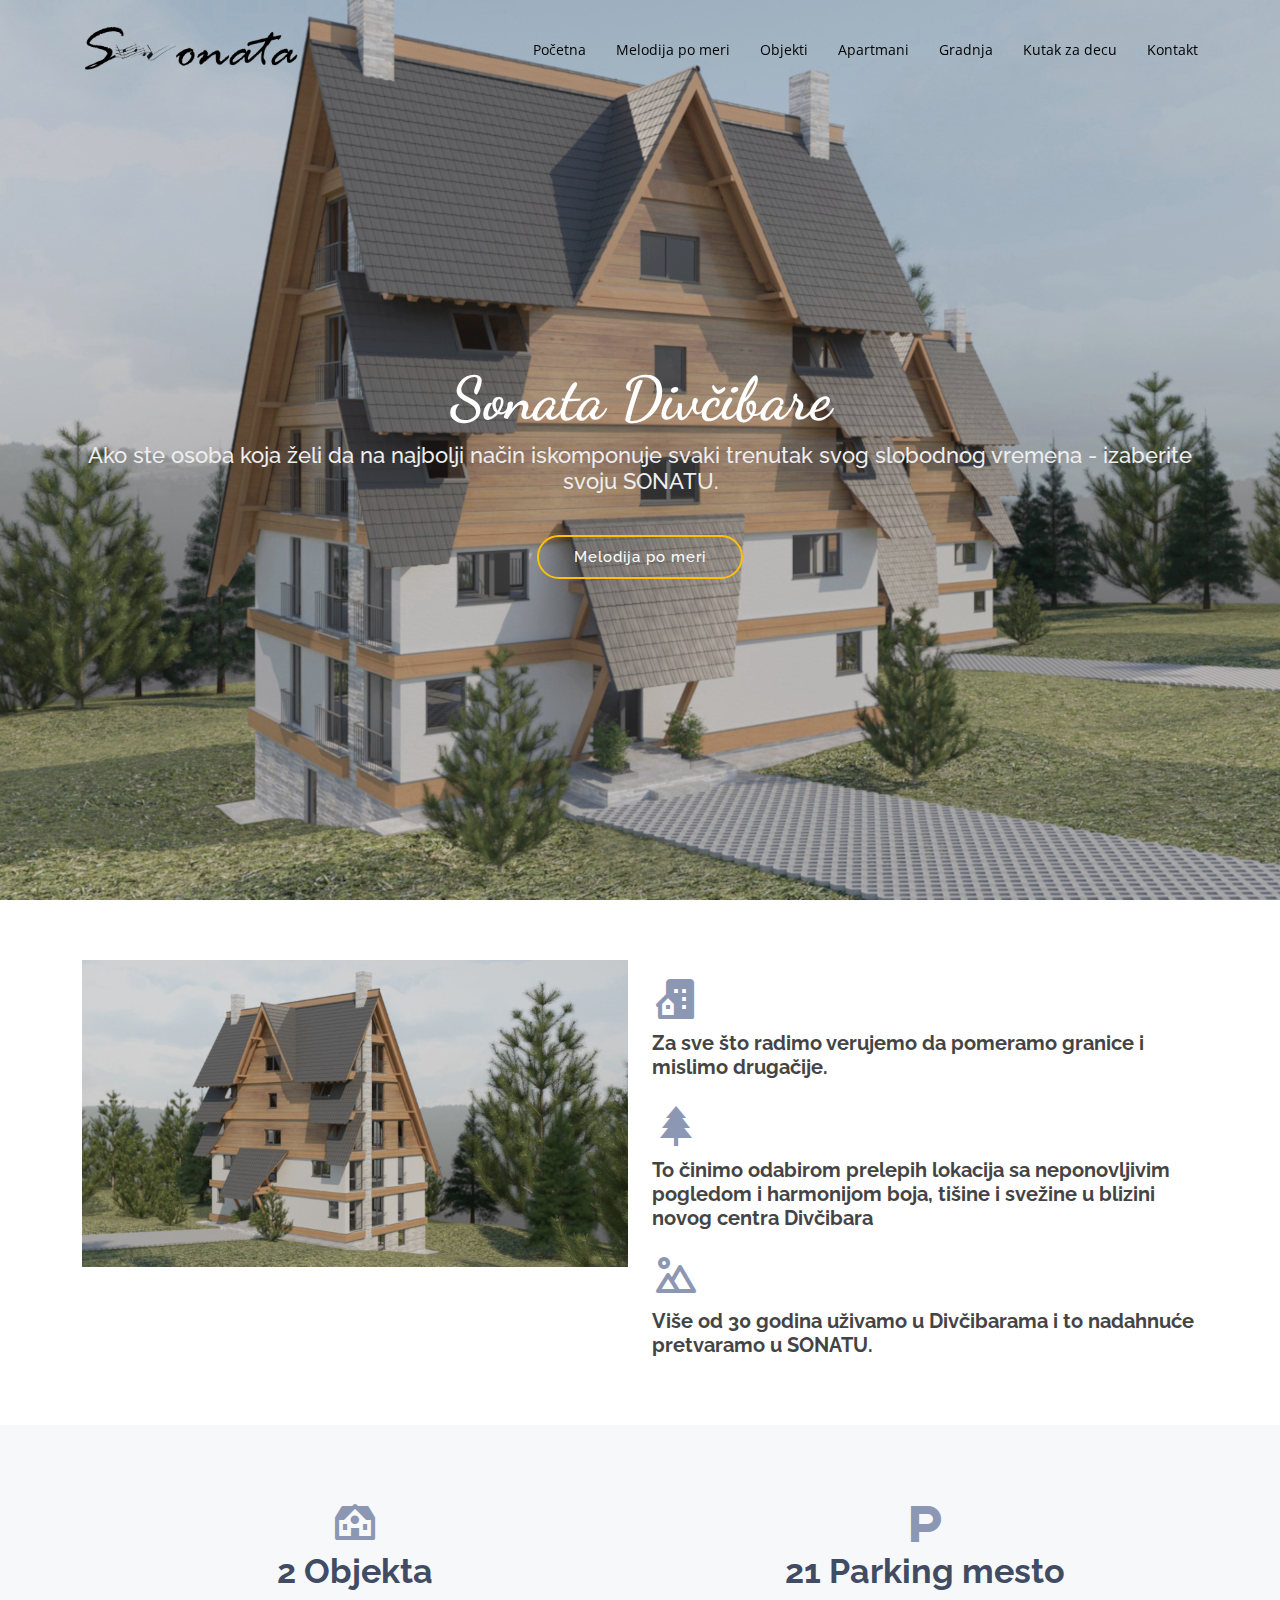
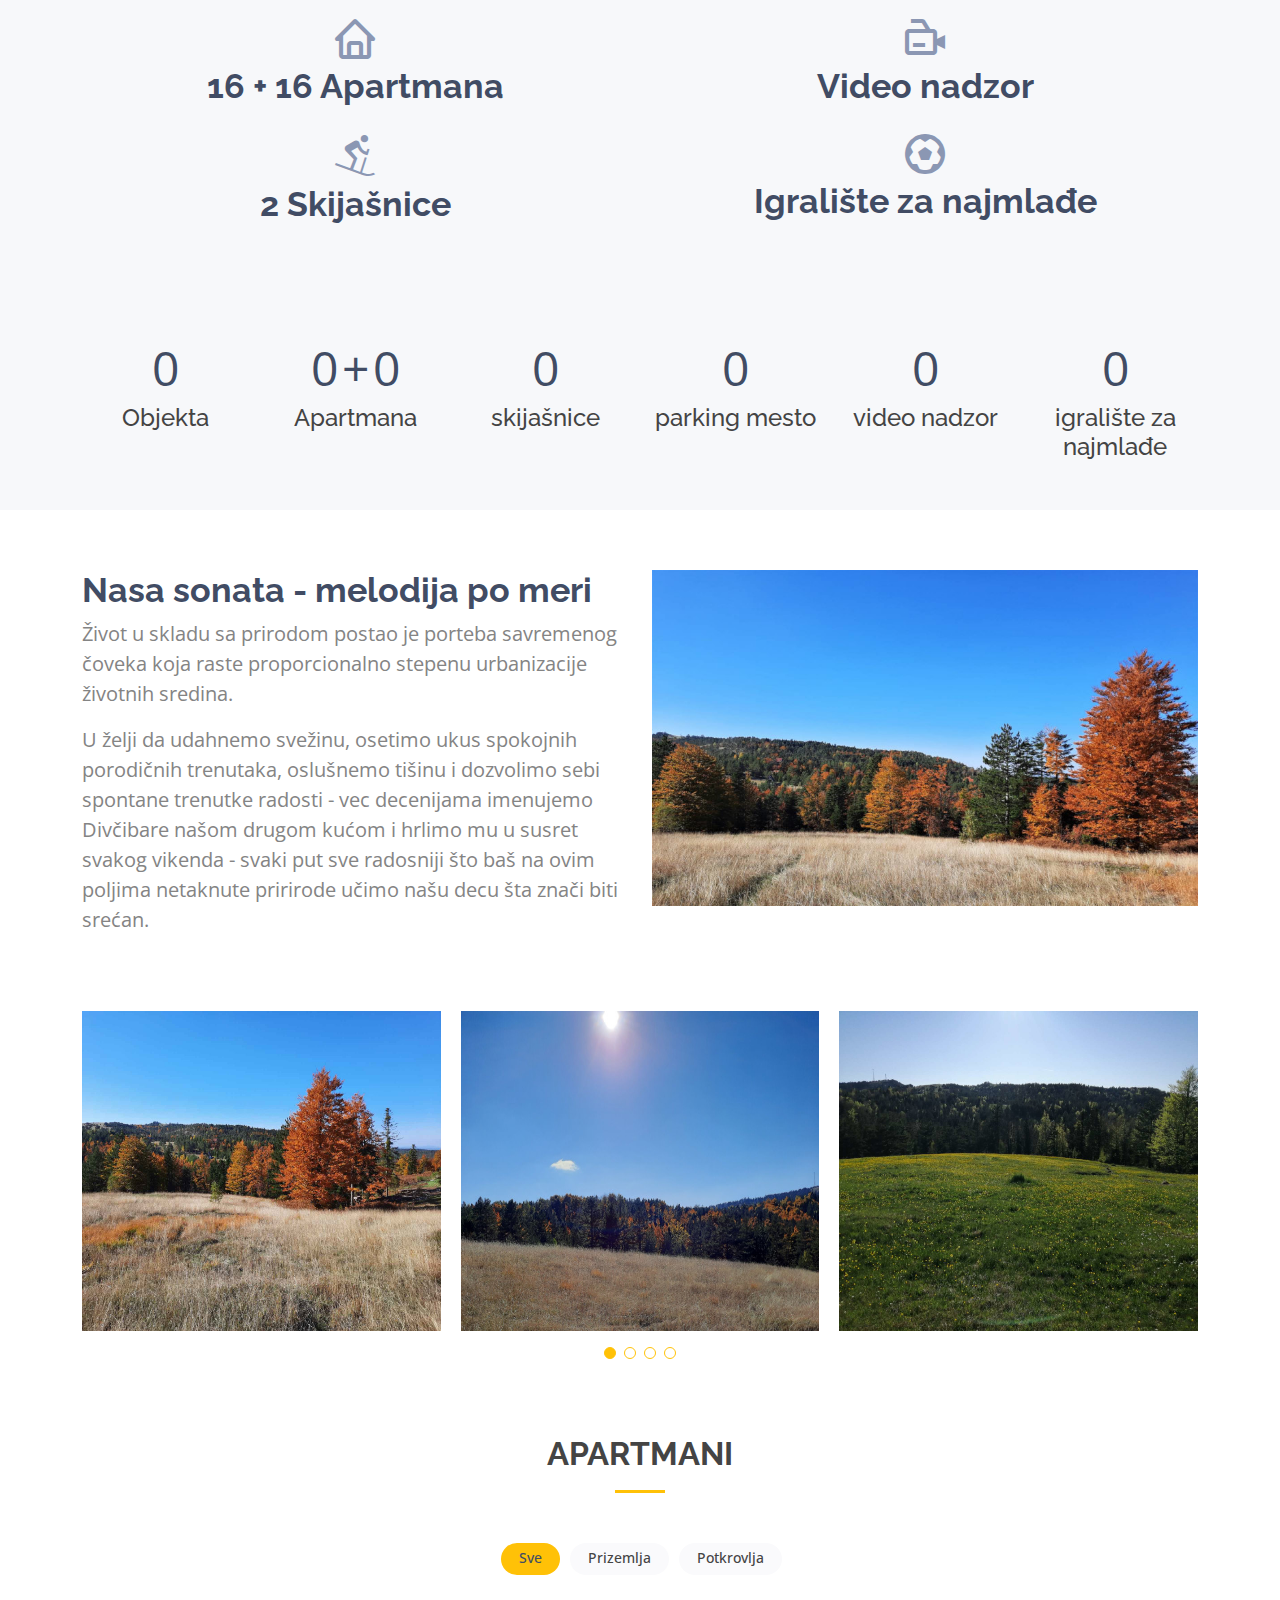
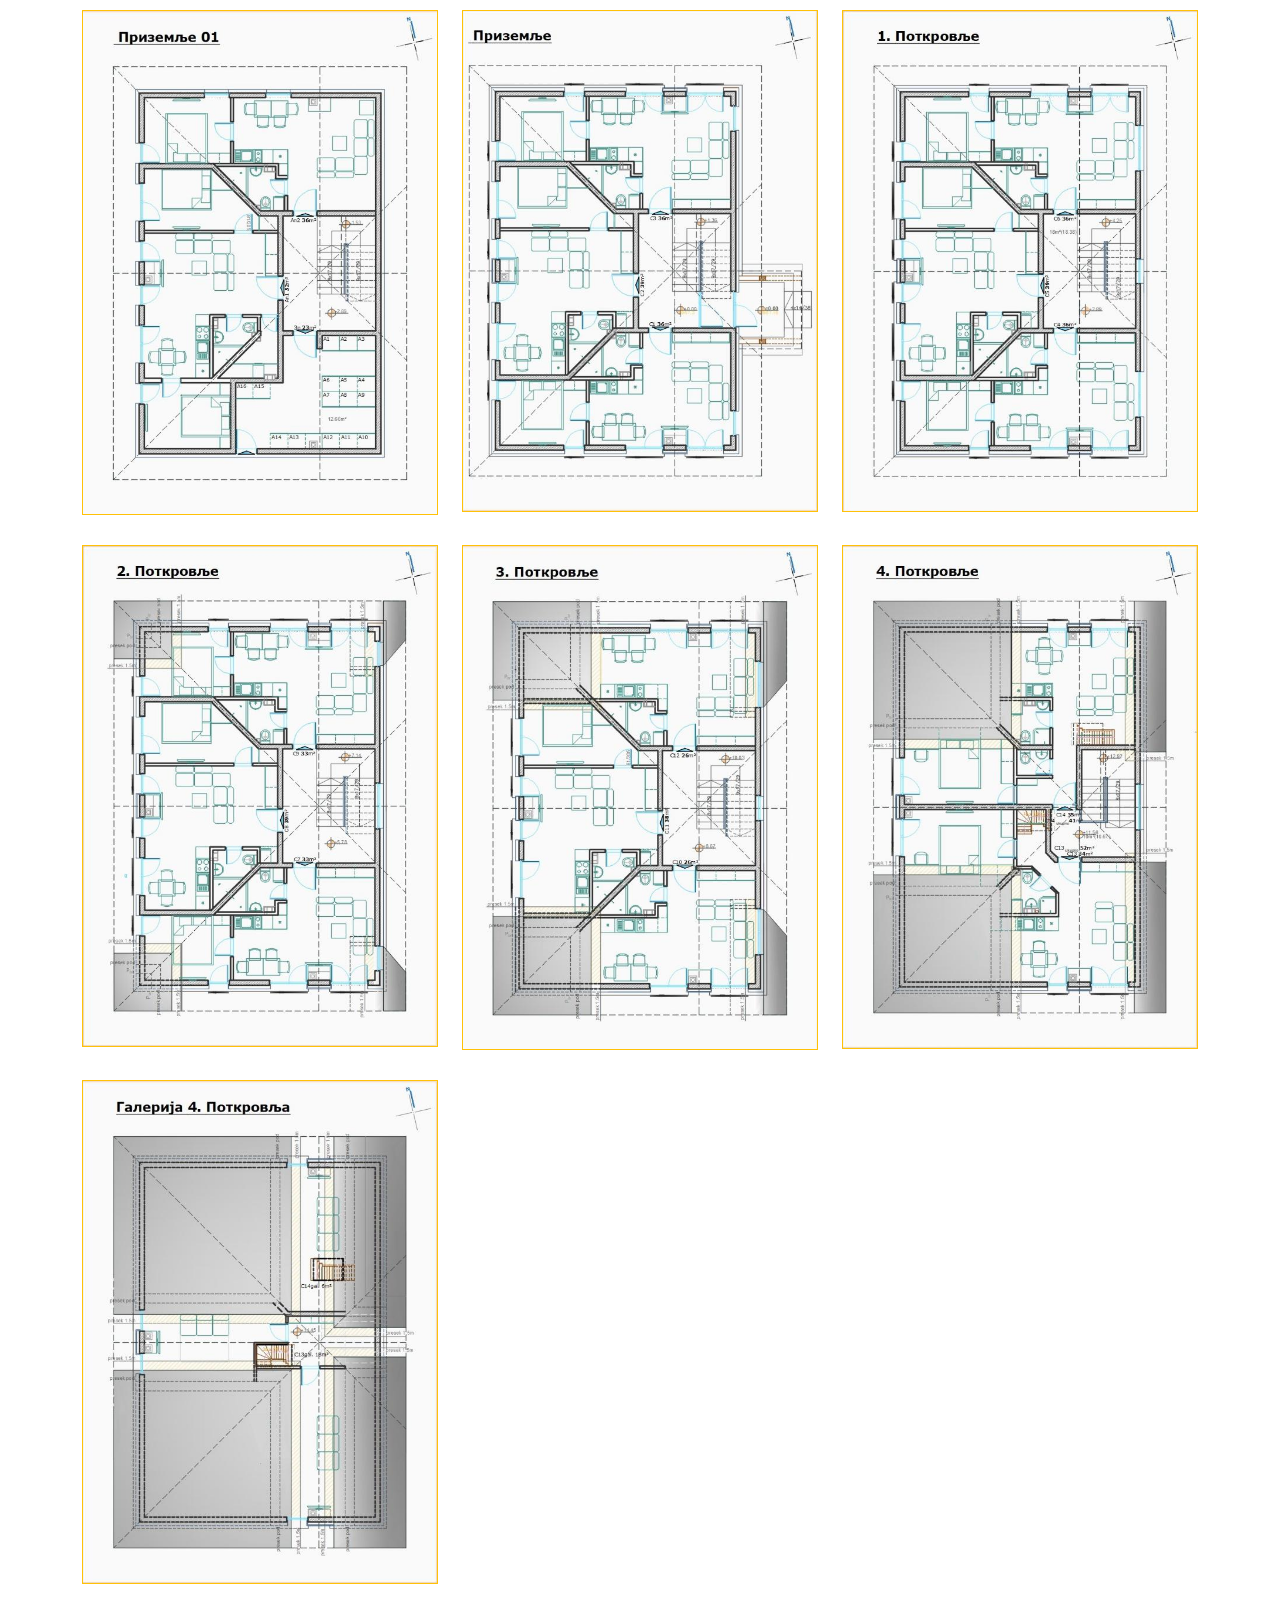
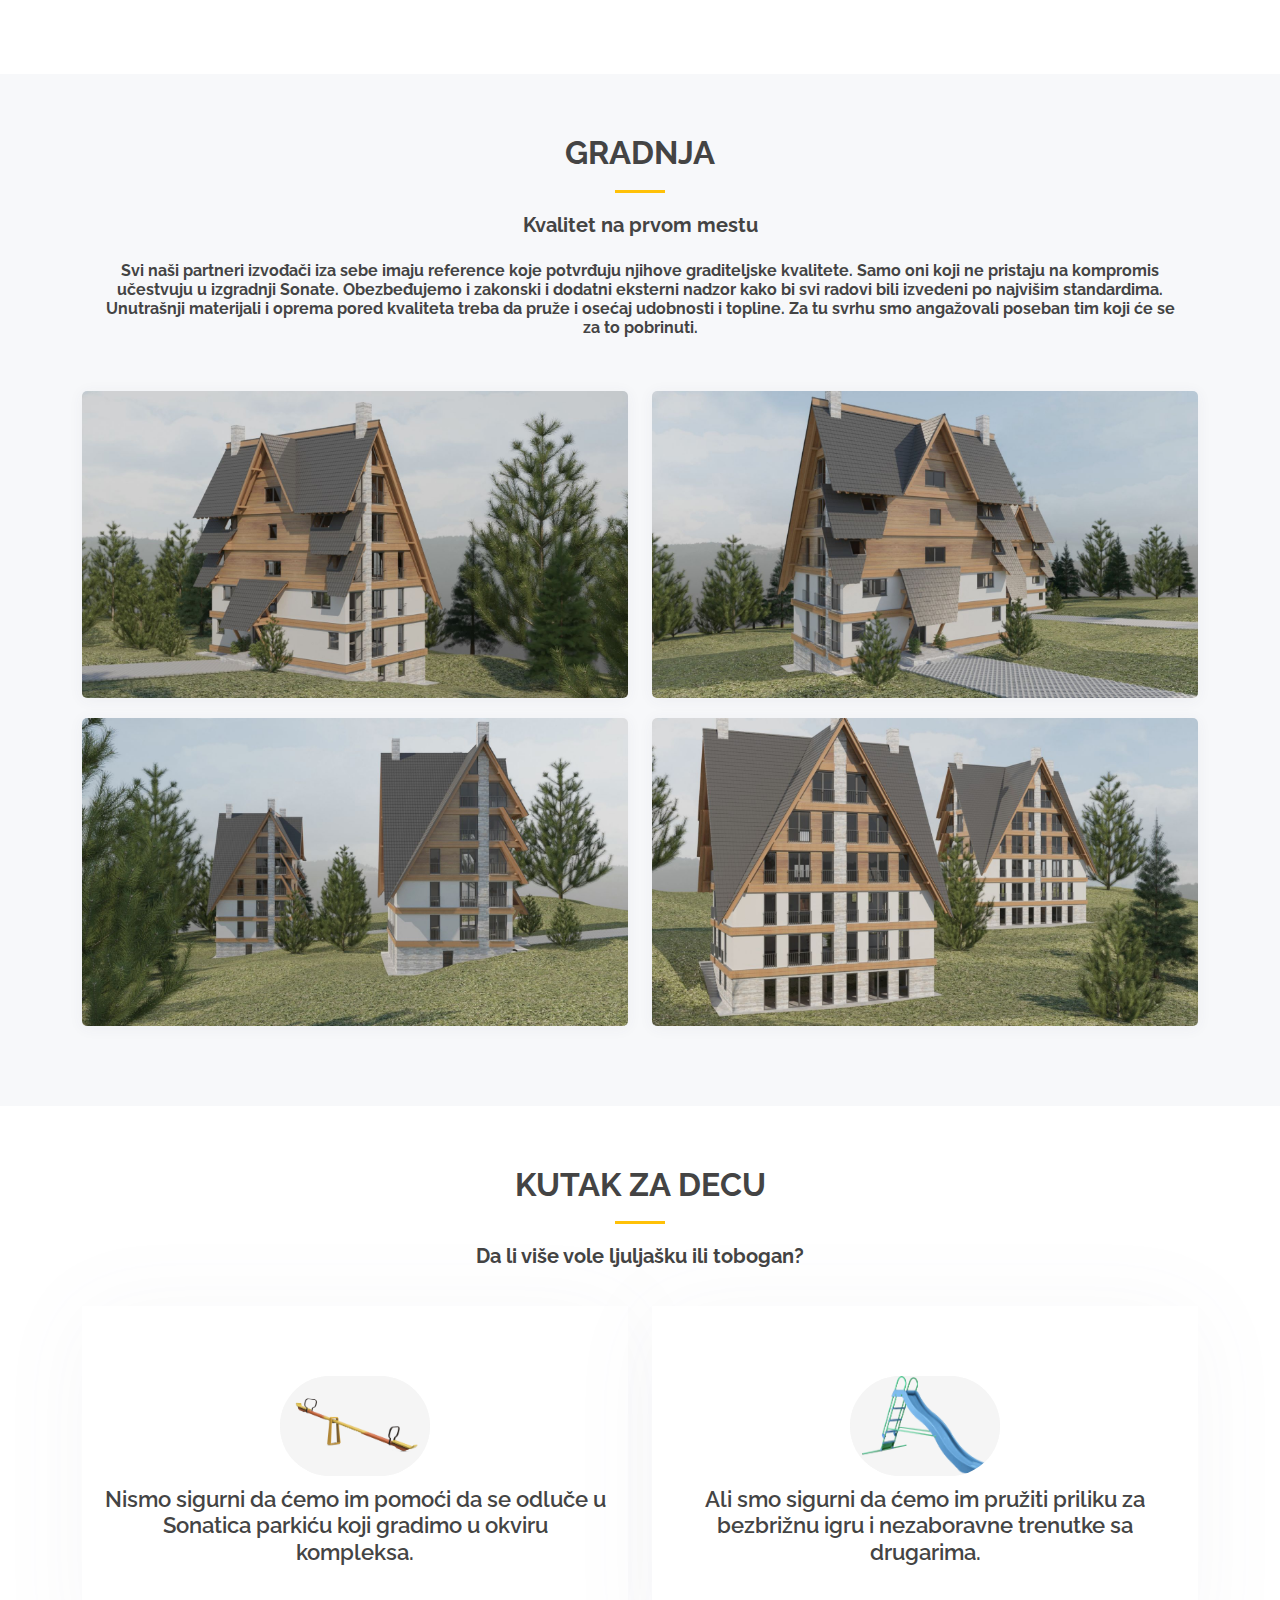
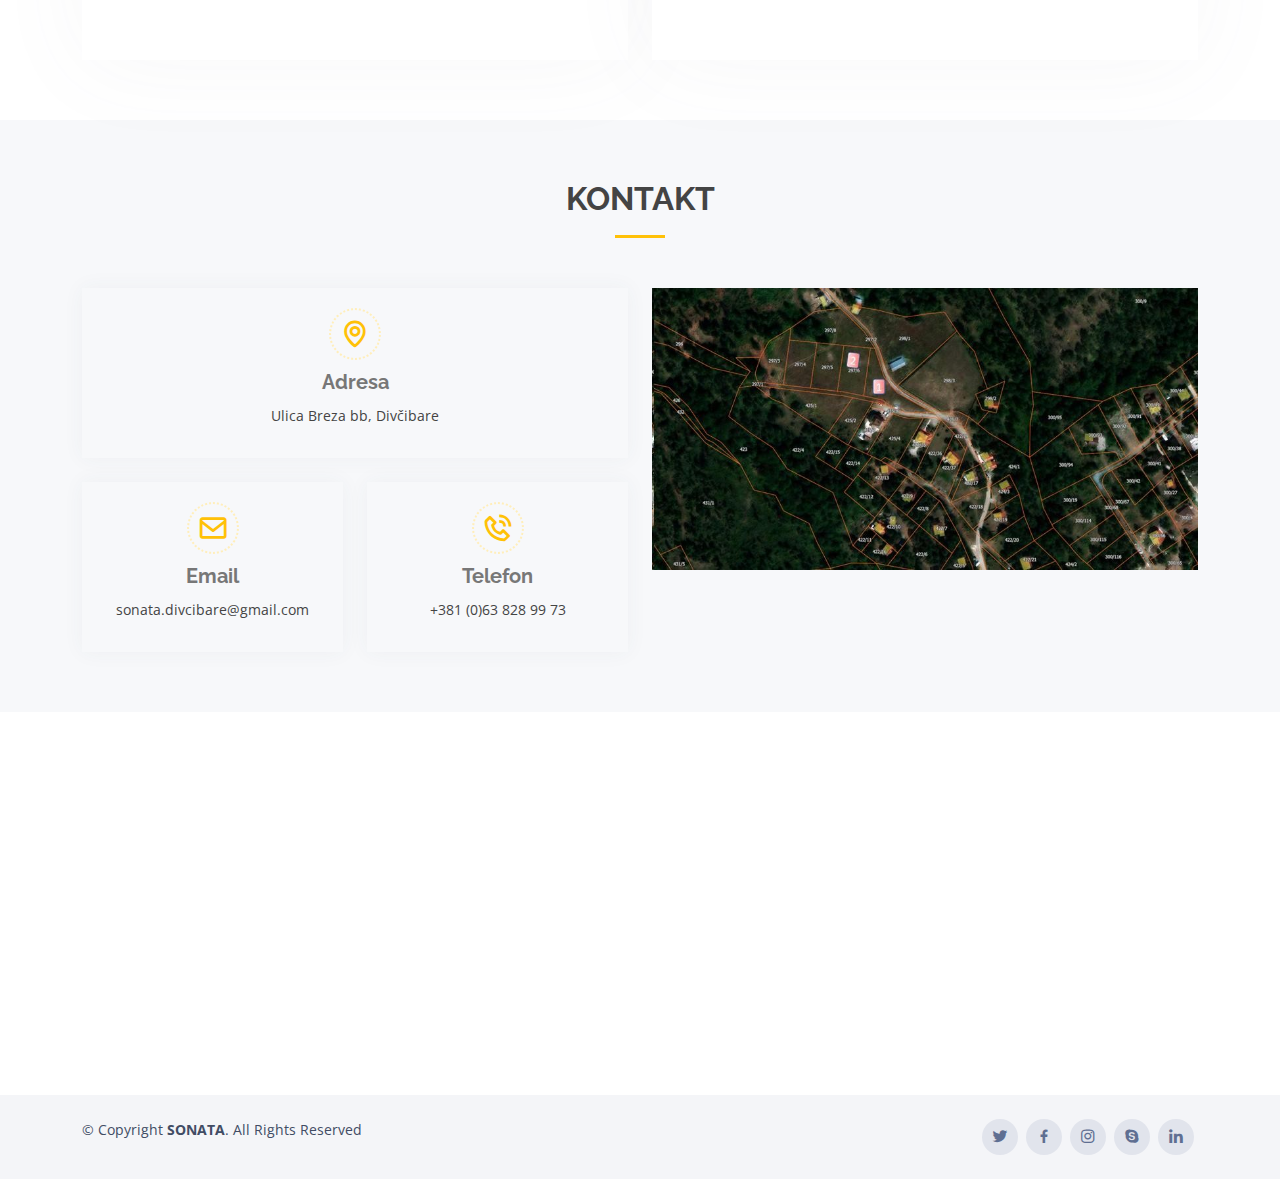
==== commit e744de52: "test links credit" ====
--- a/index.html
+++ b/index.html
@@ -4,7 +4,7 @@
     <meta charset="utf-8" />
     <meta content="width=device-width, initial-scale=1.0" name="viewport" />
 
-    <title>Sonata Divčibare</title>
+    <title>Sonata Divcibare</title>
     <meta content="Prodaja apartmana na Divčibarama. Ako ste osoba koja želi da na najbolji način iskomponuje svaki trenutak svog slobodnog vremena izaberite svoju SONATU" name="description" />
     <meta content="sonata, divcibare, divčibare, apartmani, izgradnja, vikendica, objekti, nekretnine" name="keywords" />
 
@@ -42,7 +42,8 @@
     <link href="assets/vendor/swiper/swiper-bundle.min.css" rel="stylesheet" />
 
     <!-- Template Main CSS File -->
-    <link href="assets/css/style.css" rel="stylesheet" />
+    <!-- <link href="assets/css/style.css" rel="stylesheet" /> -->
+    <link href="assets/css/style.min.css" rel="stylesheet" />
 
     <!-- =======================================================
   * Template Name: Baker - v4.7.0
@@ -1583,11 +1584,11 @@
           </div>
         </div>
         <div class="social-links text-center text-md-right pt-3 pt-md-0">
-          <!-- <a href="#" class="twitter"><i class="bx bxl-twitter"></i></a> -->
+          <a href="#" class="twitter"><i class="bx bxl-twitter"></i></a>
           <a href="#" class="facebook"><i class="bx bxl-facebook"></i></a>
           <a href="#" class="instagram"><i class="bx bxl-instagram"></i></a>
-          <!-- <a href="#" class="google-plus"><i class="bx bxl-skype"></i></a> -->
-          <!-- <a href="#" class="linkedin"><i class="bx bxl-linkedin"></i></a> -->
+          <a href="#" class="google-plus"><i class="bx bxl-skype"></i></a>
+          <a href="#" class="linkedin"><i class="bx bxl-linkedin"></i></a>
         </div>
       </div>
     </footer>
@@ -1608,6 +1609,7 @@
     <script src="assets/vendor/php-email-form/validate.js"></script>
 
     <!-- Template Main JS File -->
-    <script src="assets/js/main.js"></script>
+    <!-- <script src="assets/js/main.js"></script> -->
+    <script src="assets/js/main.min.js"></script>
   </body>
 </html>
--- a/assets/css/style.min.css
+++ b/assets/css/style.min.css
@@ -0,0 +1 @@
+body{font-family:"Open Sans",sans-serif;color:#444}.material-symbols-outlined{font-size:48px;margin-top:15px;color:#8b97b3}#sonata{font-family:"Dancing Script",cursive;margin:0;font-size:60px;font-weight:700;line-height:56px;color:#fff}a{color:#ffc107;text-decoration:none}a:hover{color:#ffce3a;text-decoration:none}h1,h2,h3,h4,h5,h6{font-family:Raleway,sans-serif}.back-to-top{position:fixed;visibility:hidden;opacity:0;right:15px;bottom:15px;z-index:996;background:#ffc107;width:40px;height:40px;border-radius:50px;transition:all .4s}.back-to-top i{font-size:28px;color:#fff;line-height:0}.back-to-top:hover{background:#ffcb30;color:#fff}.back-to-top.active{visibility:visible;opacity:1}#header{transition:all .5s;z-index:997;padding:20px 0;background:rgba(55,64,85,.9)}#header.header-transparent{background:0 0}#header.header-scrolled{background:rgba(255,255,255,.9);padding:15px 0}#header .logo{font-size:28px;margin:0;padding:0;line-height:1;font-weight:600;letter-spacing:2px;font-family:Poppins,sans-serif}#header .logo a{color:#fff}#header .logo img{max-height:60px}.navbar{padding:0}.navbar ul{margin:0;padding:0;display:flex;list-style:none;align-items:center}.navbar li{position:relative}.navbar a,.navbar a:focus{display:flex;align-items:center;justify-content:space-between;padding:10px 0 10px 30px;color:#000;font-size:14px;white-space:nowrap;transition:.3s}.navbar a i,.navbar a:focus i{font-size:12px;line-height:0;margin-left:5px}.navbar .active,.navbar .active:focus,.navbar a:hover,.navbar li:hover>a{color:#ffc107}.navbar .dropdown ul{display:block;position:absolute;left:14px;top:calc(100% + 30px);margin:0;padding:10px 0;z-index:99;opacity:0;visibility:hidden;background:#fff;box-shadow:0 0 30px rgba(127,137,161,.25);transition:.3s}.navbar .dropdown ul li{min-width:200px}.navbar .dropdown ul a{padding:10px 20px;font-size:14px;text-transform:none;color:#414c64}.navbar .dropdown ul a i{font-size:12px}.navbar .dropdown ul .active:hover,.navbar .dropdown ul a:hover,.navbar .dropdown ul li:hover>a{color:#ffc107}.navbar .dropdown:hover>ul{opacity:1;top:100%;visibility:visible}.navbar .dropdown .dropdown ul{top:0;left:calc(100% - 30px);visibility:hidden}.navbar .dropdown .dropdown:hover>ul{opacity:1;top:0;left:100%;visibility:visible}@media (max-width:1366px){.navbar .dropdown .dropdown ul{left:-90%}.navbar .dropdown .dropdown:hover>ul{left:-100%}}.mobile-nav-toggle{color:#000;font-size:28px;cursor:pointer;display:none;line-height:0;transition:.5s}@media (max-width:991px){.mobile-nav-toggle{display:block}.navbar ul{display:none}}.navbar-mobile{position:fixed;overflow:hidden;top:0;right:0;left:0;bottom:0;background:rgba(45,53,69,.9);transition:.3s;z-index:999}.navbar-mobile .mobile-nav-toggle{position:absolute;top:15px;right:15px}.navbar-mobile ul{display:block;position:absolute;top:55px;right:15px;bottom:15px;left:15px;padding:10px 0;background-color:#fff;overflow-y:auto;transition:.3s}.navbar-mobile a,.navbar-mobile a:focus{padding:10px 20px;font-size:15px;color:#414c64}.navbar-mobile .active,.navbar-mobile a:hover,.navbar-mobile li:hover>a{color:#ffc107}.navbar-mobile .dropdown ul{position:static;display:none;margin:10px 20px;padding:10px 0;z-index:99;opacity:1;visibility:visible;background:#fff;box-shadow:0 0 30px rgba(127,137,161,.25)}.navbar-mobile .dropdown ul li{min-width:200px}.navbar-mobile .dropdown ul a{padding:10px 20px}.navbar-mobile .dropdown ul a i{font-size:12px}.navbar-mobile .dropdown ul .active:hover,.navbar-mobile .dropdown ul a:hover,.navbar-mobile .dropdown ul li:hover>a{color:#ffc107}.navbar-mobile .dropdown>.dropdown-active{display:block}#hero{width:100%;height:100vh;background:url(../img/020000.jpg) top center;background-size:cover;position:relative}#hero:before{content:"";background:rgba(45,53,69,.1);position:absolute;bottom:0;top:0;left:0;right:0}#hero .container{text-align:center;padding-top:50px}@media (max-width:992px){#hero .container{padding-top:0}}#hero h1{margin:0;font-size:48px;font-weight:700;line-height:56px;color:#fff}#hero h2{color:#eee;margin:15px 0 0 0;font-size:22px}#hero .btn-get-started{font-family:Raleway,sans-serif;font-weight:500;font-size:15px;letter-spacing:1px;display:inline-block;padding:9px 35px;border-radius:50px;transition:.5s;margin-top:40px;border:2px solid #ffc107;color:#fff}#hero .btn-get-started:hover{background:#ffc107}@media (min-width:1024px){#hero{background-attachment:fixed}}@media (max-width:768px){#hero{height:100vh}#hero h1{font-size:28px;line-height:36px}#hero h2{font-size:18px;line-height:24px}}section{padding:60px 0}.section-bg{background-color:#f7f8fa}.section-title{text-align:center;padding-bottom:30px}.section-title h2{font-size:32px;font-weight:700;text-transform:uppercase;margin-bottom:20px;padding-bottom:20px;position:relative}.section-title h2::after{content:"";position:absolute;display:block;width:50px;height:3px;background:#ffc107;bottom:0;left:calc(50% - 25px)}.section-title p{margin-bottom:0;font-size:14px;color:#aab3c7}.breadcrumbs{padding:20px 0;background-color:#fafafc;min-height:40px;margin-top:82px}@media (max-width:992px){.breadcrumbs{margin-top:68px}}.breadcrumbs h2{font-size:24px;font-weight:300;margin:0}@media (max-width:992px){.breadcrumbs h2{margin:0 0 10px 0}}.breadcrumbs ol{display:flex;flex-wrap:wrap;list-style:none;padding:0;margin:0;font-size:14px}.breadcrumbs ol li+li{padding-left:10px}.breadcrumbs ol li+li::before{display:inline-block;padding-right:10px;color:#6c757d;content:"/"}@media (max-width:768px){.breadcrumbs .d-flex{display:block!important}.breadcrumbs ol{display:block}.breadcrumbs ol li{display:inline-block}}.clients{padding:15px 0;text-align:center}.clients img{max-width:45%;transition:all .4s ease-in-out;display:inline-block;padding:15px 0;filter:grayscale(100)}.clients img:hover{filter:none;transform:scale(1.15)}@media (max-width:768px){.clients img{max-width:40%}}.about h3{font-weight:700;font-size:34px;color:#414c64}.about h4{font-size:20px;font-weight:700;margin-top:5px}.about h6{font-size:16px;font-weight:700;margin-top:5px}.about i{font-size:48px;margin-top:15px;color:#8b97b3}.about p{font-size:20px;color:#848484}.counts{padding:40px 0}.counts .counters span{font-size:48px;display:block;color:#414c64}.counts .counters p{padding:0;margin:0 0 20px 0;font-family:Raleway,sans-serif;font-size:14px}.services .icon-box{text-align:center;padding:70px 20px 80px 20px;transition:all ease-in-out .3s;background:#fff;box-shadow:0 5px 90px 0 rgba(110,123,131,.05)}.services .icon-box .icon{margin:0 auto;width:150px;height:100px;display:flex;align-items:center;justify-content:center;transition:ease-in-out .3s;position:relative;background:#f5f5f5;border-radius:50px}.services .icon-box .icon i{font-size:60px;transition:.5s;line-height:1;position:relative}.services .icon-box h4{font-weight:600;margin:10px 0 15px 0;font-size:22px}.services .icon-box h4 a{color:#414c64;transition:ease-in-out .3s}.services .icon-box p{line-height:24px;font-size:14px;margin-bottom:0}.services .icon-box:hover{border-color:#fff;box-shadow:0 0 35px 0 rgba(0,0,0,.08)}.services .iconbox-blue i{color:#47aeff}.services .iconbox-blue:hover .icon{background:#47aeff}.services .iconbox-blue:hover .icon i{color:#fff}.services .iconbox-orange i{color:#ffa76e}.services .iconbox-orange:hover .icon{background:#ffa76e}.services .iconbox-orange:hover .icon i{color:#fff}.services .iconbox-pink i{color:#e80368}.services .iconbox-pink:hover .icon{background:#e80368}.services .iconbox-pink:hover .icon i{color:#fff}.services .iconbox-yellow i{color:#ffbb2c}.services .iconbox-yellow:hover .icon{background:#ffbb2c}.services .iconbox-yellow:hover .icon i{color:#fff}.services .iconbox-red i{color:#ff5828}.services .iconbox-red:hover .icon{background:#ff5828}.services .iconbox-red:hover .icon i{color:#fff}.services .iconbox-teal i{color:#11dbcf}.services .iconbox-teal:hover .icon{background:#11dbcf}.services .iconbox-teal:hover .icon i{color:#fff}.cta{background:#414c64;background-size:cover;padding:60px 0}.cta h3{color:#fff;font-size:28px;font-weight:700}.cta p{color:#fff}.cta .cta-btn{font-family:Raleway,sans-serif;font-weight:500;font-size:16px;letter-spacing:1px;display:inline-block;padding:10px 35px;border-radius:25px;transition:.5s;margin-top:10px;border:2px solid #ffc107;color:#fff}.cta .cta-btn:hover{background:#ffc107}.testimonials .testimonials-carousel,.testimonials .testimonials-slider{overflow:hidden}.testimonials .testimonial-item{box-sizing:content-box;min-height:320px}.testimonials .testimonial-item .testimonial-img{width:90px;border-radius:50%;margin:-40px 0 0 40px;position:relative;z-index:2;border:6px solid #fff}.testimonials .testimonial-item h3{font-size:18px;font-weight:700;margin:10px 0 5px 45px;color:#111}.testimonials .testimonial-item h4{font-size:14px;color:#999;margin:0 0 0 45px}.testimonials .testimonial-item .quote-icon-left,.testimonials .testimonial-item .quote-icon-right{color:#ffe7a0;font-size:26px}.testimonials .testimonial-item .quote-icon-left{display:inline-block;left:-5px;position:relative}.testimonials .testimonial-item .quote-icon-right{display:inline-block;right:-5px;position:relative;top:10px}.testimonials .testimonial-item p{font-style:italic;margin:0 15px 0 15px;padding:20px 20px 60px 20px;background:#fafafc;position:relative;border-radius:6px;position:relative;z-index:1}.testimonials .swiper-pagination{margin-top:20px;position:relative}.testimonials .swiper-pagination .swiper-pagination-bullet{width:12px;height:12px;background-color:#fff;opacity:1;border:1px solid #ffc107}.testimonials .swiper-pagination .swiper-pagination-bullet-active{background-color:#ffc107}.portfolio #portfolio-flters{padding:0;margin:0 auto 25px auto;list-style:none;text-align:center;border-radius:50px}.portfolio #portfolio-flters li{cursor:pointer;display:inline-block;padding:8px 18px 10px 18px;font-size:14px;font-weight:500;line-height:1;color:#444;margin:0 3px 10px 3px;transition:all ease-in-out .3s;background:#fafafc;border-radius:50px}.portfolio #portfolio-flters li.filter-active,.portfolio #portfolio-flters li:hover{color:#414c64;background:#ffc107}.portfolio #portfolio-flters li:last-child{margin-right:0}.portfolio .portfolio-item{margin-bottom:30px;overflow:hidden}.portfolio .portfolio-item img{position:relative;top:0;transition:all .6s cubic-bezier(.645,.045,.355,1);border:solid #ffc107 .5px}.portfolio .portfolio-item .portfolio-info{opacity:0;position:absolute;left:15px;right:15px;bottom:-15px;z-index:3;transition:all ease-in-out .3s;background:#ffc107;padding:15px 20px}.portfolio .portfolio-item .portfolio-info h4{font-size:18px;color:#fff;font-weight:600}.portfolio .portfolio-item .portfolio-info p{color:#fff;font-size:14px;margin-bottom:0}.portfolio .portfolio-item .portfolio-info .details-link,.portfolio .portfolio-item .portfolio-info .preview-link{position:absolute;right:50px;font-size:24px;top:calc(50% - 18px);color:rgba(255,255,255,.7);transition:ease-in-out .3s}.portfolio .portfolio-item .portfolio-info .details-link:hover,.portfolio .portfolio-item .portfolio-info .preview-link:hover{color:#fff}.portfolio .portfolio-item .portfolio-info .details-link{right:15px}.portfolio .portfolio-item:hover img{top:-30px}.portfolio .portfolio-item:hover .portfolio-info{opacity:1;bottom:0}.portfolio-details{padding-top:40px}.portfolio-details .portfolio-details-slider img{width:100%}.portfolio-details .portfolio-details-slider .swiper-pagination{margin-top:20px;position:relative}.portfolio-details .portfolio-details-slider .swiper-pagination .swiper-pagination-bullet{width:12px;height:12px;background-color:#fff;opacity:1;border:1px solid #ffc107}.portfolio-details .portfolio-details-slider .swiper-pagination .swiper-pagination-bullet-active{background-color:#ffc107}.portfolio-details .portfolio-info{padding:30px;box-shadow:0 0 30px rgba(65,76,100,.08)}.portfolio-details .portfolio-info h3{font-size:22px;font-weight:700;margin-bottom:20px;padding-bottom:20px;border-bottom:1px solid #eee}.portfolio-details .portfolio-info ul{list-style:none;padding:0;font-size:15px}.portfolio-details .portfolio-info ul li+li{margin-top:10px}.portfolio-details .portfolio-description{padding-top:30px}.portfolio-details .portfolio-description h2{font-size:26px;font-weight:700;margin-bottom:20px}.portfolio-details .portfolio-description p{padding:0}.team .member{margin-bottom:20px;overflow:hidden;text-align:center;border-radius:5px;background:#fff;box-shadow:0 2px 15px rgba(65,76,100,.06)}.team .member .member-img{position:relative;overflow:hidden}.team .member .social{position:absolute;left:0;bottom:0;right:0;height:40px;opacity:0;transition:ease-in-out .3s;text-align:center;background:rgba(255,255,255,.85);display:flex;align-items:center;justify-content:center}.team .member .social a{transition:color .3s;color:#414c64;margin:0 10px;display:inline-flex;align-items:center;justify-content:center}.team .member .social a i{line-height:0}.team .member .social a:hover{color:#ffc107}.team .member .social i{font-size:18px;margin:0 2px}.team .member .member-info{padding:25px 15px}.team .member .member-info h4{font-weight:700;margin-bottom:5px;font-size:18px;color:#414c64}.team .member .member-info span{display:block;font-size:13px;font-weight:400;color:#aaa}.team .member .member-info p{font-style:italic;font-size:14px;line-height:26px;color:#777}.team .member:hover .social{opacity:1}.pricing .box{padding:20px;background:#fff;text-align:center;box-shadow:0 0 4px rgba(0,0,0,.12);border-radius:5px;position:relative;overflow:hidden}.pricing h3{font-weight:400;margin:-20px -20px 20px -20px;padding:20px 15px;font-size:16px;font-weight:600;color:#777;background:#f8f8f8}.pricing h4{font-size:36px;color:#ffc107;font-weight:600;font-family:Poppins,sans-serif;margin-bottom:20px}.pricing h4 sup{font-size:20px;top:-15px;left:-3px}.pricing h4 span{color:#bababa;font-size:16px;font-weight:300}.pricing ul{padding:0;list-style:none;color:#444;text-align:center;line-height:20px;font-size:14px}.pricing ul li{padding-bottom:16px}.pricing ul i{color:#ffc107;font-size:18px;padding-right:4px}.pricing ul .na{color:#ccc;text-decoration:line-through}.pricing .btn-wrap{margin:20px -20px -20px -20px;padding:20px 15px;background:#f8f8f8;text-align:center}.pricing .btn-buy{display:inline-block;padding:10px 35px;border-radius:4px;transition:none;font-size:14px;font-weight:400;font-family:Raleway,sans-serif;font-weight:600;transition:.3s;border:2px solid #c8cedc;color:#6c7c9f}.pricing .btn-buy:hover{background:#fff}.pricing .featured h3{color:#fff;background:#ffc107}.pricing .featured .btn-buy{background:#ffc107;color:#fff;border:2px solid #ffc107}.pricing .featured .btn-buy:hover{background:#ffce3a}.pricing .advanced{width:200px;position:absolute;top:18px;right:-68px;transform:rotate(45deg);z-index:1;font-size:14px;padding:1px 0 3px 0;background:#ffc107;color:#fff}.faq .faq-list{padding:0 100px}.faq .faq-list ul{padding:0;list-style:none}.faq .faq-list li+li{margin-top:15px}.faq .faq-list li{padding:20px;background:#fff;border-radius:4px;position:relative}.faq .faq-list a{display:block;position:relative;font-family:Poppins,sans-serif;font-size:16px;line-height:24px;font-weight:500;padding:0 30px;outline:0;cursor:pointer}.faq .faq-list .icon-help{font-size:24px;position:absolute;right:0;left:20px;color:#ffce3a}.faq .faq-list .icon-close,.faq .faq-list .icon-show{font-size:24px;position:absolute;right:0;top:0}.faq .faq-list p{margin-bottom:0;padding:10px 0 0 0}.faq .faq-list .icon-show{display:none}.faq .faq-list a.collapsed{color:#343a40;transition:.3s}.faq .faq-list a.collapsed:hover{color:#ffc107}.faq .faq-list a.collapsed .icon-show{display:inline-block}.faq .faq-list a.collapsed .icon-close{display:none}@media (max-width:1200px){.faq .faq-list{padding:0}}.contact .info-box{color:#444;text-align:center;box-shadow:0 0 20px rgba(65,76,100,.05);padding:20px 0 30px 0}.contact .info-box i{font-size:32px;color:#ffc107;border-radius:50%;padding:8px;border:2px dotted #ffeeba}.contact .info-box h3{font-size:20px;color:#777;font-weight:700;margin:10px 0}.contact .info-box p{padding:0;line-height:24px;font-size:14px;margin-bottom:0}.contact .php-email-form{box-shadow:0 0 20px rgba(65,76,100,.05);padding:30px}.contact .php-email-form .error-message{display:none;color:#fff;background:#ed3c0d;text-align:left;padding:15px;font-weight:600}.contact .php-email-form .error-message br+br{margin-top:25px}.contact .php-email-form .sent-message{display:none;color:#fff;background:#18d26e;text-align:center;padding:15px;font-weight:600}.contact .php-email-form .loading{display:none;background:#fff;text-align:center;padding:15px}.contact .php-email-form .loading:before{content:"";display:inline-block;border-radius:50%;width:24px;height:24px;margin:0 10px -6px 0;border:3px solid #18d26e;border-top-color:#eee;-webkit-animation:animate-loading 1s linear infinite;animation:animate-loading 1s linear infinite}.contact .php-email-form input,.contact .php-email-form textarea{border-radius:4px;box-shadow:none;font-size:14px}.contact .php-email-form input:focus,.contact .php-email-form textarea:focus{border-color:#ffc107}.contact .php-email-form input{padding:10px 15px}.contact .php-email-form textarea{padding:12px 15px}.contact .php-email-form button[type=submit]{background:#ffc107;border:0;padding:10px 30px;color:#fff;transition:.4s;border-radius:50px}.contact .php-email-form button[type=submit]:hover{background:#ffce3a}@-webkit-keyframes animate-loading{0%{transform:rotate(0)}100%{transform:rotate(360deg)}}@keyframes animate-loading{0%{transform:rotate(0)}100%{transform:rotate(360deg)}}#footer{color:#414c64;font-size:14px;background:#f4f5f8}#footer .footer-top{background:#fafafc}#footer .footer-top .footer-contact{margin-bottom:30px}#footer .footer-top .footer-contact h4{font-size:22px;margin:0 0 30px 0;padding:2px 0 2px 0;line-height:1;font-weight:700}#footer .footer-top .footer-contact p{font-size:14px;line-height:24px;margin-bottom:0;font-family:Raleway,sans-serif;color:#777}#footer .footer-top h4{font-size:16px;font-weight:700;color:#444;position:relative;padding-bottom:12px}#footer .footer-top .footer-links{margin-bottom:30px}#footer .footer-top .footer-links ul{list-style:none;padding:0;margin:0}#footer .footer-top .footer-links ul i{padding-right:2px;color:#ffc107;font-size:18px;line-height:1}#footer .footer-top .footer-links ul li{padding:10px 0;display:flex;align-items:center}#footer .footer-top .footer-links ul li:first-child{padding-top:0}#footer .footer-top .footer-links ul a{color:#777;transition:.3s;display:inline-block;line-height:1}#footer .footer-top .footer-links ul a:hover{text-decoration:none;color:#ffc107}#footer .footer-newsletter{font-size:15px}#footer .footer-newsletter h4{font-size:16px;font-weight:700;color:#444;position:relative;padding-bottom:12px}#footer .footer-newsletter form{margin-top:30px;background:#fff;padding:6px 10px;position:relative;border-radius:50px;text-align:left;border:1px solid #e1e4ec}#footer .footer-newsletter form input[type=email]{border:0;padding:4px 8px;width:calc(100% - 100px)}#footer .footer-newsletter form input[type=submit]{position:absolute;top:-1px;right:-1px;bottom:-1px;border:0;background:0 0;font-size:16px;padding:0 20px;background:#ffc107;color:#fff;transition:.3s;border-radius:50px;box-shadow:0 2px 15px rgba(0,0,0,.1)}#footer .footer-newsletter form input[type=submit]:hover{background:#ffce3a}#footer .credits{padding-top:5px;font-size:13px}#footer .social-links a{font-size:18px;display:inline-block;background:#e1e4ec;color:#5f6f92;line-height:1;padding:8px 0;margin-right:4px;border-radius:50%;text-align:center;width:36px;height:36px;transition:.3s}#footer .social-links a:hover{background:#ffce3a;text-decoration:none}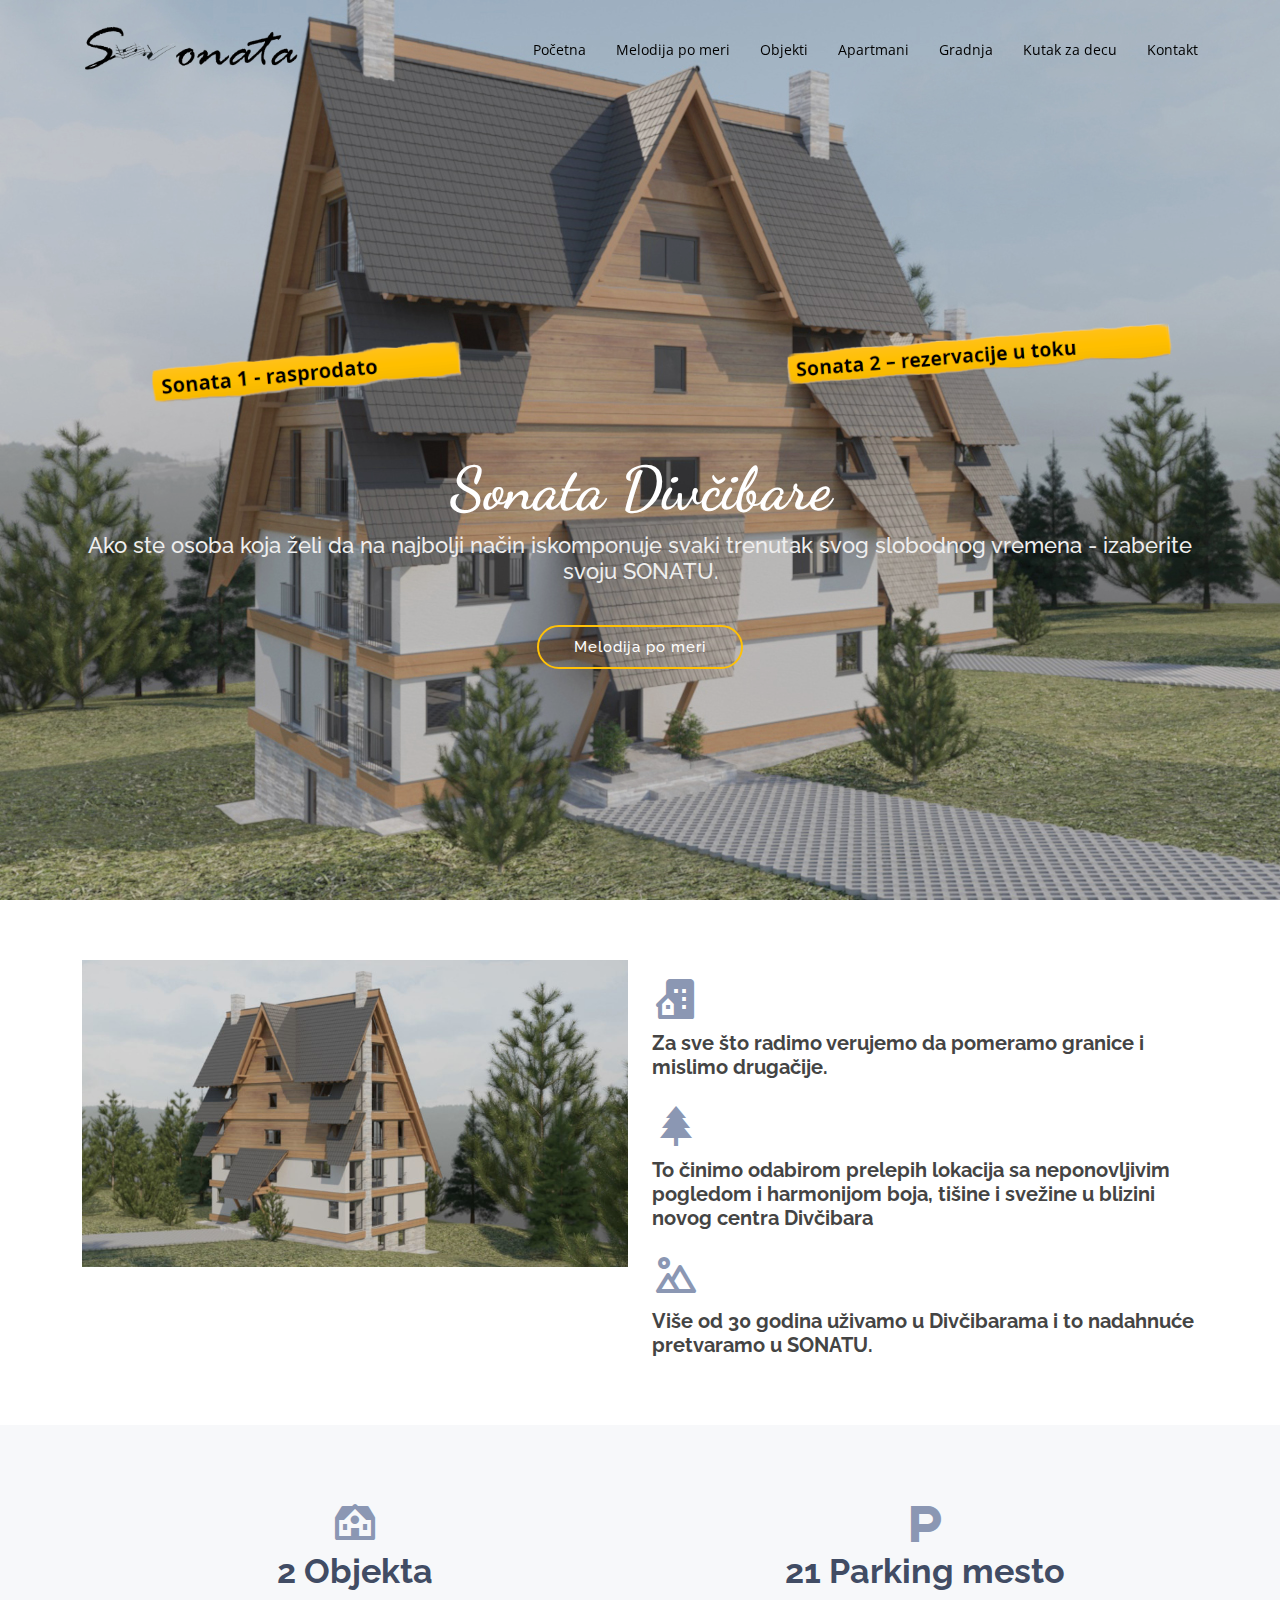
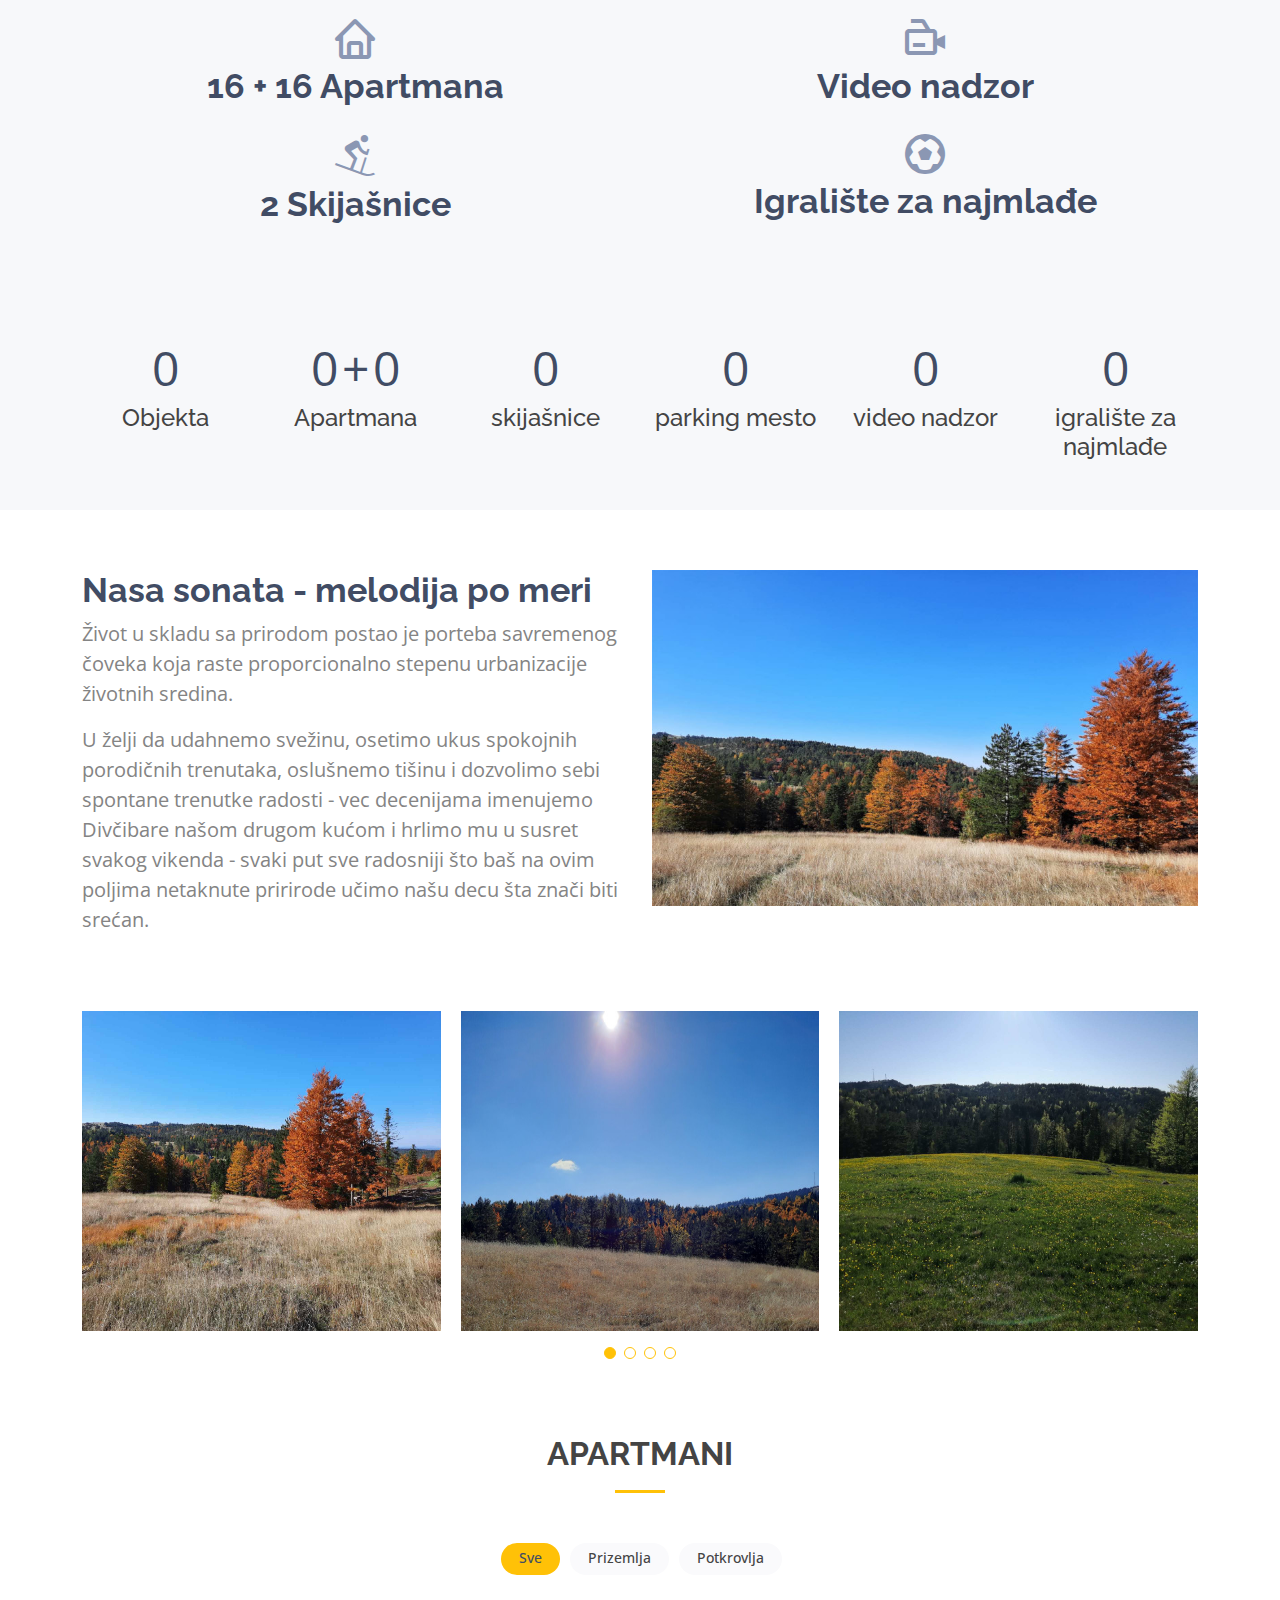
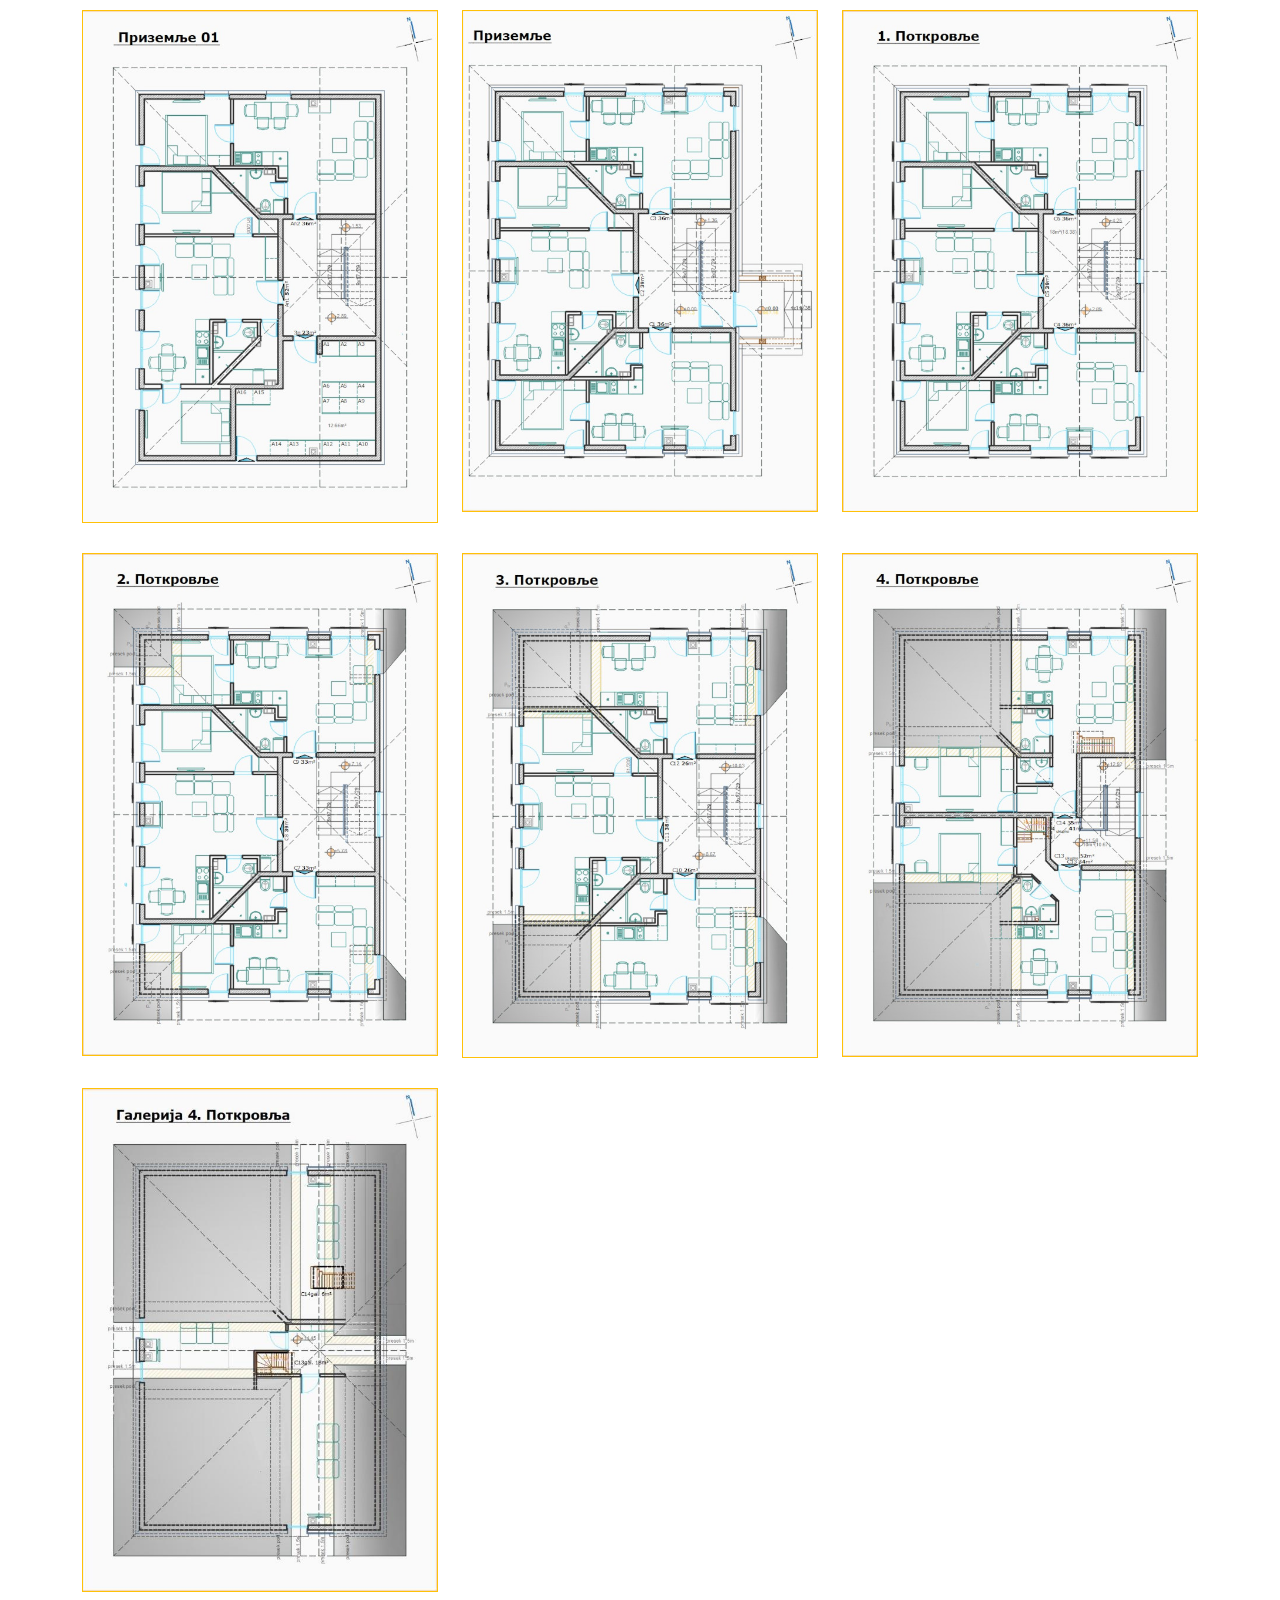
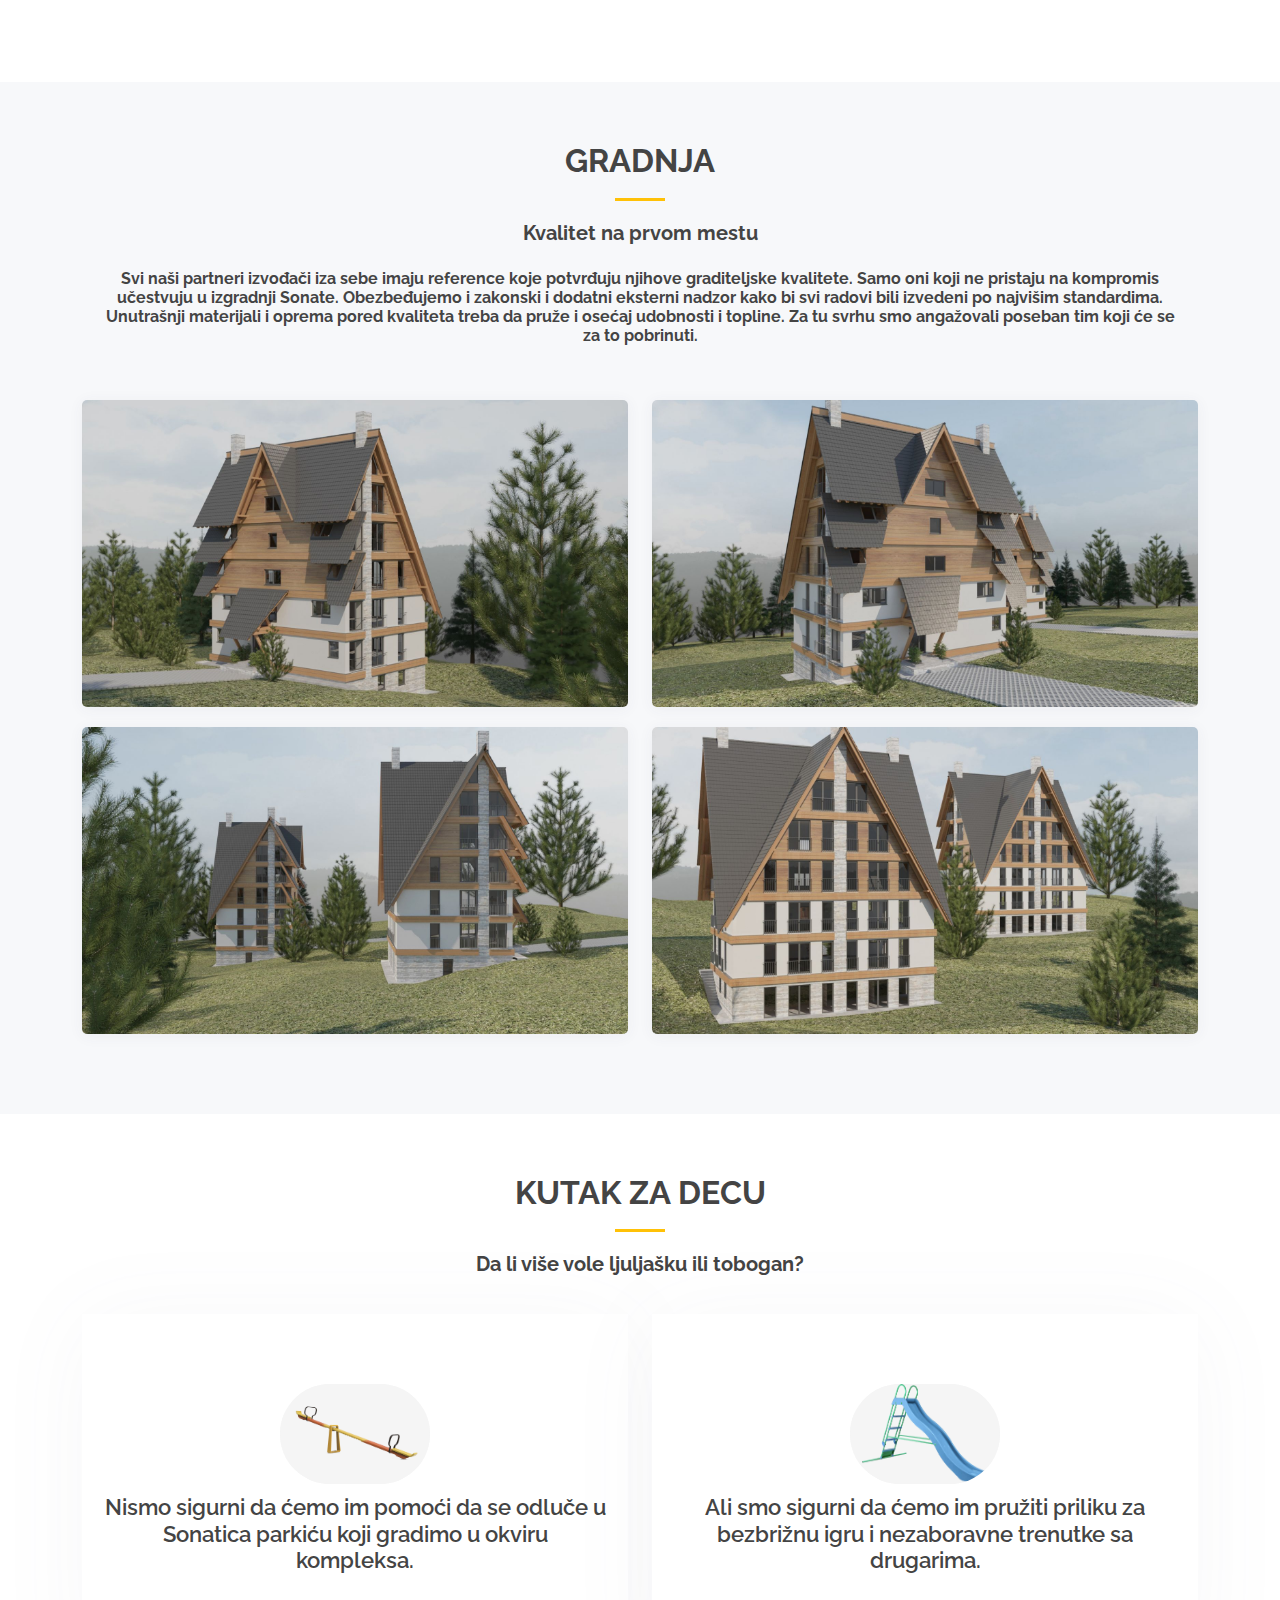
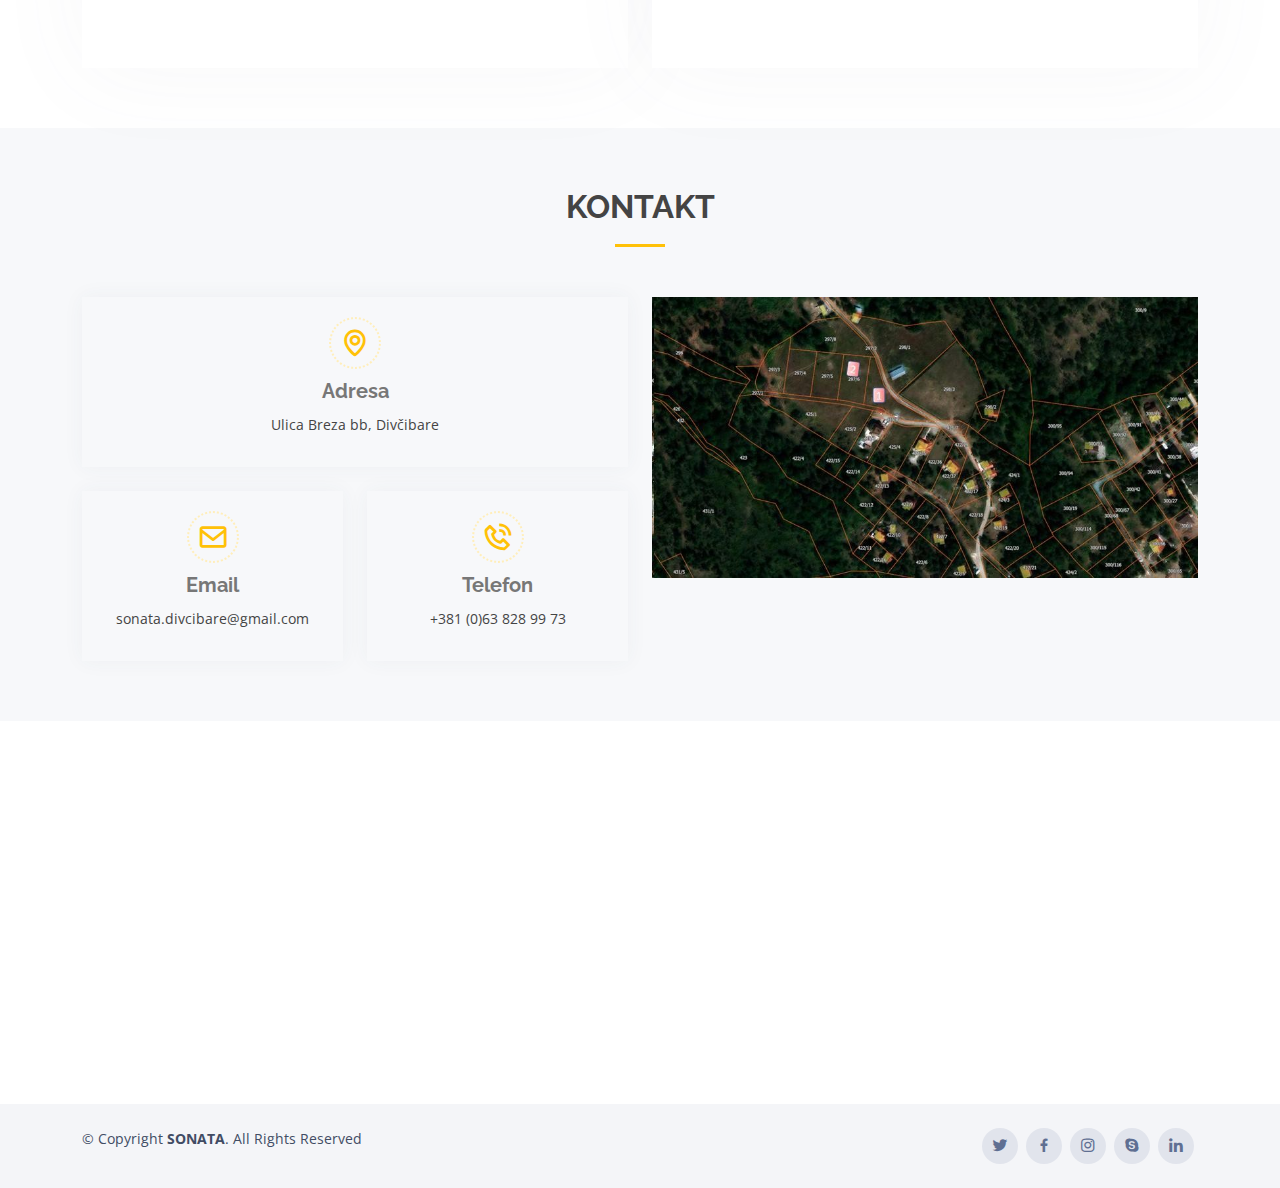
==== commit 61834e8d: "rasprodaja and rezervacije img" ====
--- a/index.html
+++ b/index.html
@@ -113,6 +113,21 @@
     <!-- ======= Hero Section ======= -->
     <section id="hero" class="d-flex align-items-center justify-content-center">
       <div class="container position-relative">
+        <div class="row d-flex align-items-center justify-content-center" >
+
+          <div class="col-lg-5">
+            <img src="assets/img/rasprodato-test.png" alt="rasprodato baner">
+          </div>
+
+          <div class="col-lg-2">
+
+          </div>
+          
+          <div class="col-lg-5">
+            <img src="assets/img/rezervacije-test.png" alt="rezervacije baner">
+          </div>
+
+        </div>
         <p id="sonata">Sonata Divčibare</p>
         <h2>
           Ako ste osoba koja želi da na najbolji način iskomponuje svaki
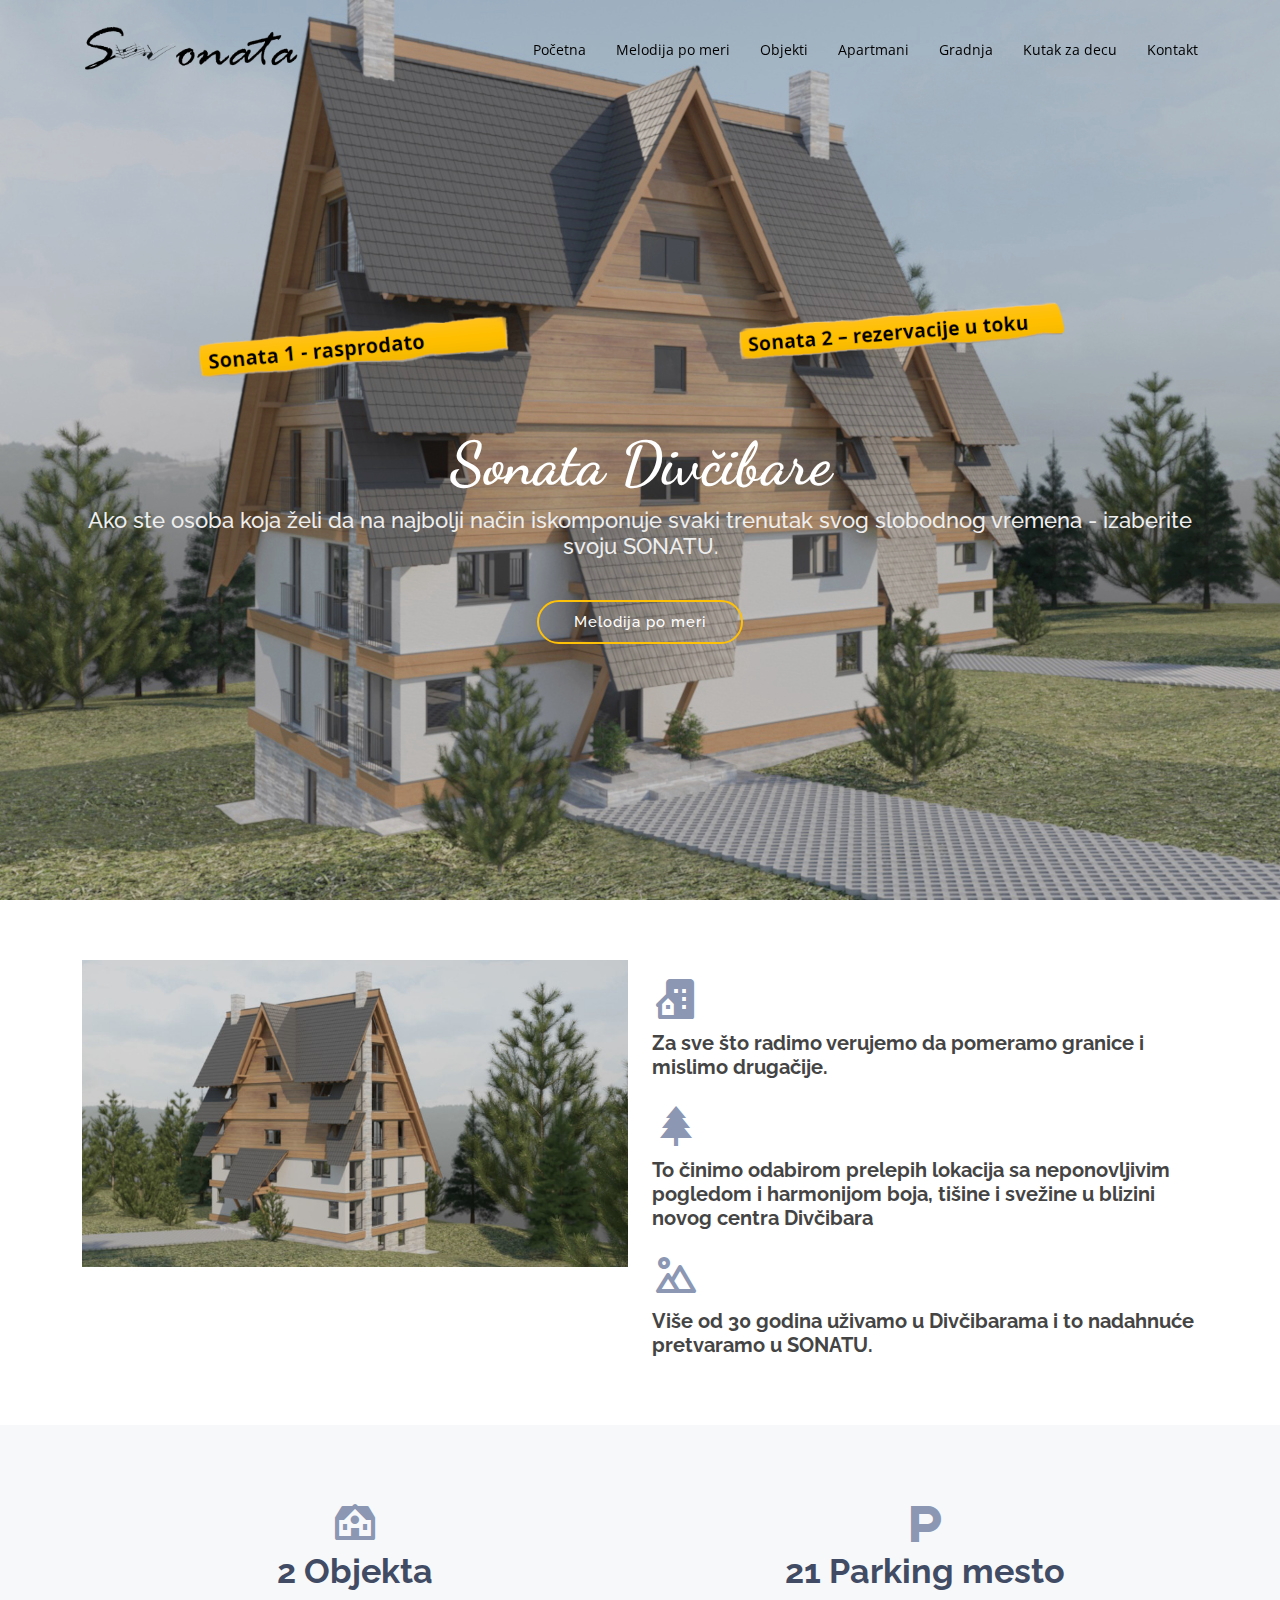
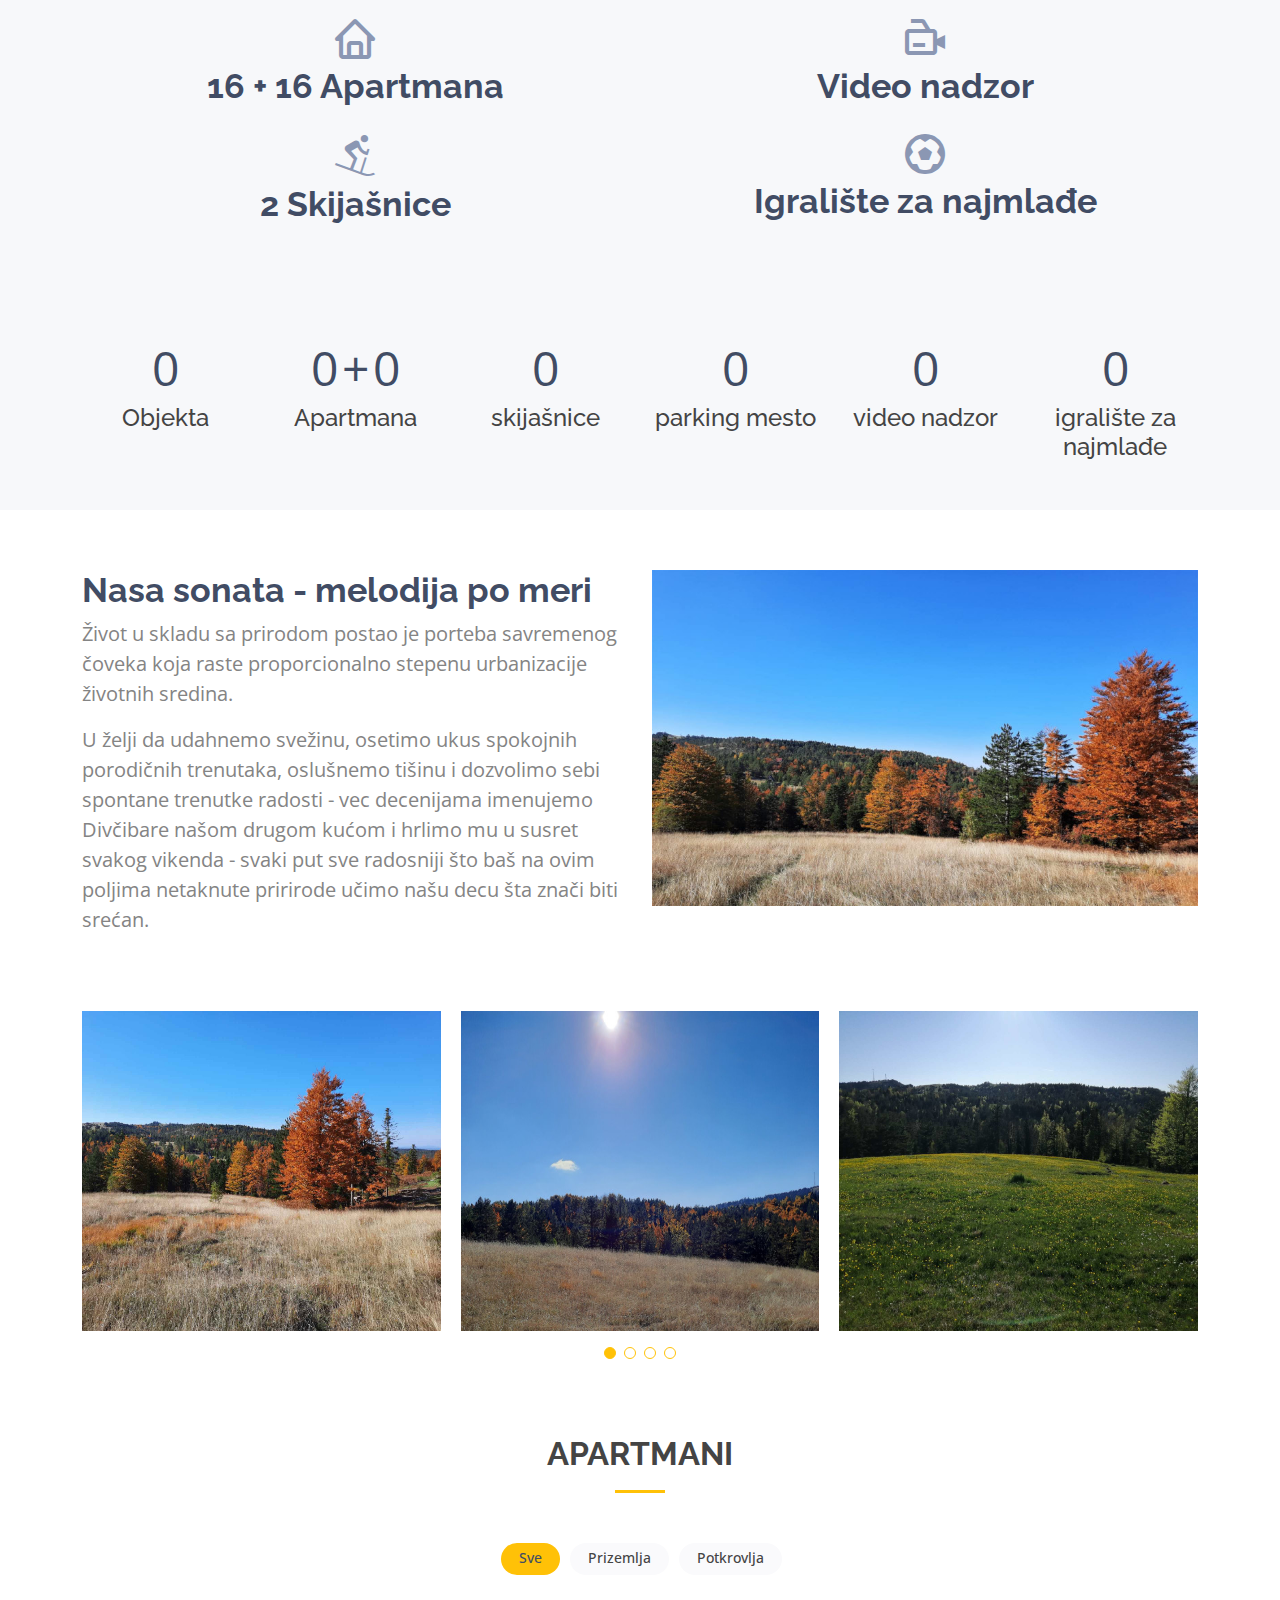
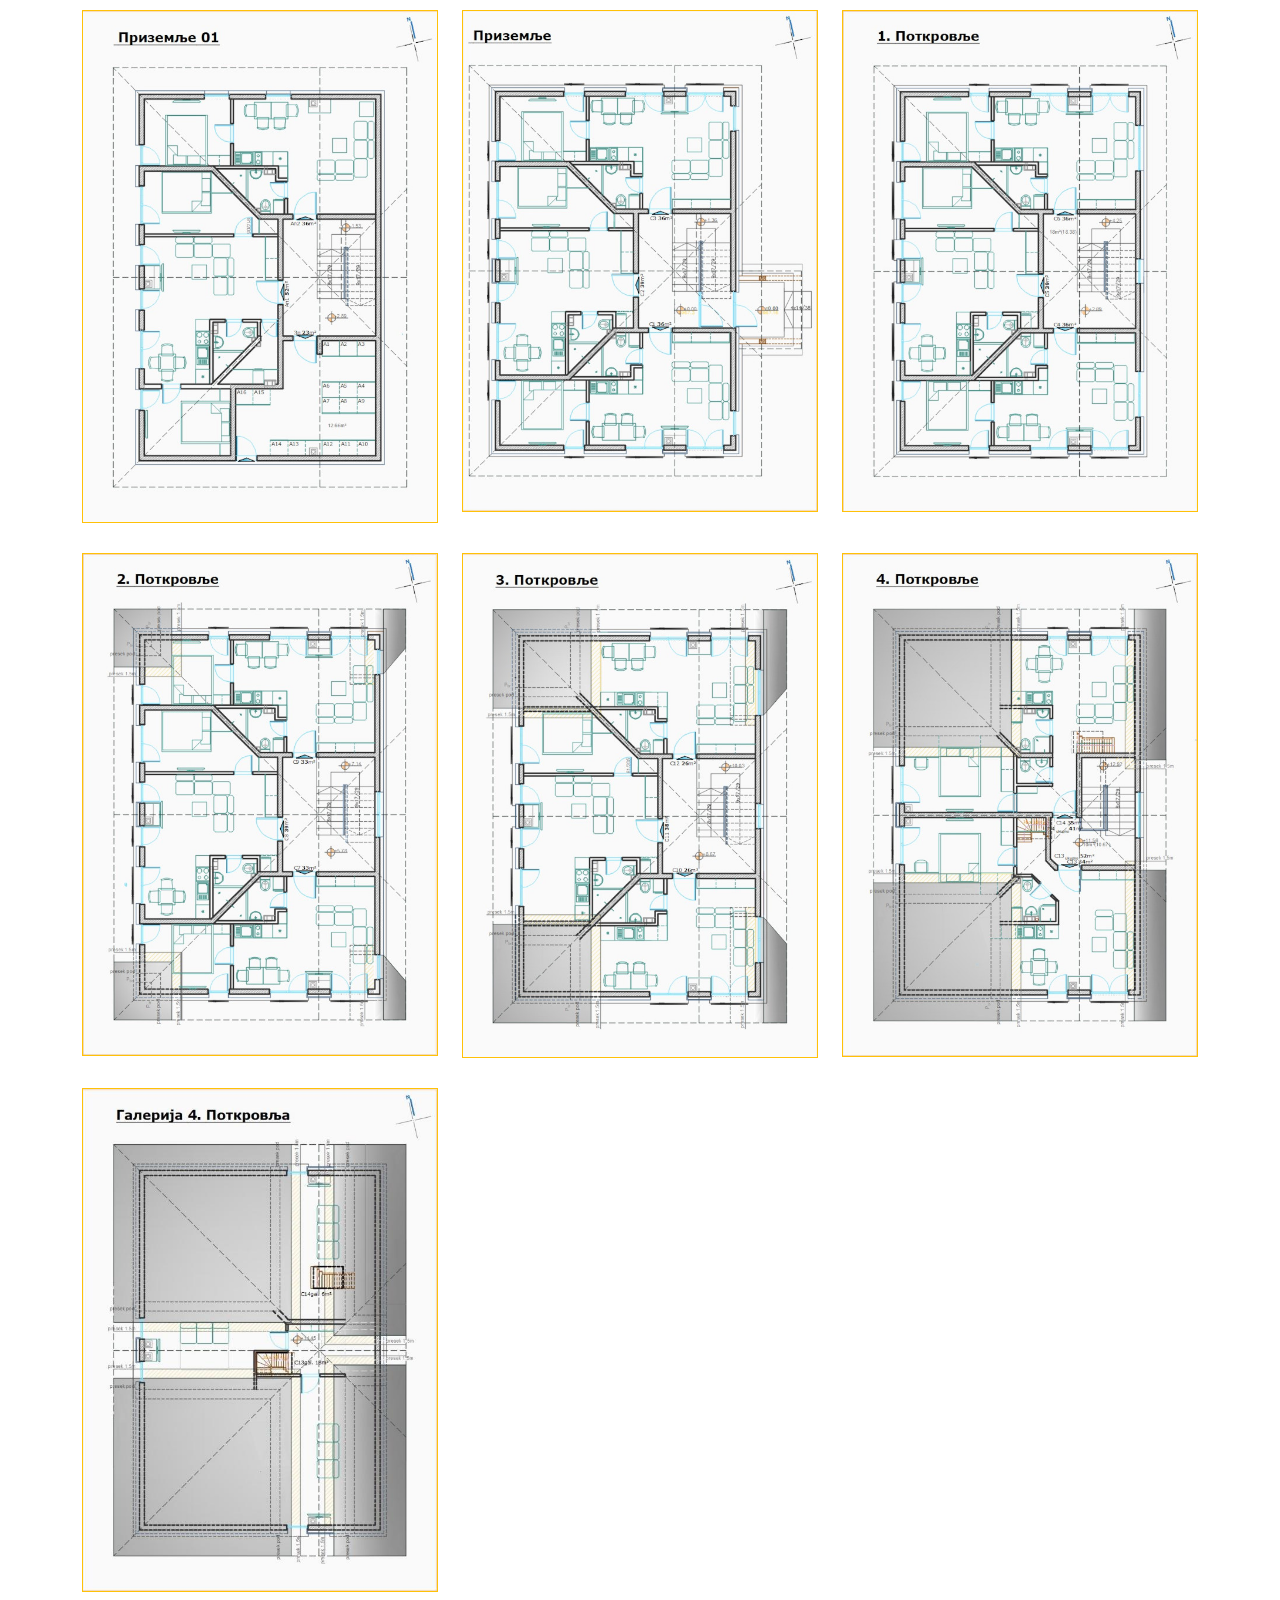
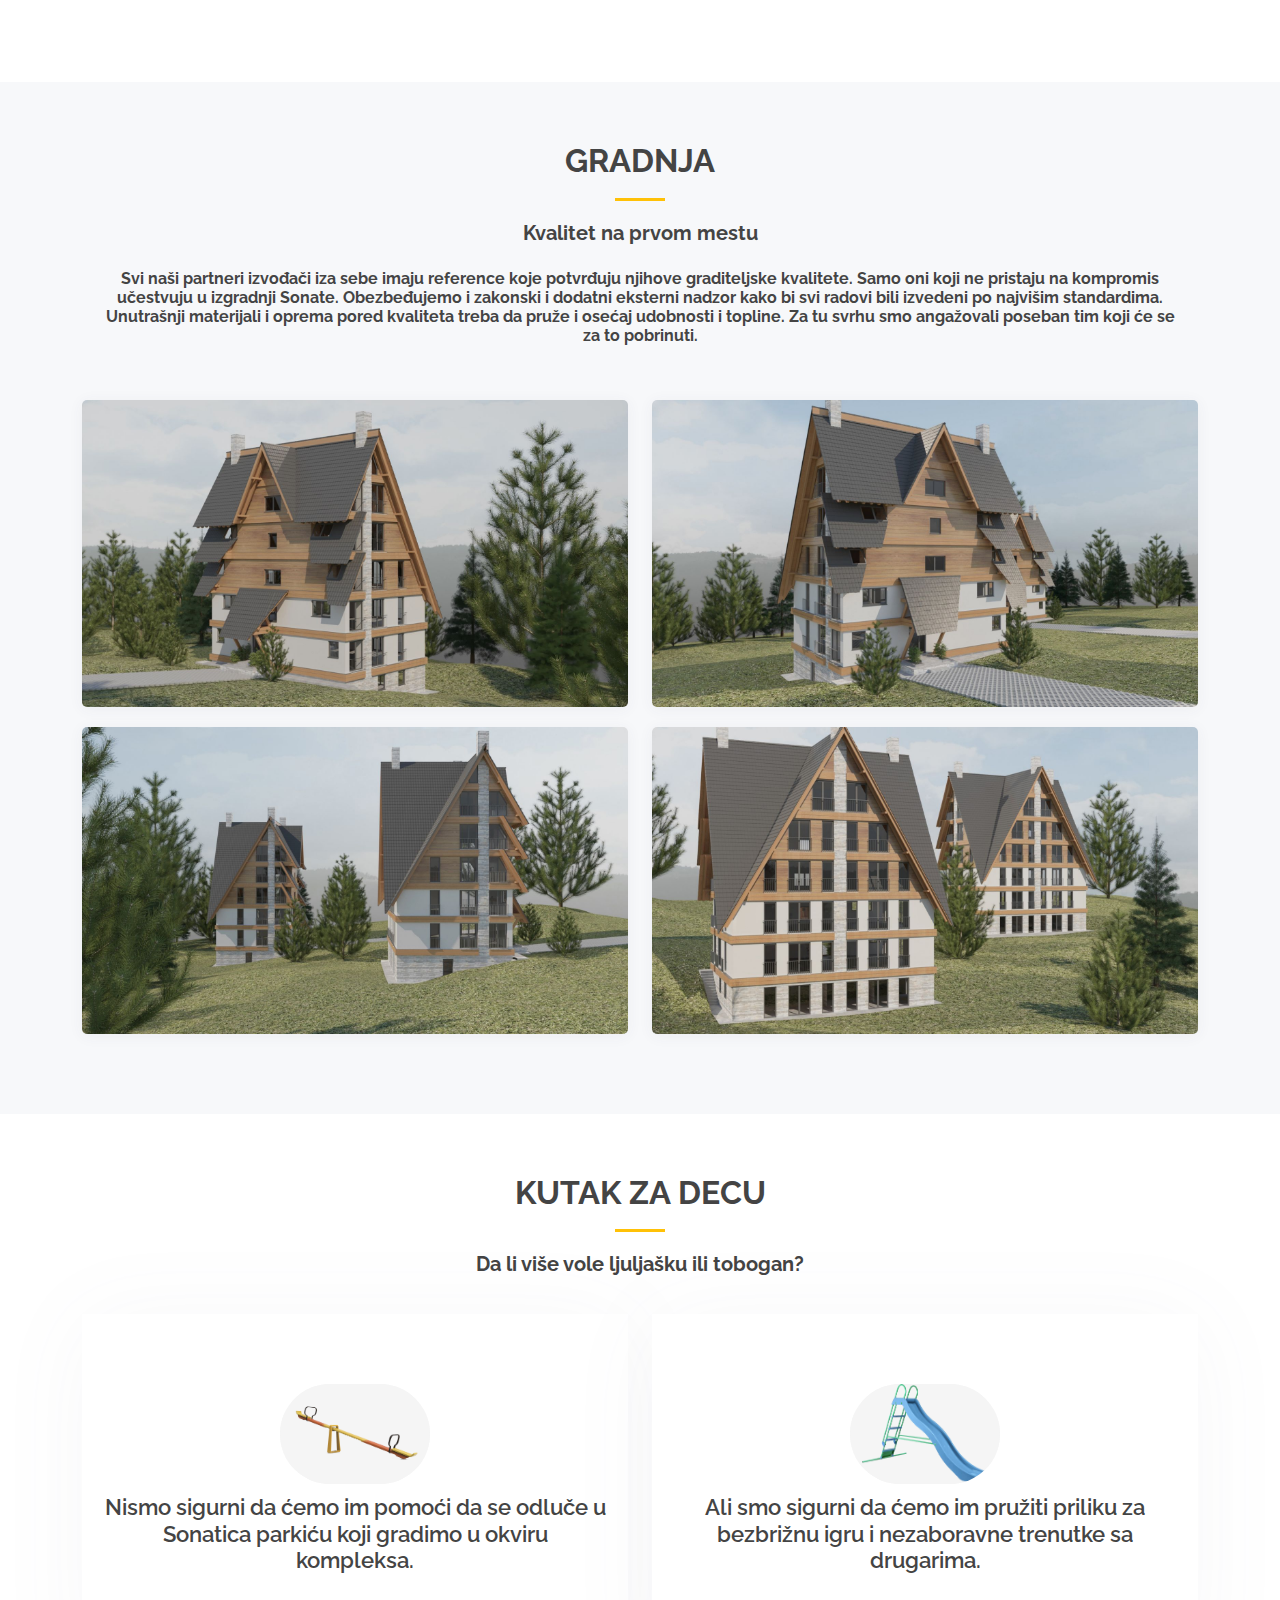
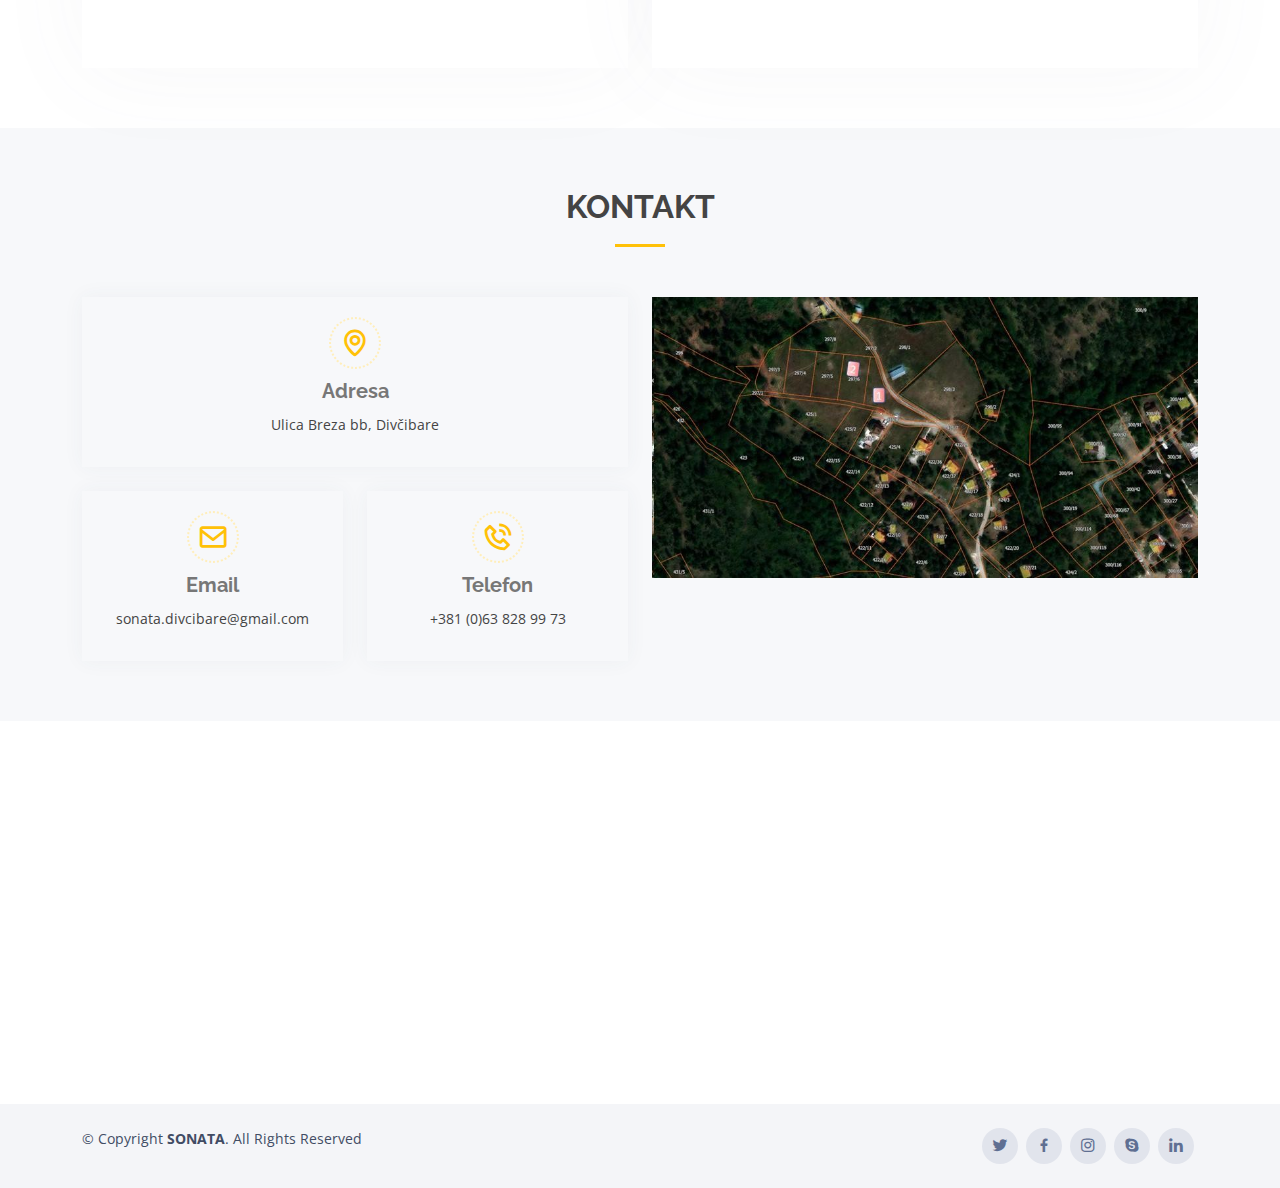
==== commit 2cc125bc: "rasprodaja and rezervacije img" ====
--- a/index.html
+++ b/index.html
@@ -112,19 +112,16 @@
 
     <!-- ======= Hero Section ======= -->
     <section id="hero" class="d-flex align-items-center justify-content-center">
-      <div class="container position-relative">
+      <div class="container position-relative pt-0">
         <div class="row d-flex align-items-center justify-content-center" >
 
-          <div class="col-lg-5">
-            <img src="assets/img/rasprodato-test.png" alt="rasprodato baner">
-          </div>
-
-          <div class="col-lg-2">
-
-          </div>
+          <div class="col-lg-6">
+            <img class="img-fluid" src="assets/img/rasprodato-test.png" alt="rasprodato baner">
+          </div>
+
           
-          <div class="col-lg-5">
-            <img src="assets/img/rezervacije-test.png" alt="rezervacije baner">
+          <div class="col-lg-6">
+            <img class="img-fluid" src="assets/img/rezervacije-test.png" alt="rezervacije baner">
           </div>
 
         </div>
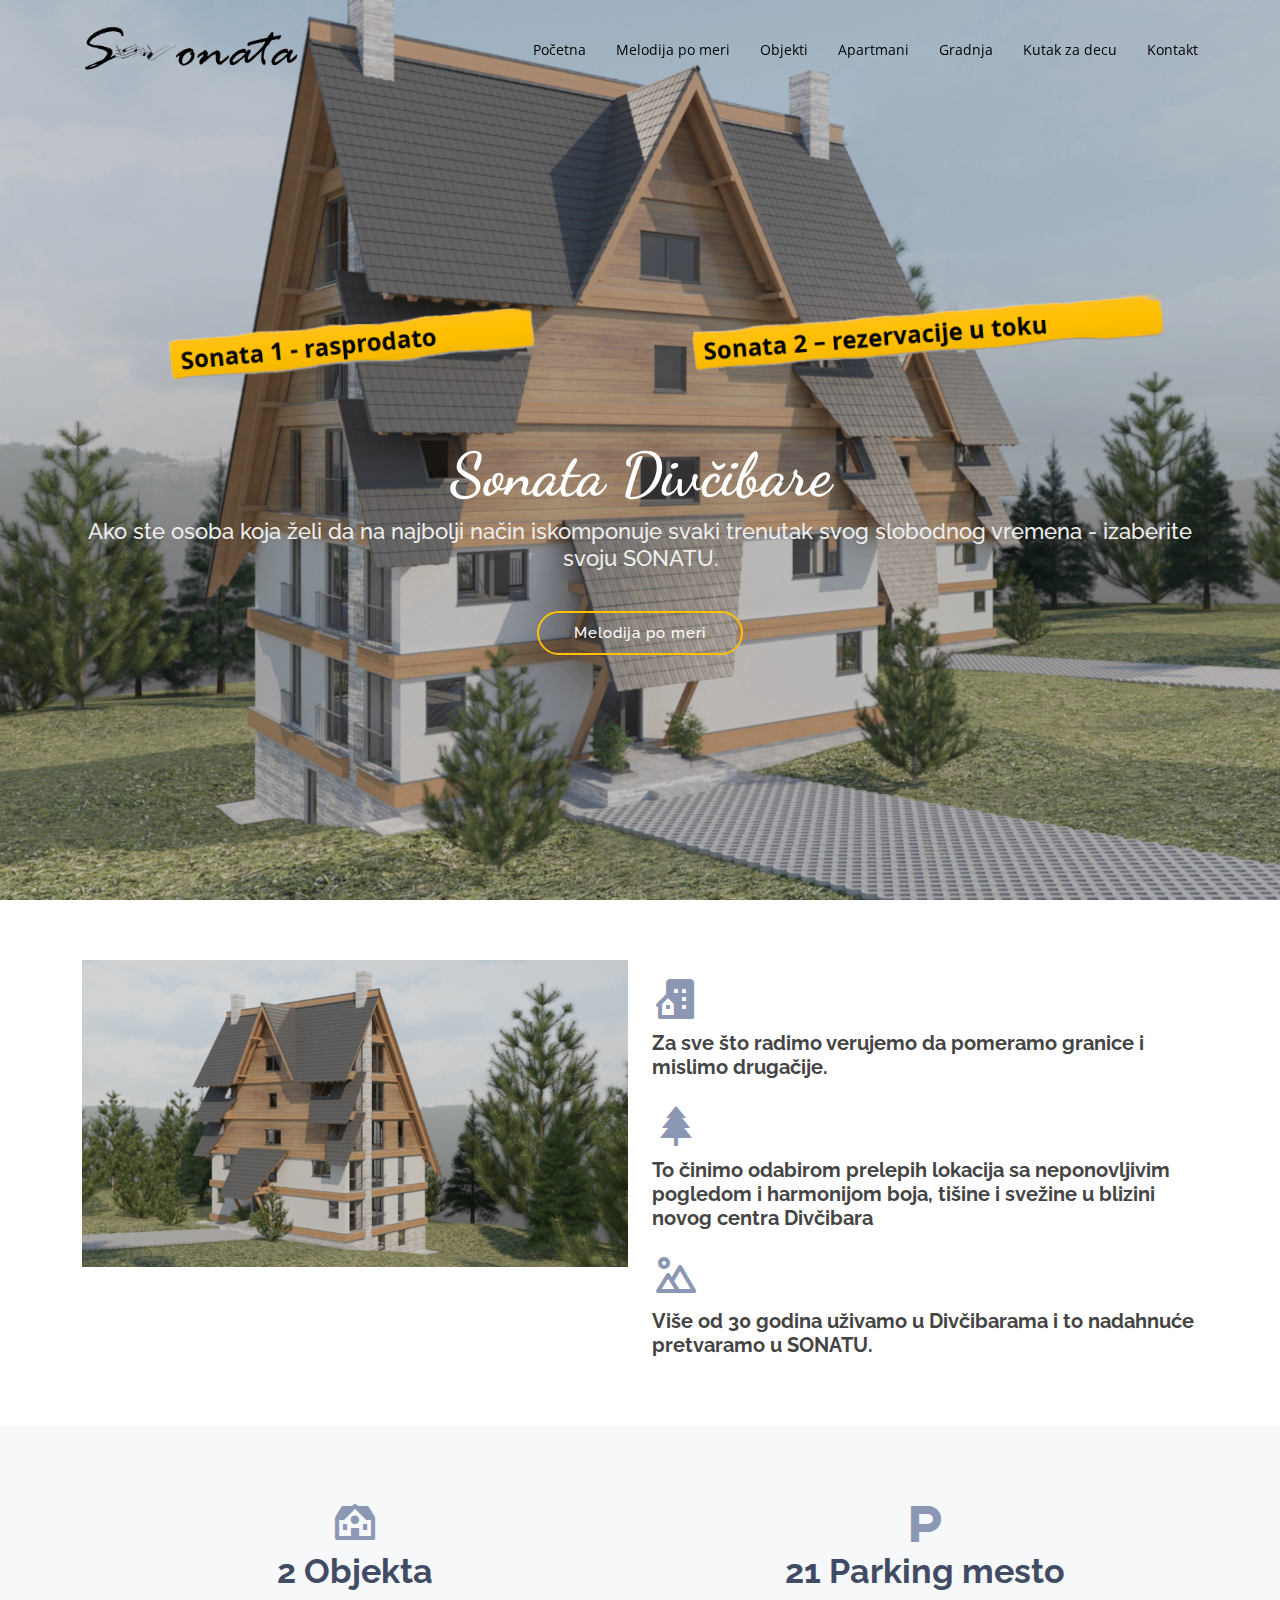
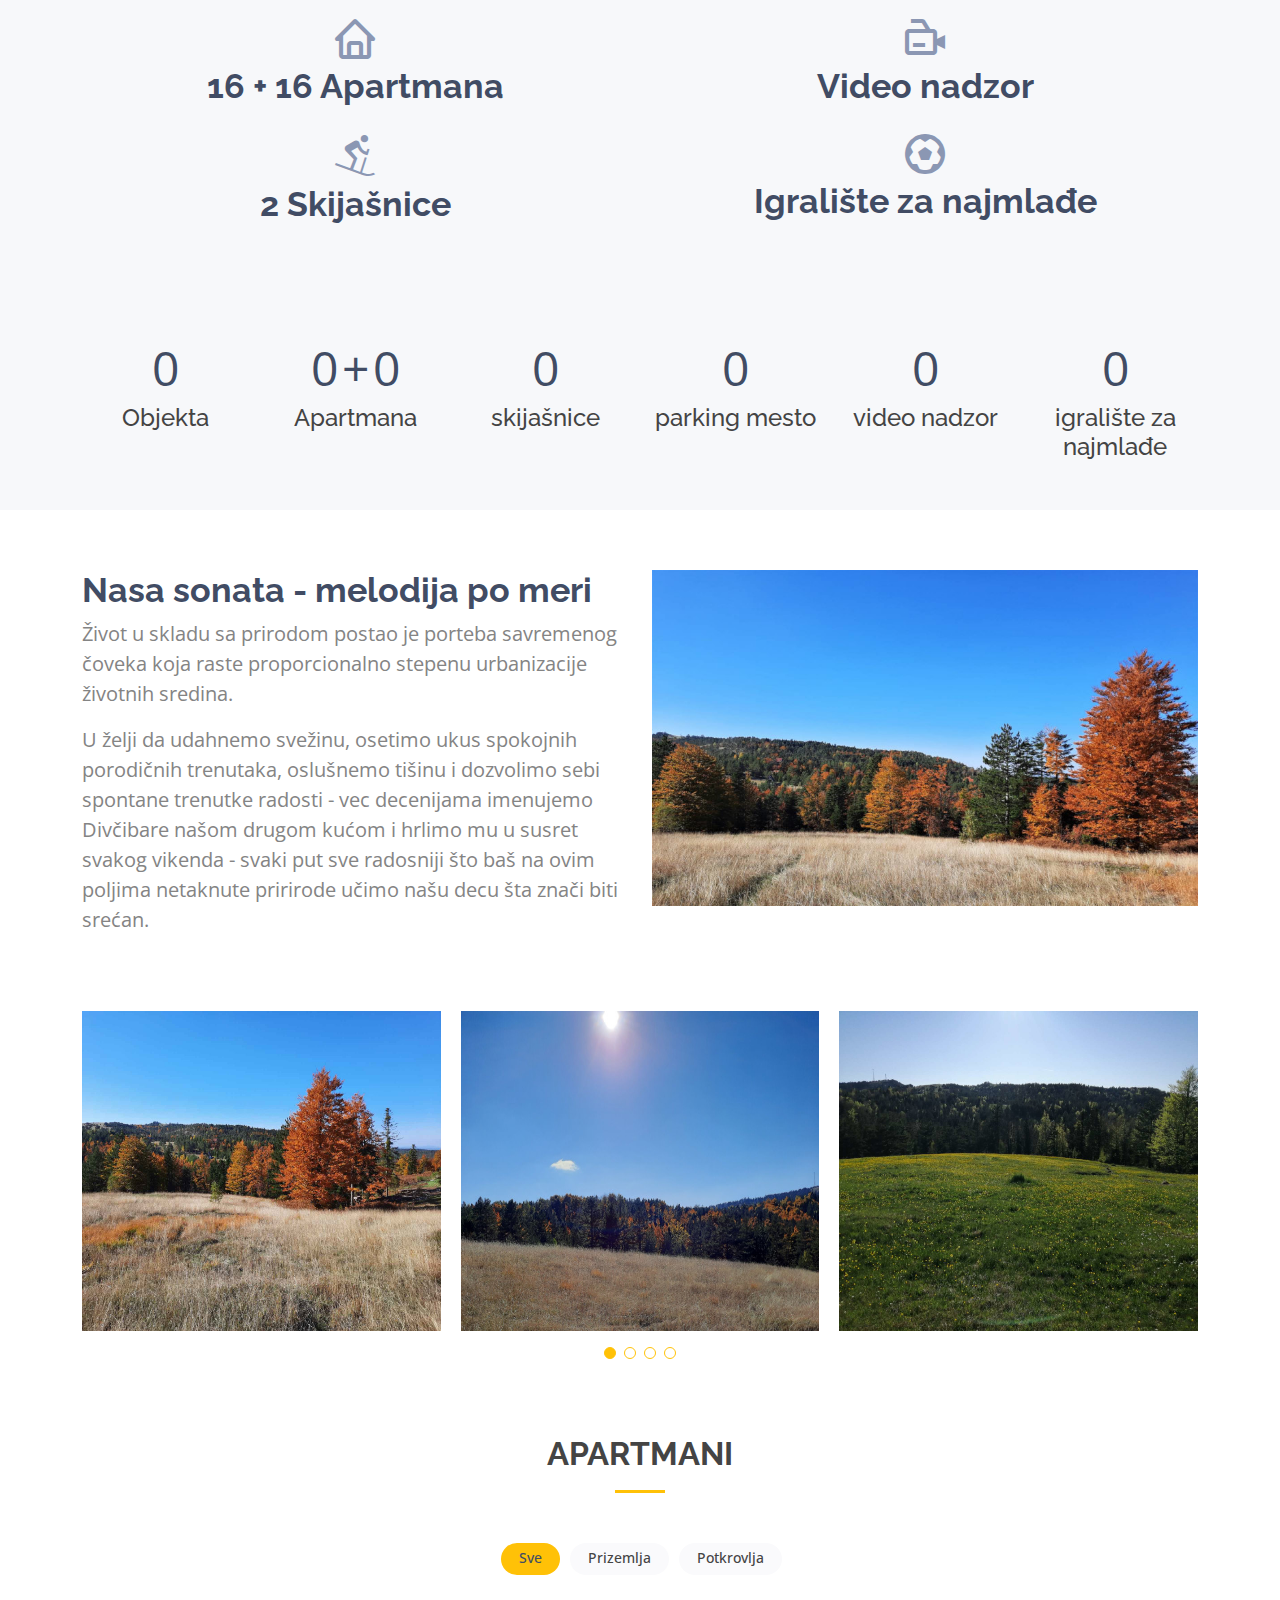
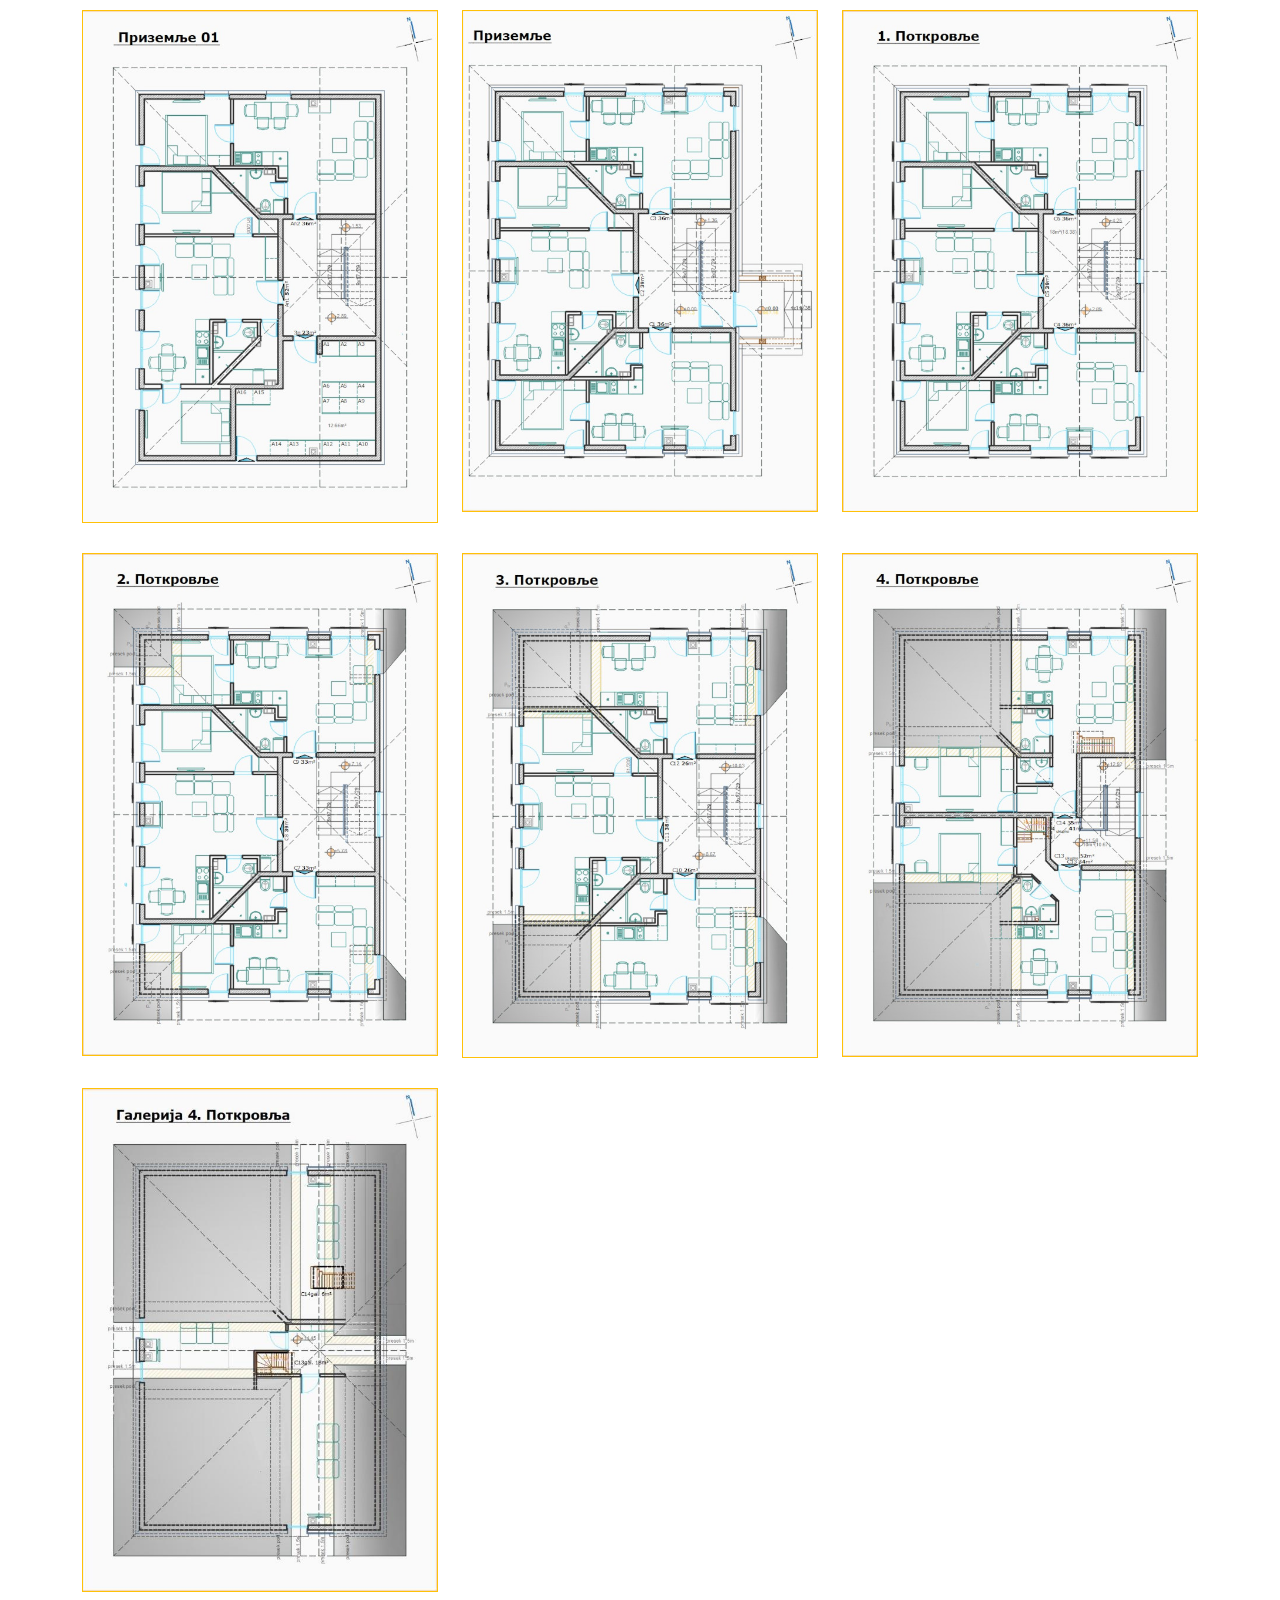
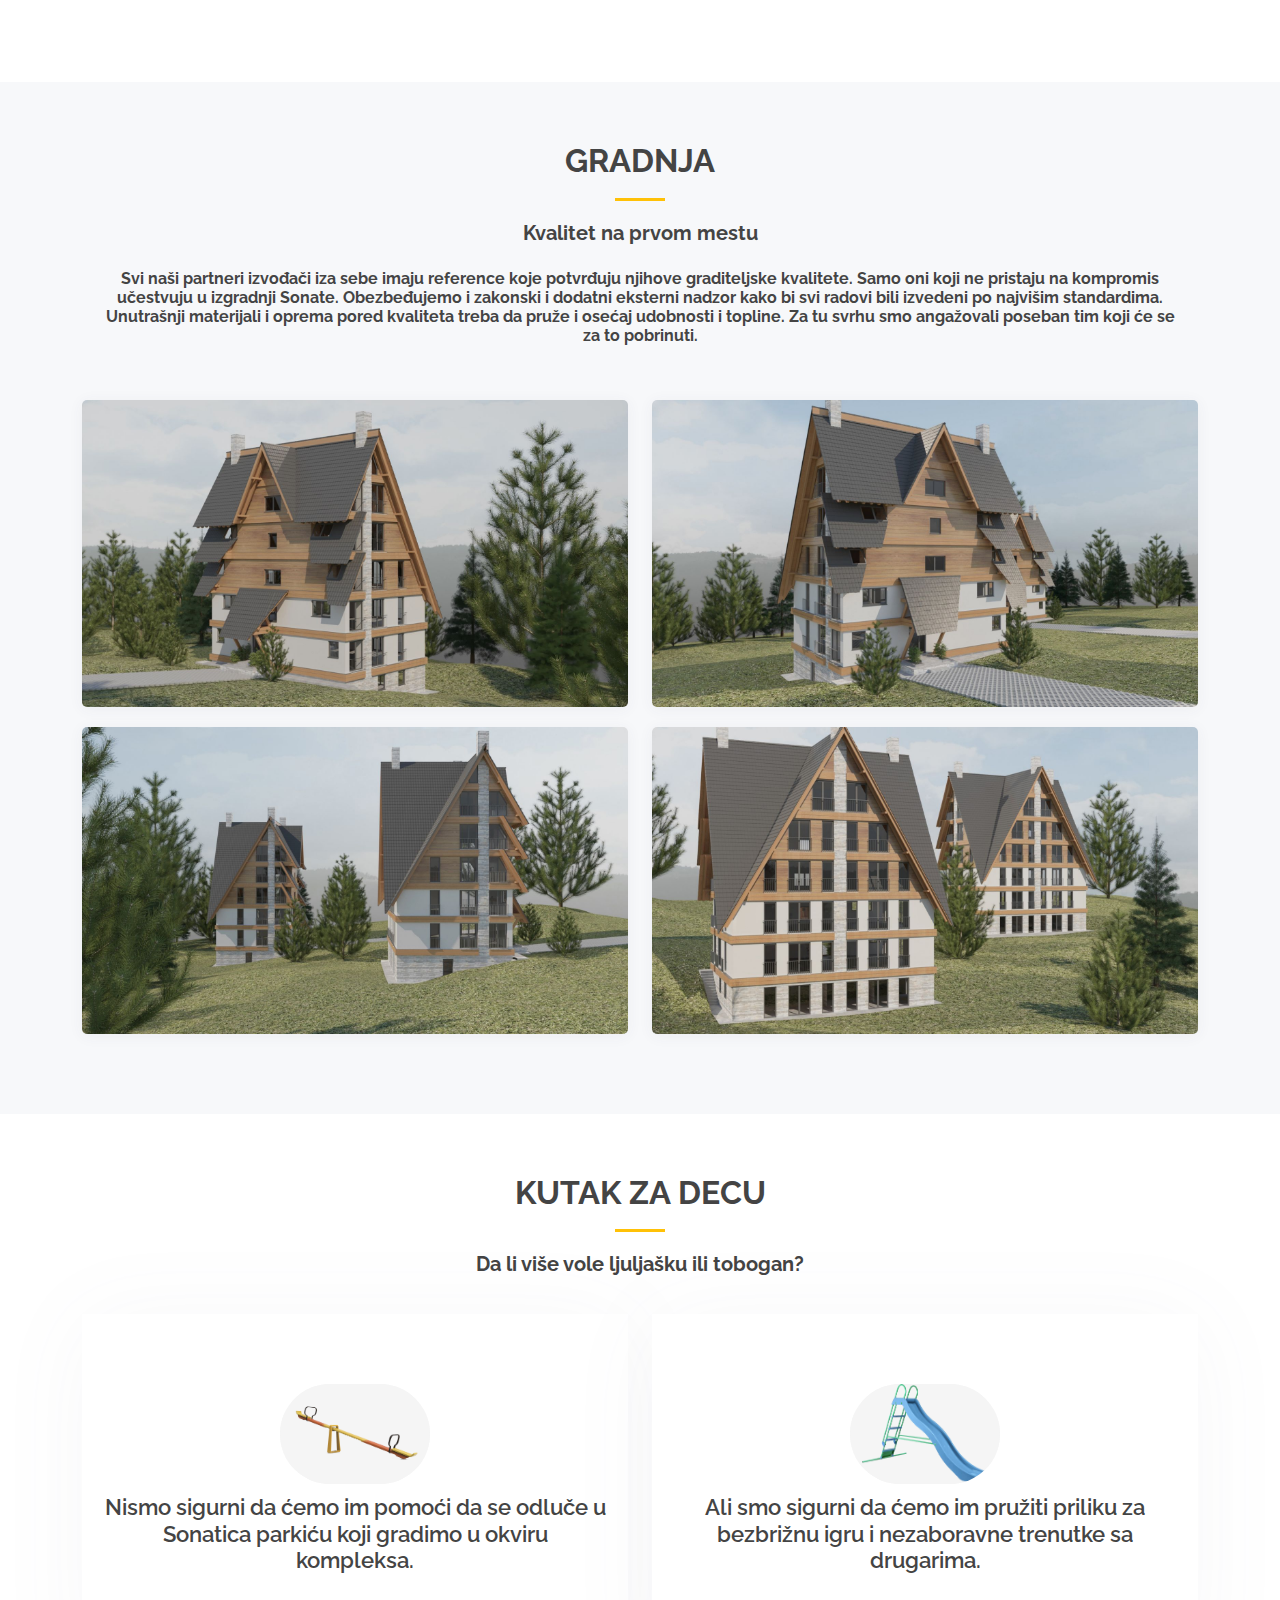
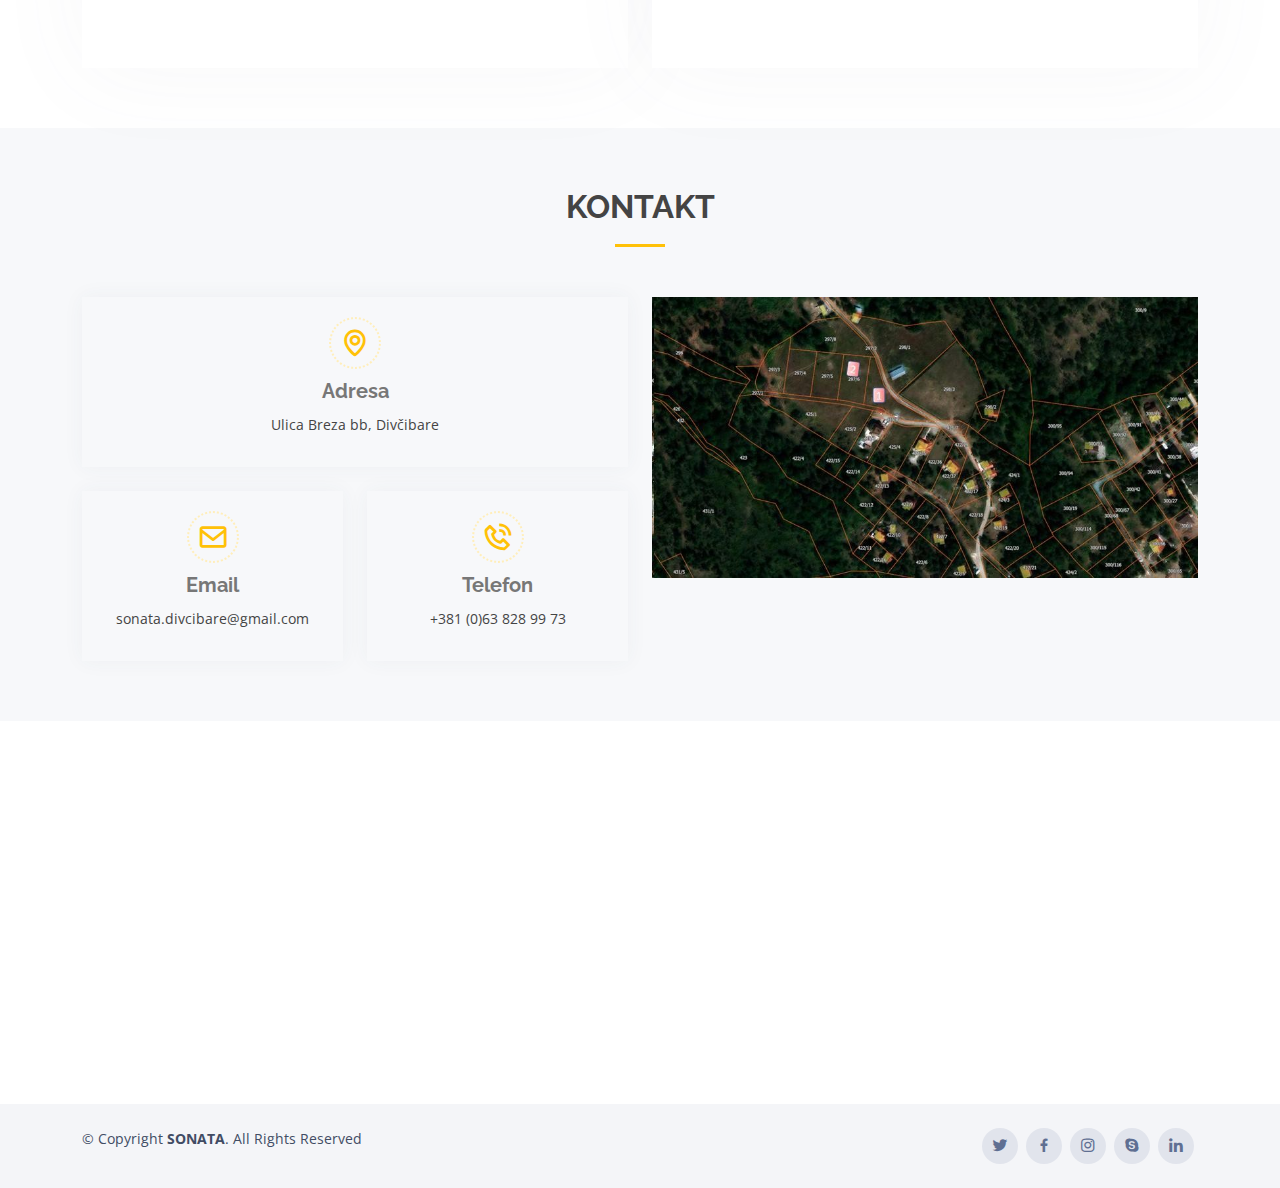
==== commit 546d46bd: "rasprodaja and rezervacije img" ====
--- a/index.html
+++ b/index.html
@@ -116,12 +116,12 @@
         <div class="row d-flex align-items-center justify-content-center" >
 
           <div class="col-lg-6">
-            <img class="img-fluid" src="assets/img/rasprodato-test.png" alt="rasprodato baner">
+            <img class="img-fluid" src="assets/img/rasprodaja-2.png" alt="rasprodato baner">
           </div>
 
           
           <div class="col-lg-6">
-            <img class="img-fluid" src="assets/img/rezervacije-test.png" alt="rezervacije baner">
+            <img class="img-fluid" src="assets/img/rezervacije-2.png" alt="rezervacije baner">
           </div>
 
         </div>
